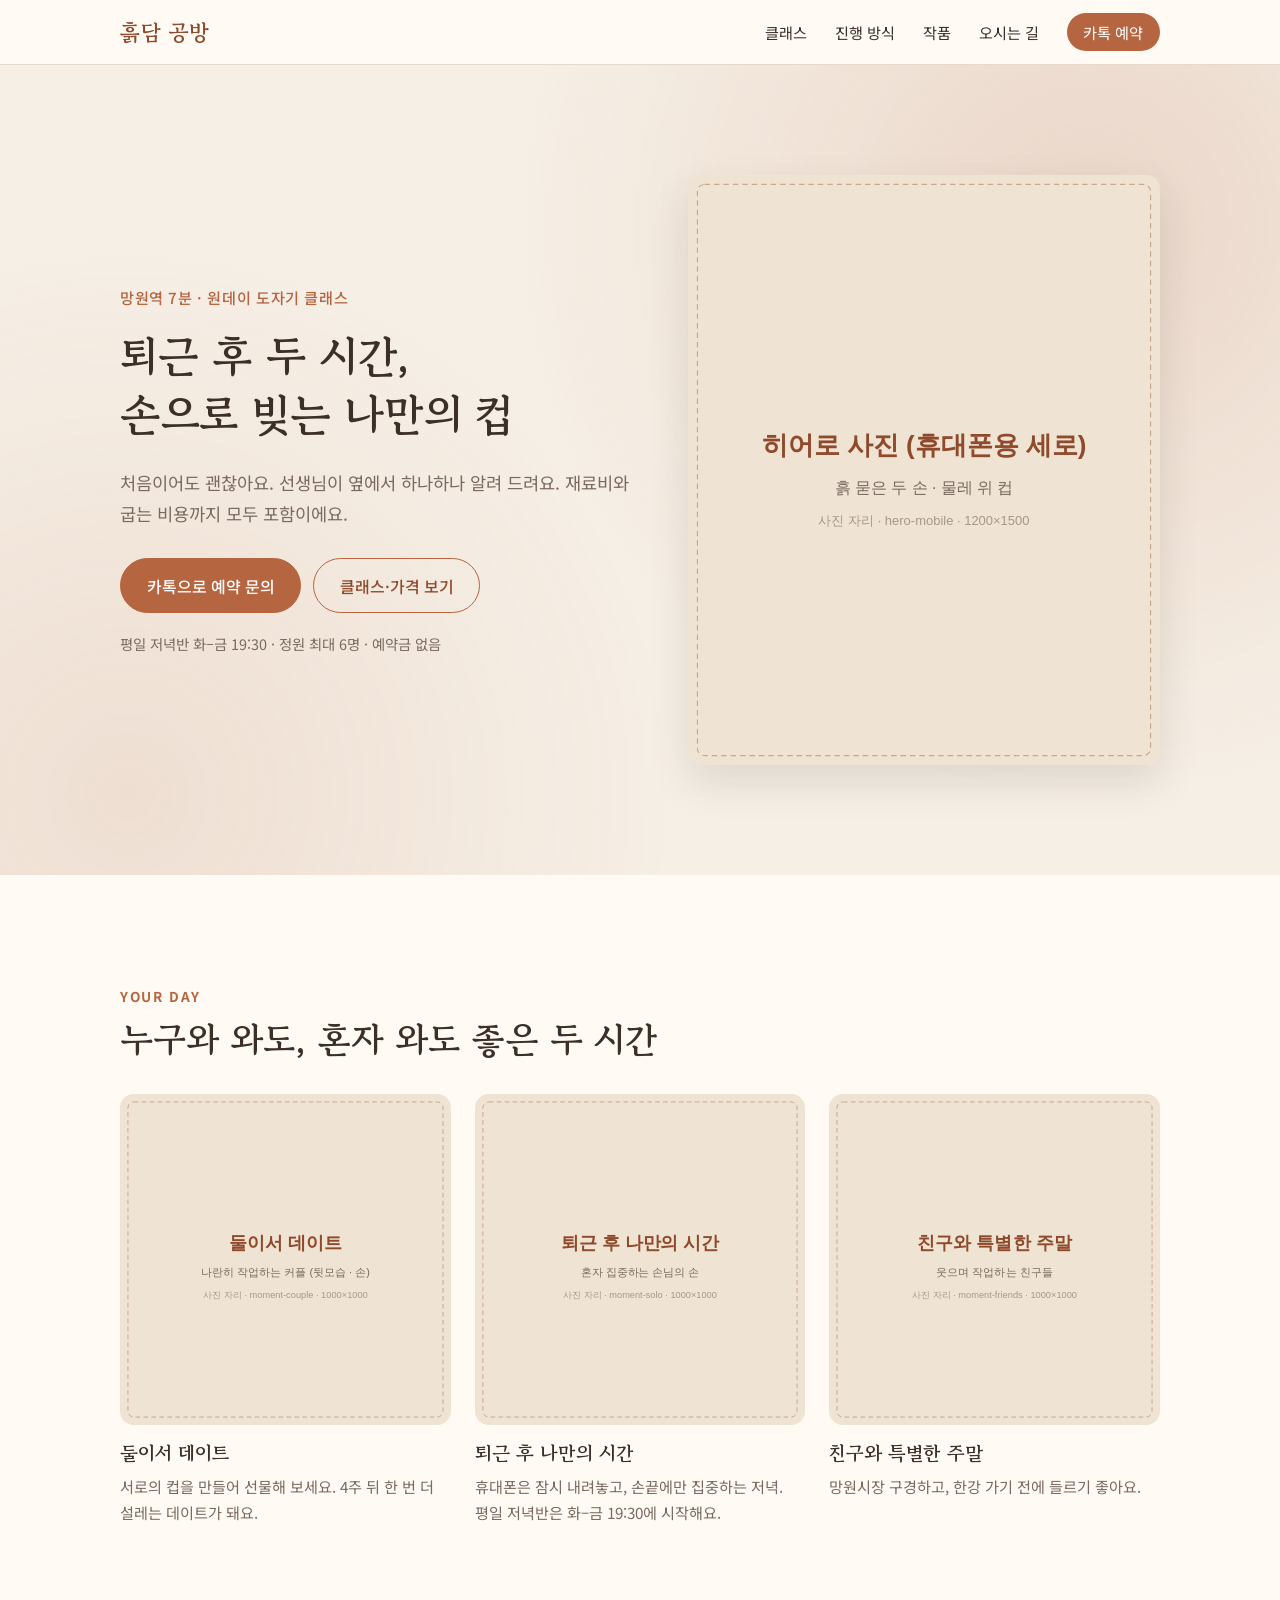
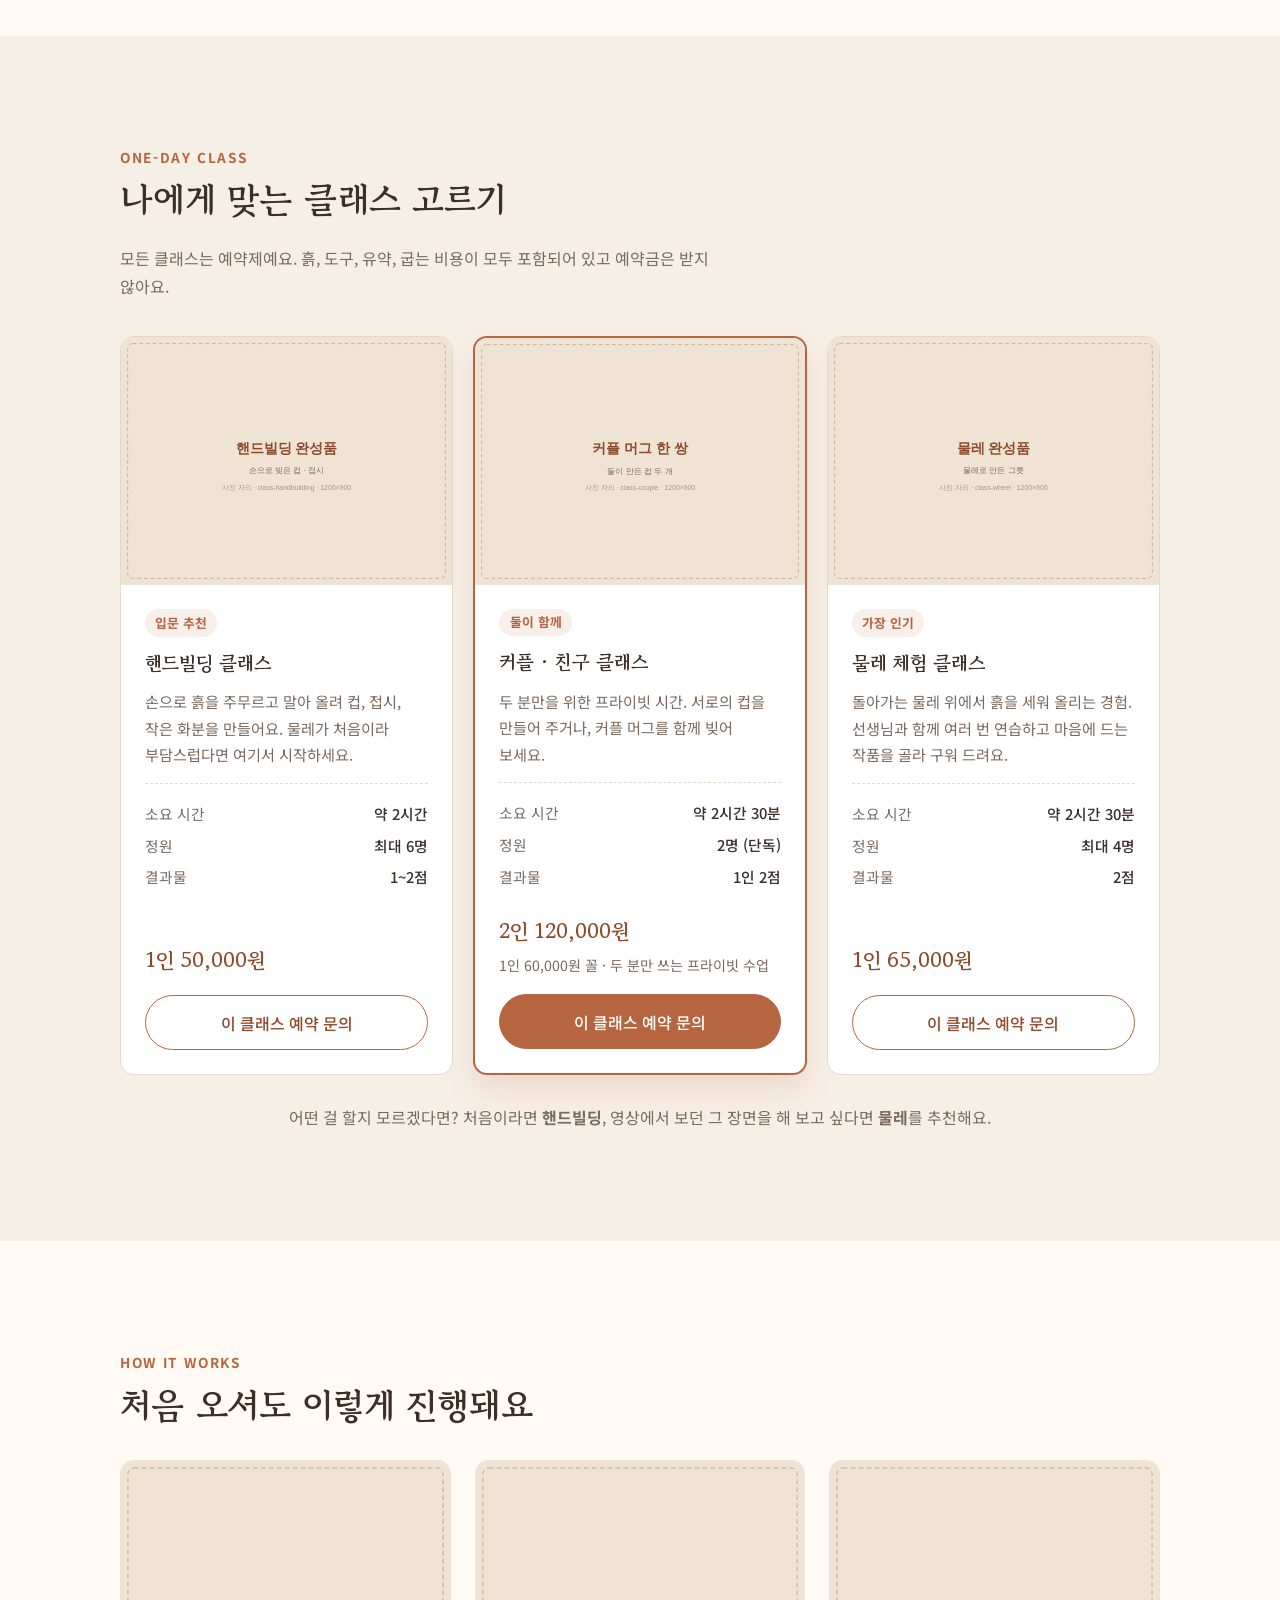
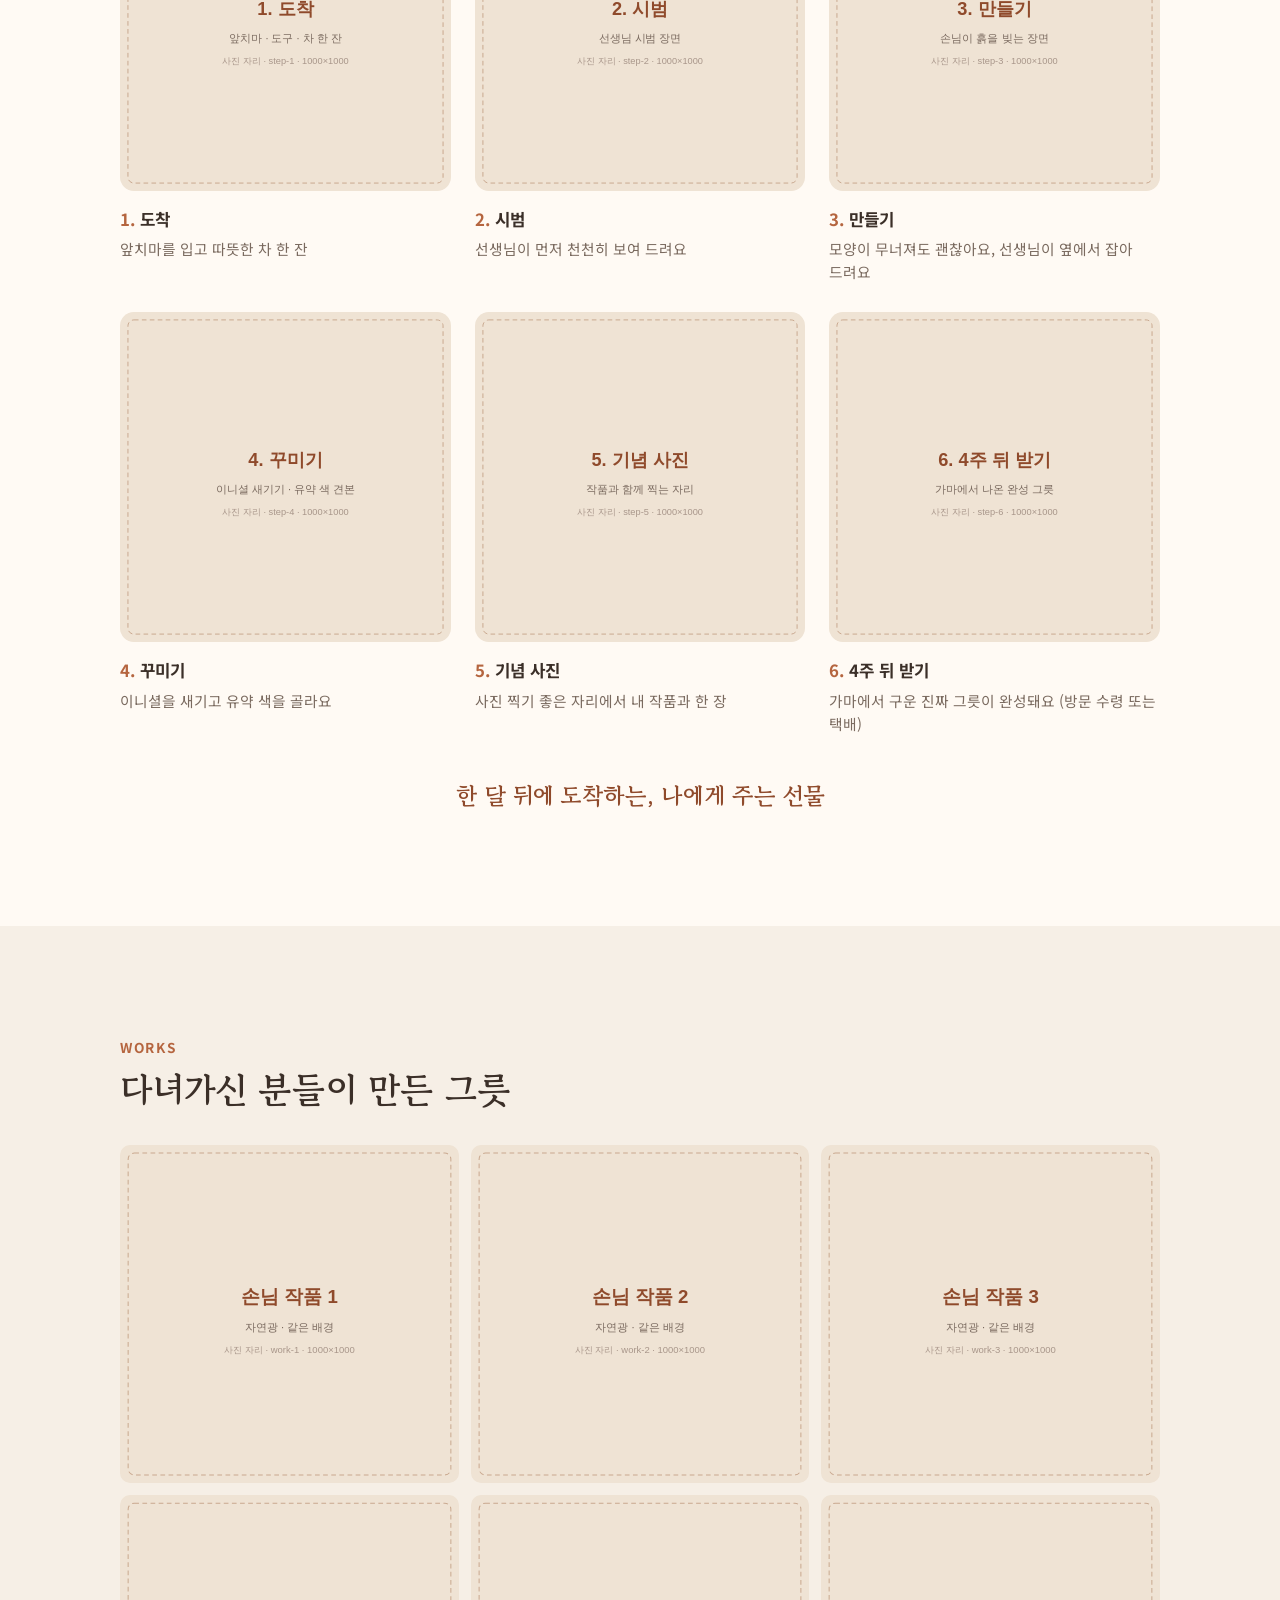
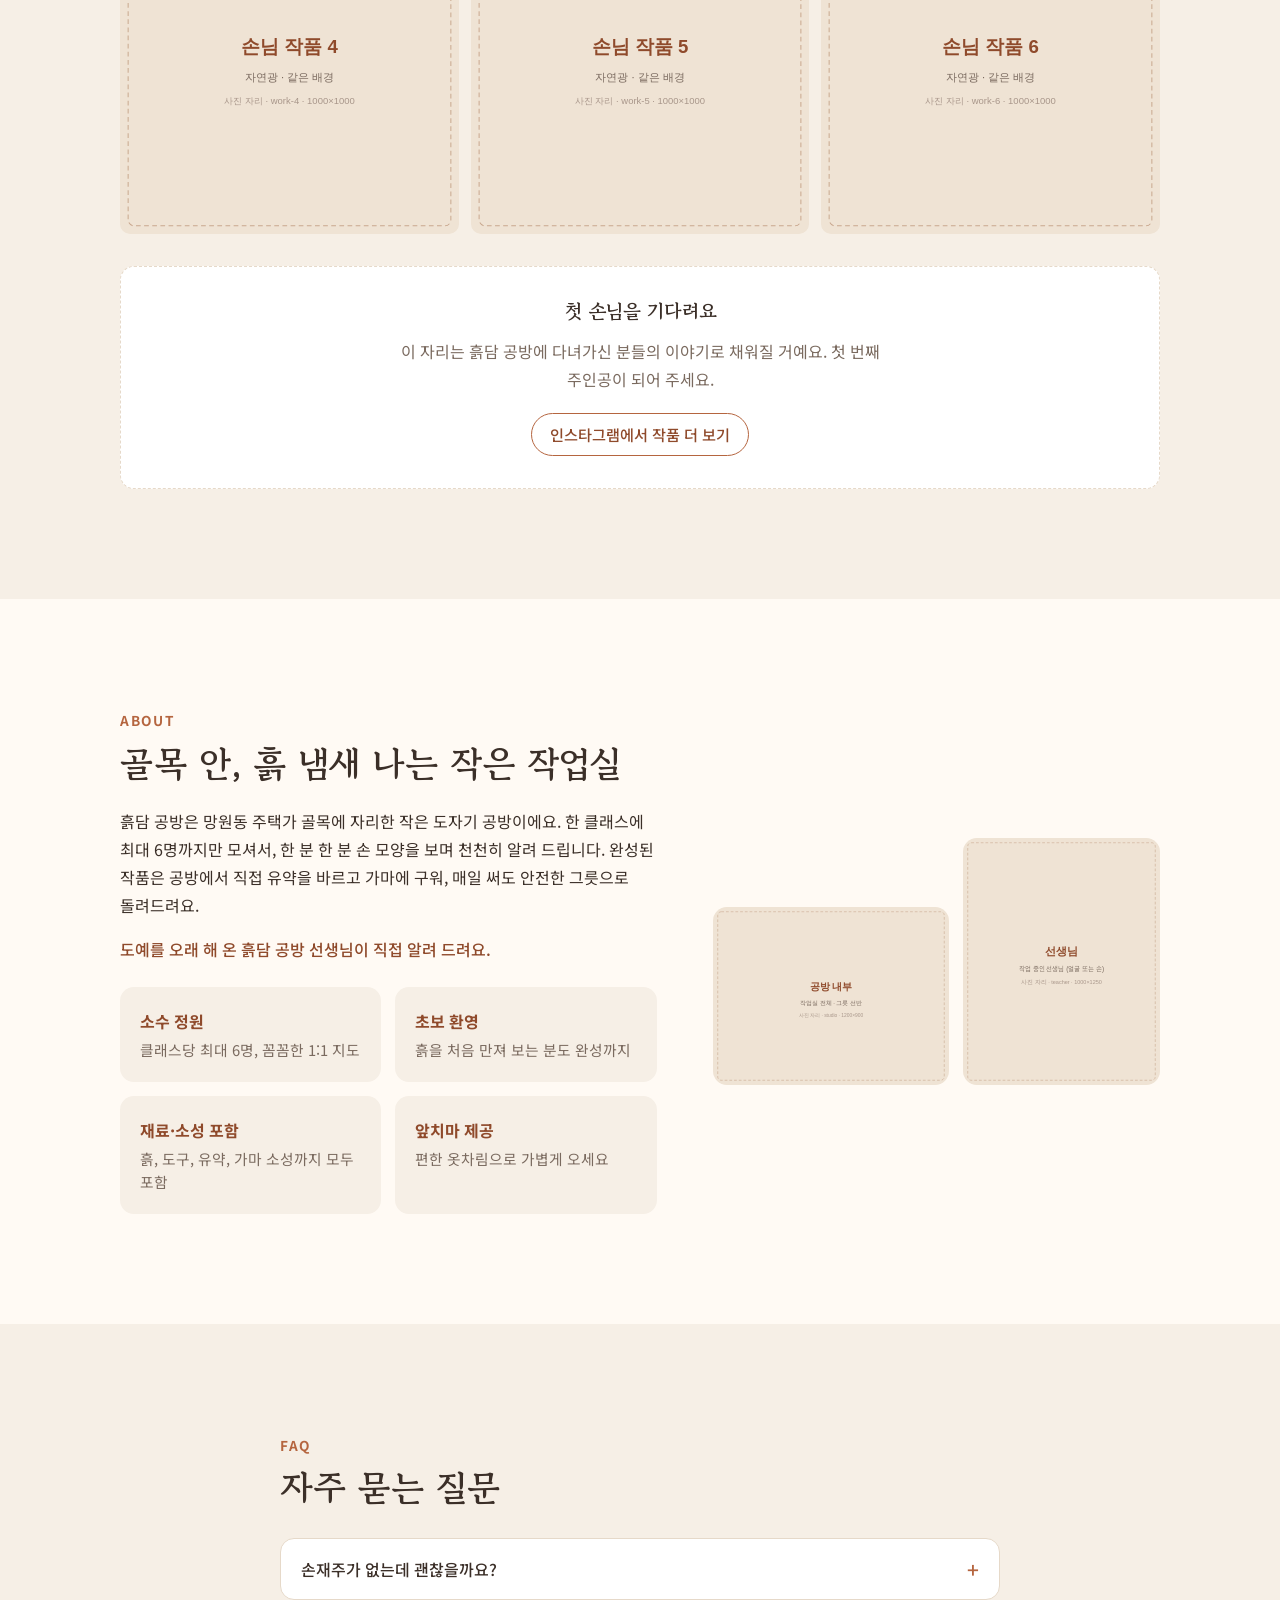
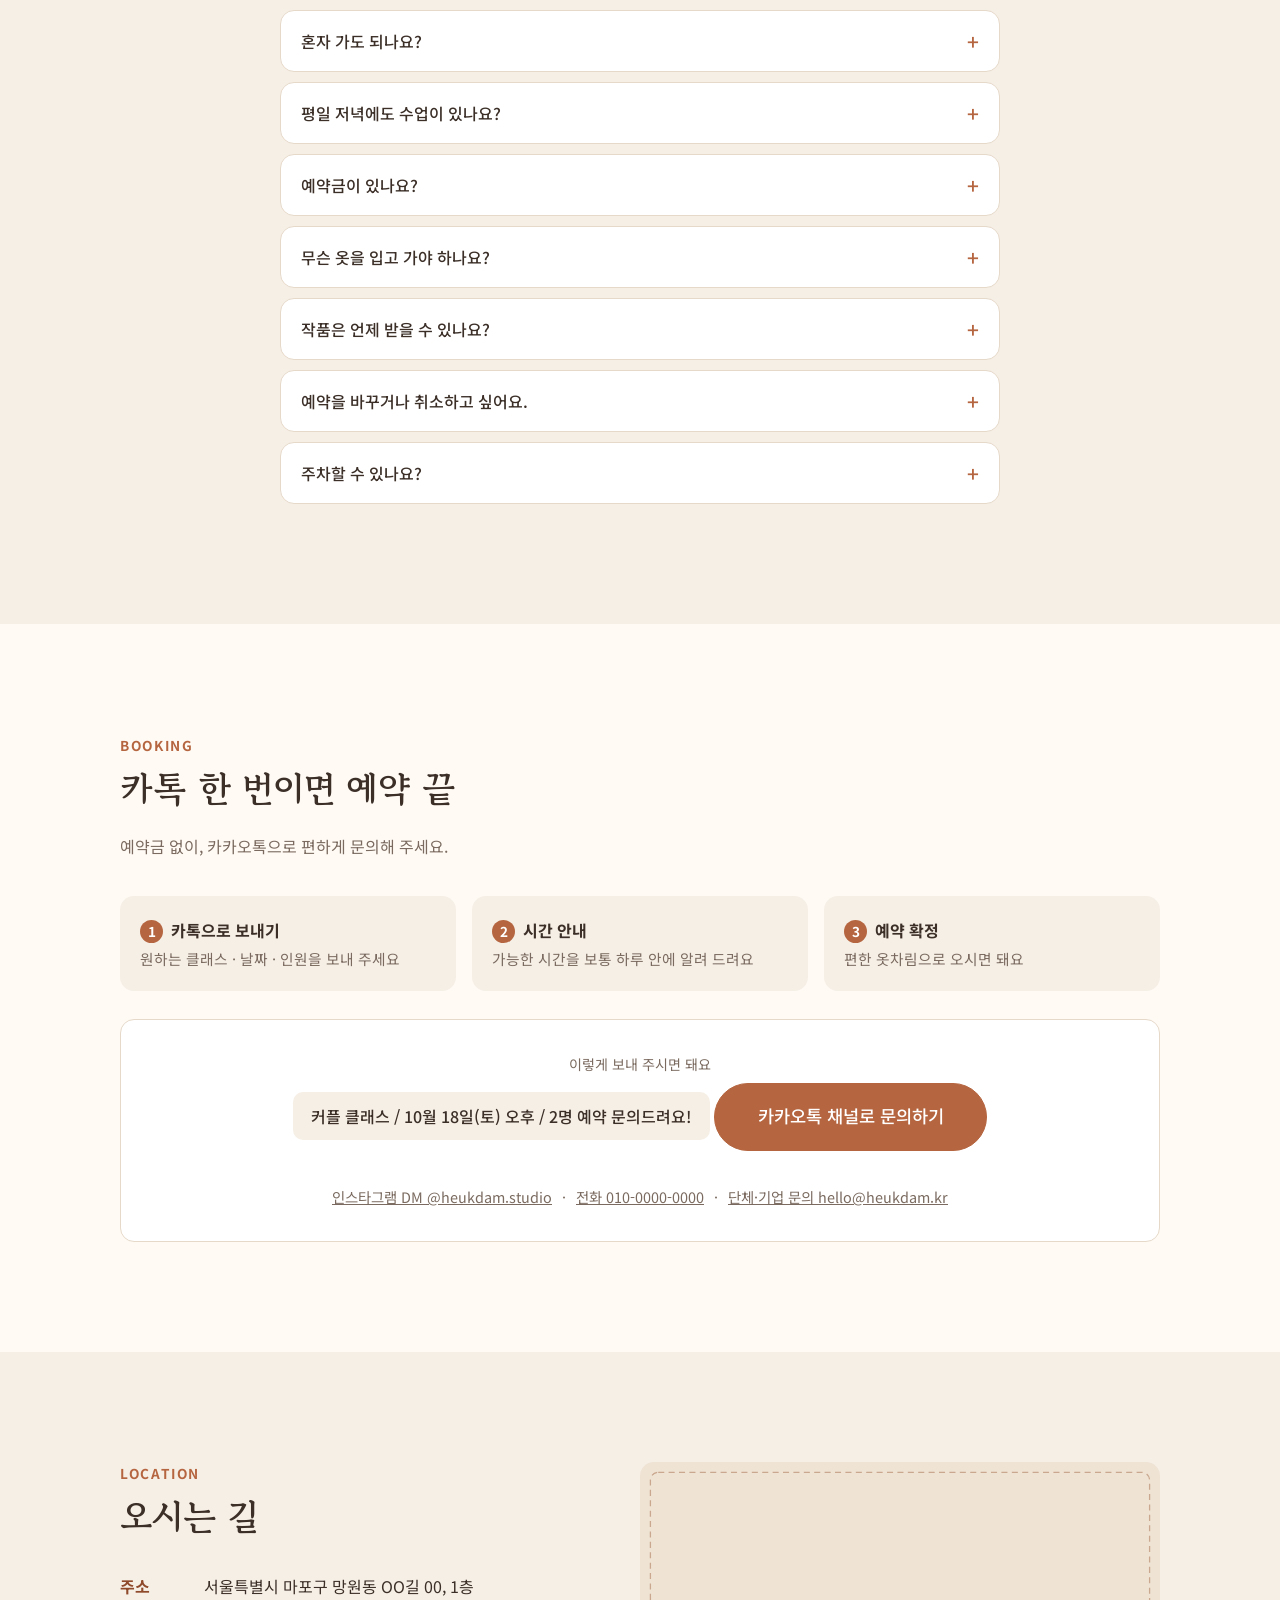
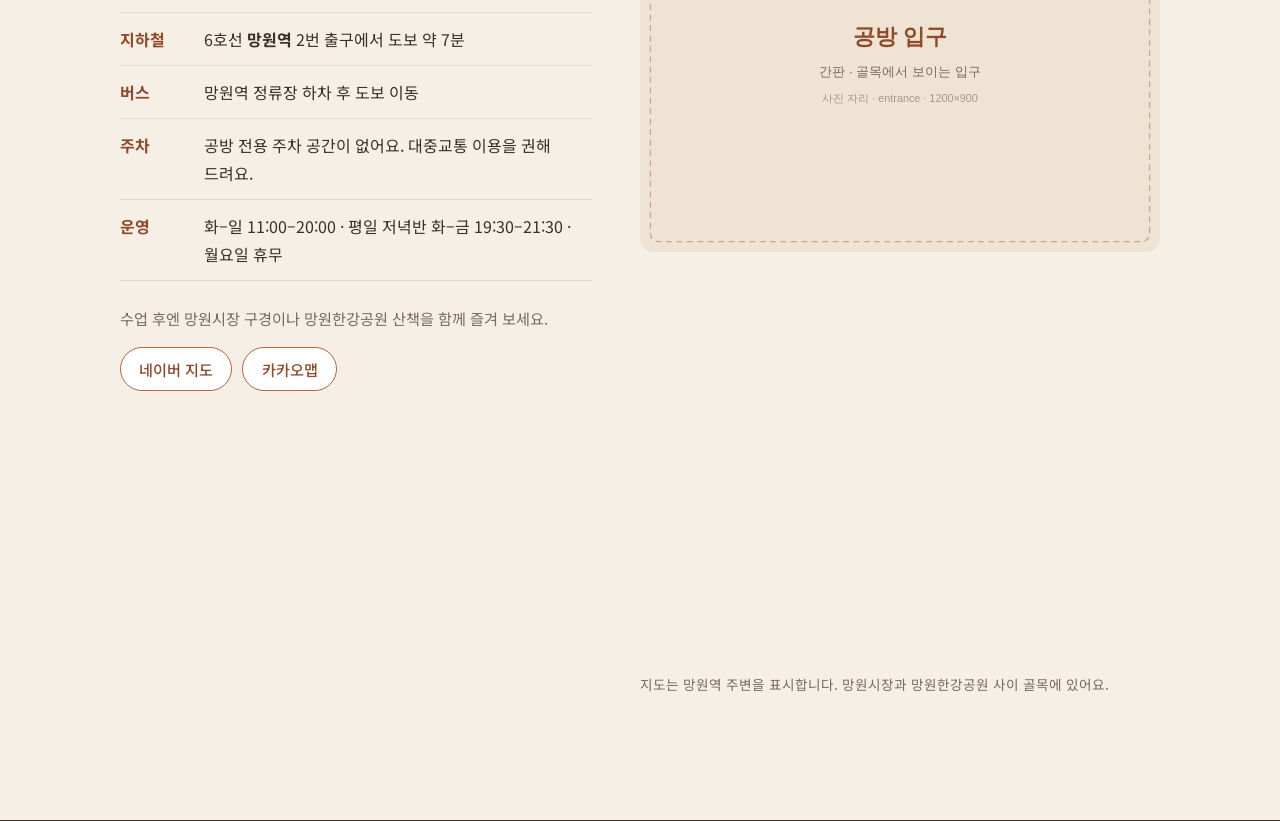
==== index.html @ a1f26f22 "홈페이지를 예약 문의 중심으로 다시 구성 - 히어로 주 버튼을 카카오톡 예약 문의로 바꾸고, 휴대폰 하단 고정 예약 버튼 추가 - 상황별 소개, 진행 방식, 작품·후기 자리, FA" ====
<!doctype html>
<html lang="ko">
<head>
  <meta charset="utf-8">
  <meta name="viewport" content="width=device-width, initial-scale=1">
  <title>흙담 공방 · 망원동 원데이 도자기 클래스</title>
  <meta name="description" content="망원역 7분, 흙담 공방의 원데이 도자기 클래스. 처음이어도 두 시간이면 나만의 컵이 완성돼요. 평일 저녁반(화–금 19:30)과 커플 클래스 운영, 예약금 없이 카카오톡으로 예약하세요.">
  <meta property="og:type" content="website">
  <meta property="og:title" content="흙담 공방 · 퇴근 후 두 시간, 손으로 빚는 나만의 컵">
  <meta property="og:description" content="망원역 7분 원데이 도자기 클래스. 평일 저녁반 · 커플 클래스 · 재료와 굽는 비용 포함.">
  <!-- TODO: 대표 사진(1200×630 JPG)을 images/og-image.jpg로 넣고 아래 주석을 풀어 주세요 -->
  <!-- <meta property="og:image" content="images/og-image.jpg"> -->
  <link rel="preconnect" href="https://fonts.googleapis.com">
  <link rel="preconnect" href="https://fonts.gstatic.com" crossorigin>
  <link href="https://fonts.googleapis.com/css2?family=Gowun+Batang:wght@400;700&family=Noto+Sans+KR:wght@400;500;700&display=swap" rel="stylesheet">
  <link rel="stylesheet" href="style.css">
</head>
<body>

  <header class="site-header">
    <div class="container header-inner">
      <a href="#top" class="logo">흙담 공방</a>
      <button class="nav-toggle" aria-expanded="false" aria-controls="site-nav" aria-label="메뉴 열기">
        <span></span><span></span><span></span>
      </button>
      <nav id="site-nav" class="site-nav">
        <a href="#classes">클래스</a>
        <a href="#steps">진행 방식</a>
        <a href="#works">작품</a>
        <a href="#location">오시는 길</a>
        <!-- TODO: 실제 카카오톡 채널 주소로 바꿔 주세요 (이 파일의 pf.kakao.com 링크 모두) -->
        <a href="https://pf.kakao.com/" class="nav-cta" target="_blank" rel="noopener">카톡 예약</a>
      </nav>
    </div>
  </header>

  <main id="top">

    <!-- 히어로 -->
    <section class="hero">
      <div class="container hero-inner">
        <div class="hero-text">
          <p class="eyebrow">망원역 7분 · 원데이 도자기 클래스</p>
          <h1>퇴근 후 두 시간,<br>손으로 빚는 나만의 컵</h1>
          <p class="hero-lead">처음이어도 괜찮아요. 선생님이 옆에서 하나하나 알려 드려요. 재료비와 굽는 비용까지 모두 포함이에요.</p>
          <div class="hero-actions">
            <a href="https://pf.kakao.com/" class="btn btn-primary" target="_blank" rel="noopener">카톡으로 예약 문의</a>
            <a href="#classes" class="btn btn-ghost">클래스·가격 보기</a>
          </div>
          <p class="hero-facts">평일 저녁반 화–금 19:30 · 정원 최대 6명 · 예약금 없음</p>
        </div>
        <picture class="hero-photo">
          <source media="(max-width: 720px)" srcset="images/hero-mobile.svg">
          <img src="images/hero-wide.svg" alt="흙 묻은 두 손이 물레 위에서 컵을 세우는 모습" width="1600" height="900">
        </picture>
      </div>
    </section>

    <!-- 이런 하루를 보내요 -->
    <section class="section">
      <div class="container">
        <p class="section-label">Your Day</p>
        <h2>누구와 와도, 혼자 와도 좋은 두 시간</h2>
        <div class="moment-grid">
          <article class="moment-card">
            <img src="images/moment-couple.svg" alt="나란히 앉아 흙을 빚는 커플" width="1000" height="1000" loading="lazy">
            <h3>둘이서 데이트</h3>
            <p>서로의 컵을 만들어 선물해 보세요. 4주 뒤 한 번 더 설레는 데이트가 돼요.</p>
          </article>
          <article class="moment-card">
            <img src="images/moment-solo.svg" alt="혼자 흙을 빚는 데 집중하는 손님의 손" width="1000" height="1000" loading="lazy">
            <h3>퇴근 후 나만의 시간</h3>
            <p>휴대폰은 잠시 내려놓고, 손끝에만 집중하는 저녁. 평일 저녁반은 화–금 19:30에 시작해요.</p>
          </article>
          <article class="moment-card">
            <img src="images/moment-friends.svg" alt="웃으며 함께 작업하는 친구들" width="1000" height="1000" loading="lazy">
            <h3>친구와 특별한 주말</h3>
            <p>망원시장 구경하고, 한강 가기 전에 들르기 좋아요.</p>
          </article>
        </div>
      </div>
    </section>

    <!-- 원데이 클래스 -->
    <section id="classes" class="section section-tinted">
      <div class="container">
        <p class="section-label">One-day Class</p>
        <h2>나에게 맞는 클래스 고르기</h2>
        <p class="section-intro">모든 클래스는 예약제예요. 흙, 도구, 유약, 굽는 비용이 모두 포함되어 있고 예약금은 받지 않아요.</p>

        <div class="class-grid">
          <article class="class-card">
            <img class="class-photo" src="images/class-handbuilding.svg" alt="손으로 빚은 컵과 접시" width="1200" height="900" loading="lazy">
            <div class="class-body">
              <p class="class-tag">입문 추천</p>
              <h3>핸드빌딩 클래스</h3>
              <p class="class-desc">손으로 흙을 주무르고 말아 올려 컵, 접시, 작은 화분을 만들어요. 물레가 처음이라 부담스럽다면 여기서 시작하세요.</p>
              <dl class="class-meta">
                <div><dt>소요 시간</dt><dd>약 2시간</dd></div>
                <div><dt>정원</dt><dd>최대 6명</dd></div>
                <div><dt>결과물</dt><dd>1~2점</dd></div>
              </dl>
              <p class="class-price">1인 50,000원</p>
              <a class="btn btn-ghost btn-block" href="https://pf.kakao.com/" target="_blank" rel="noopener">이 클래스 예약 문의</a>
            </div>
          </article>

          <article class="class-card class-card-featured">
            <img class="class-photo" src="images/class-couple.svg" alt="둘이 함께 만든 커플 머그 한 쌍" width="1200" height="900" loading="lazy">
            <div class="class-body">
              <p class="class-tag">둘이 함께</p>
              <h3>커플 · 친구 클래스</h3>
              <p class="class-desc">두 분만을 위한 프라이빗 시간. 서로의 컵을 만들어 주거나, 커플 머그를 함께 빚어 보세요.</p>
              <dl class="class-meta">
                <div><dt>소요 시간</dt><dd>약 2시간 30분</dd></div>
                <div><dt>정원</dt><dd>2명 (단독)</dd></div>
                <div><dt>결과물</dt><dd>1인 2점</dd></div>
              </dl>
              <p class="class-price">2인 120,000원</p>
              <p class="class-price-note">1인 60,000원 꼴 · 두 분만 쓰는 프라이빗 수업</p>
              <a class="btn btn-primary btn-block" href="https://pf.kakao.com/" target="_blank" rel="noopener">이 클래스 예약 문의</a>
            </div>
          </article>

          <article class="class-card">
            <img class="class-photo" src="images/class-wheel.svg" alt="물레로 만든 그릇" width="1200" height="900" loading="lazy">
            <div class="class-body">
              <p class="class-tag">가장 인기</p>
              <h3>물레 체험 클래스</h3>
              <p class="class-desc">돌아가는 물레 위에서 흙을 세워 올리는 경험. 선생님과 함께 여러 번 연습하고 마음에 드는 작품을 골라 구워 드려요.</p>
              <dl class="class-meta">
                <div><dt>소요 시간</dt><dd>약 2시간 30분</dd></div>
                <div><dt>정원</dt><dd>최대 4명</dd></div>
                <div><dt>결과물</dt><dd>2점</dd></div>
              </dl>
              <p class="class-price">1인 65,000원</p>
              <a class="btn btn-ghost btn-block" href="https://pf.kakao.com/" target="_blank" rel="noopener">이 클래스 예약 문의</a>
            </div>
          </article>
        </div>

        <p class="class-guide">어떤 걸 할지 모르겠다면? 처음이라면 <strong>핸드빌딩</strong>, 영상에서 보던 그 장면을 해 보고 싶다면 <strong>물레</strong>를 추천해요.</p>
      </div>
    </section>

    <!-- 진행 방식 -->
    <section id="steps" class="section">
      <div class="container">
        <p class="section-label">How it works</p>
        <h2>처음 오셔도 이렇게 진행돼요</h2>
        <ol class="step-list">
          <li>
            <img src="images/step-1.svg" alt="앞치마와 도구, 따뜻한 차" width="1000" height="1000" loading="lazy">
            <strong>도착</strong>
            <span>앞치마를 입고 따뜻한 차 한 잔</span>
          </li>
          <li>
            <img src="images/step-2.svg" alt="선생님이 시범을 보이는 모습" width="1000" height="1000" loading="lazy">
            <strong>시범</strong>
            <span>선생님이 먼저 천천히 보여 드려요</span>
          </li>
          <li>
            <img src="images/step-3.svg" alt="손님이 흙을 빚는 모습" width="1000" height="1000" loading="lazy">
            <strong>만들기</strong>
            <span>모양이 무너져도 괜찮아요, 선생님이 옆에서 잡아 드려요</span>
          </li>
          <li>
            <img src="images/step-4.svg" alt="이니셜을 새기고 유약 색을 고르는 모습" width="1000" height="1000" loading="lazy">
            <strong>꾸미기</strong>
            <span>이니셜을 새기고 유약 색을 골라요</span>
          </li>
          <li>
            <img src="images/step-5.svg" alt="작품과 함께 기념 사진을 찍는 자리" width="1000" height="1000" loading="lazy">
            <strong>기념 사진</strong>
            <span>사진 찍기 좋은 자리에서 내 작품과 한 장</span>
          </li>
          <li>
            <img src="images/step-6.svg" alt="가마에서 구워져 나온 완성 그릇" width="1000" height="1000" loading="lazy">
            <strong>4주 뒤 받기</strong>
            <span>가마에서 구운 진짜 그릇이 완성돼요 (방문 수령 또는 택배)</span>
          </li>
        </ol>
        <p class="step-note">한 달 뒤에 도착하는, 나에게 주는 선물</p>
      </div>
    </section>

    <!-- 작품 · 후기 -->
    <section id="works" class="section section-tinted">
      <div class="container">
        <p class="section-label">Works</p>
        <h2>다녀가신 분들이 만든 그릇</h2>
        <div class="works-grid">
          <img src="images/work-1.svg" alt="손님 작품 사진 자리" width="1000" height="1000" loading="lazy">
          <img src="images/work-2.svg" alt="손님 작품 사진 자리" width="1000" height="1000" loading="lazy">
          <img src="images/work-3.svg" alt="손님 작품 사진 자리" width="1000" height="1000" loading="lazy">
          <img src="images/work-4.svg" alt="손님 작품 사진 자리" width="1000" height="1000" loading="lazy">
          <img src="images/work-5.svg" alt="손님 작품 사진 자리" width="1000" height="1000" loading="lazy">
          <img src="images/work-6.svg" alt="손님 작품 사진 자리" width="1000" height="1000" loading="lazy">
        </div>
        <!-- TODO: 손님 동의를 받은 실제 후기가 생기면 이 상자를 후기 카드로 바꿔 주세요 -->
        <div class="review-empty">
          <h3>첫 손님을 기다려요</h3>
          <p>이 자리는 흙담 공방에 다녀가신 분들의 이야기로 채워질 거예요. 첫 번째 주인공이 되어 주세요.</p>
          <a class="btn btn-small" href="https://www.instagram.com/" target="_blank" rel="noopener">인스타그램에서 작품 더 보기</a>
        </div>
      </div>
    </section>

    <!-- 공방 소개 -->
    <section id="about" class="section">
      <div class="container about-grid">
        <div>
          <p class="section-label">About</p>
          <h2>골목 안, 흙 냄새 나는 작은 작업실</h2>
          <p>흙담 공방은 망원동 주택가 골목에 자리한 작은 도자기 공방이에요. 한 클래스에 최대 6명까지만 모셔서, 한 분 한 분 손 모양을 보며 천천히 알려 드립니다. 완성된 작품은 공방에서 직접 유약을 바르고 가마에 구워, 매일 써도 안전한 그릇으로 돌려드려요.</p>
          <!-- TODO: 실제 선생님 소개로 바꿔 주세요 (이름, 도예 경력 등) -->
          <p class="teacher-line">도예를 오래 해 온 흙담 공방 선생님이 직접 알려 드려요.</p>
          <ul class="feature-list">
            <li>
              <strong>소수 정원</strong>
              <span>클래스당 최대 6명, 꼼꼼한 1:1 지도</span>
            </li>
            <li>
              <strong>초보 환영</strong>
              <span>흙을 처음 만져 보는 분도 완성까지</span>
            </li>
            <li>
              <strong>재료·소성 포함</strong>
              <span>흙, 도구, 유약, 가마 소성까지 모두 포함</span>
            </li>
            <li>
              <strong>앞치마 제공</strong>
              <span>편한 옷차림으로 가볍게 오세요</span>
            </li>
          </ul>
        </div>
        <div class="about-photos">
          <img src="images/studio.svg" alt="그릇이 놓인 선반과 작업대가 있는 공방 내부" width="1200" height="900" loading="lazy">
          <img src="images/teacher.svg" alt="작업 중인 선생님" width="1000" height="1250" loading="lazy">
        </div>
      </div>
    </section>

    <!-- 자주 묻는 질문 -->
    <section id="faq" class="section section-tinted">
      <div class="container container-narrow">
        <p class="section-label">FAQ</p>
        <h2>자주 묻는 질문</h2>
        <div class="faq-list">
          <details>
            <summary>손재주가 없는데 괜찮을까요?</summary>
            <p>대부분 처음 오세요. 선생님이 끝까지 옆에서 도와 드려서 누구나 완성할 수 있어요.</p>
          </details>
          <details>
            <summary>혼자 가도 되나요?</summary>
            <p>물론이에요. 혼자 오셔서 조용히 집중하다 가시는 분도 많아요.</p>
          </details>
          <details>
            <summary>평일 저녁에도 수업이 있나요?</summary>
            <p>네, 평일 저녁반은 <strong>화–금 19:30–21:30</strong>이에요. 퇴근 후에 편하게 오세요.</p>
          </details>
          <details>
            <summary>예약금이 있나요?</summary>
            <p>예약금은 받지 않아요. 카카오톡으로 클래스·날짜·인원만 알려 주시면 예약이 끝나요.</p>
          </details>
          <details>
            <summary>무슨 옷을 입고 가야 하나요?</summary>
            <p>앞치마를 드려요. 흙이 묻어도 괜찮은 편한 옷이면 좋아요. 손톱이 길면 작업이 어려울 수 있어요.</p>
          </details>
          <details>
            <summary>작품은 언제 받을 수 있나요?</summary>
            <p>말리고 두 번 굽는 데 <strong>약 4주</strong>가 걸려요. 공방에서 찾아가시거나 택배(착불)로 받으실 수 있어요.</p>
          </details>
          <details>
            <summary>예약을 바꾸거나 취소하고 싶어요.</summary>
            <p>수업 <strong>2일 전까지</strong> 연락 주세요. 그 뒤에는 변경과 환불이 어려워요.</p>
          </details>
          <details>
            <summary>주차할 수 있나요?</summary>
            <p>공방 전용 주차 공간이 없어요. 6호선 망원역 2번 출구에서 걸어서 7분 정도예요.</p>
          </details>
        </div>
      </div>
    </section>

    <!-- 예약 · 문의 -->
    <section id="contact" class="section">
      <div class="container">
        <p class="section-label">Booking</p>
        <h2>카톡 한 번이면 예약 끝</h2>
        <p class="section-intro">예약금 없이, 카카오톡으로 편하게 문의해 주세요.</p>

        <ol class="booking-steps">
          <li><strong>카톡으로 보내기</strong><span>원하는 클래스 · 날짜 · 인원을 보내 주세요</span></li>
          <li><strong>시간 안내</strong><span>가능한 시간을 보통 하루 안에 알려 드려요</span></li>
          <li><strong>예약 확정</strong><span>편한 옷차림으로 오시면 돼요</span></li>
        </ol>

        <div class="booking-box">
          <p class="booking-example-label">이렇게 보내 주시면 돼요</p>
          <p class="booking-example">커플 클래스 / 10월 18일(토) 오후 / 2명 예약 문의드려요!</p>
          <a class="btn btn-primary btn-large" href="https://pf.kakao.com/" target="_blank" rel="noopener">카카오톡 채널로 문의하기</a>
          <!-- TODO: 실제 연락처와 링크로 바꿔 주세요 -->
          <p class="contact-alt">
            <a href="https://www.instagram.com/" target="_blank" rel="noopener">인스타그램 DM @heukdam.studio</a>
            <span aria-hidden="true">·</span>
            <a href="tel:010-0000-0000">전화 010-0000-0000</a>
            <span aria-hidden="true">·</span>
            <a href="mailto:hello@heukdam.kr">단체·기업 문의 hello@heukdam.kr</a>
          </p>
        </div>
      </div>
    </section>

    <!-- 오시는 길 -->
    <section id="location" class="section section-tinted">
      <div class="container location-grid">
        <div>
          <p class="section-label">Location</p>
          <h2>오시는 길</h2>
          <dl class="location-list">
            <div>
              <dt>주소</dt>
              <!-- TODO: 실제 상세 주소로 바꿔 주세요 -->
              <dd>서울특별시 마포구 망원동 OO길 00, 1층</dd>
            </div>
            <div>
              <dt>지하철</dt>
              <dd>6호선 <strong>망원역</strong> 2번 출구에서 도보 약 7분</dd>
            </div>
            <div>
              <dt>버스</dt>
              <dd>망원역 정류장 하차 후 도보 이동</dd>
            </div>
            <div>
              <dt>주차</dt>
              <dd>공방 전용 주차 공간이 없어요. 대중교통 이용을 권해 드려요.</dd>
            </div>
            <div>
              <dt>운영</dt>
              <dd>화–일 11:00–20:00 · 평일 저녁반 화–금 19:30–21:30 · 월요일 휴무</dd>
            </div>
          </dl>
          <p class="location-tip">수업 후엔 망원시장 구경이나 망원한강공원 산책을 함께 즐겨 보세요.</p>
          <div class="map-links">
            <a class="btn btn-small" href="https://map.naver.com/p/search/%EB%A7%9D%EC%9B%90%EC%97%AD" target="_blank" rel="noopener">네이버 지도</a>
            <a class="btn btn-small" href="https://map.kakao.com/?q=%EB%A7%9D%EC%9B%90%EC%97%AD" target="_blank" rel="noopener">카카오맵</a>
          </div>
        </div>
        <div class="location-media">
          <img class="entrance-photo" src="images/entrance.svg" alt="골목에서 보이는 흙담 공방 입구와 간판" width="1200" height="900" loading="lazy">
          <div class="map-frame">
            <iframe
              title="흙담 공방 위치 (망원역 주변 지도)"
              src="https://www.openstreetmap.org/export/embed.html?bbox=126.8986%2C37.5528%2C126.9146%2C37.5608&amp;layer=mapnik&amp;marker=37.5568%2C126.9066"
              loading="lazy"></iframe>
            <p class="map-note">지도는 망원역 주변을 표시합니다. 망원시장과 망원한강공원 사이 골목에 있어요.</p>
          </div>
        </div>
      </div>
    </section>

  </main>

  <footer class="site-footer">
    <div class="container">
      <p class="logo">흙담 공방</p>
      <p>서울 마포구 망원동 · 화–일 11:00–20:00 · 평일 저녁반 화–금 19:30–21:30 · 월요일 휴무</p>
      <p class="footer-links">
        <a href="https://pf.kakao.com/" target="_blank" rel="noopener">카카오톡 채널</a>
        <a href="https://www.instagram.com/" target="_blank" rel="noopener">인스타그램</a>
      </p>
      <p class="copyright">© 2026 흙담 공방</p>
    </div>
  </footer>

  <!-- 휴대폰 하단 고정 예약 버튼 -->
  <div class="mobile-cta">
    <a href="https://pf.kakao.com/" class="btn btn-primary" target="_blank" rel="noopener">카톡으로 예약 문의</a>
    <span>보통 하루 안에 답장 드려요</span>
  </div>

  <script>
    // 모바일 메뉴 열고 닫기
    const toggle = document.querySelector('.nav-toggle');
    const nav = document.getElementById('site-nav');
    toggle.addEventListener('click', () => {
      const open = nav.classList.toggle('is-open');
      toggle.setAttribute('aria-expanded', open);
      toggle.setAttribute('aria-label', open ? '메뉴 닫기' : '메뉴 열기');
    });
    nav.querySelectorAll('a').forEach(link => {
      link.addEventListener('click', () => {
        nav.classList.remove('is-open');
        toggle.setAttribute('aria-expanded', false);
        toggle.setAttribute('aria-label', '메뉴 열기');
      });
    });
  </script>
</body>
</html>
---- style.css ----
/* ---------- 기본 설정 ---------- */
:root {
  --clay: #b5653f;        /* 테라코타 */
  --clay-dark: #8f4a2b;
  --sand: #f6efe6;        /* 밝은 흙색 배경 */
  --cream: #fffaf4;
  --ink: #3b2f28;         /* 본문 글자 */
  --muted: #7a6a5f;
  --line: #e6d9c9;
  --radius: 14px;
  --header-h: 64px;
}

*, *::before, *::after { box-sizing: border-box; }

html { scroll-behavior: smooth; scroll-padding-top: var(--header-h); }

body {
  margin: 0;
  font-family: "Noto Sans KR", system-ui, -apple-system, sans-serif;
  font-size: 16px;
  line-height: 1.75;
  color: var(--ink);
  background: var(--cream);
  word-break: keep-all;
  -webkit-text-size-adjust: 100%;
}

h1, h2, h3, .logo {
  font-family: "Gowun Batang", serif;
  font-weight: 700;
  line-height: 1.35;
  margin: 0 0 0.6em;
}

h1 { font-size: clamp(1.9rem, 6vw, 3.2rem); }
h2 { font-size: clamp(1.5rem, 4.5vw, 2.2rem); }
h3 { font-size: 1.2rem; }

p { margin: 0 0 1em; }

a { color: var(--clay-dark); }

img { display: block; max-width: 100%; height: auto; }

.container {
  width: 100%;
  max-width: 1080px;
  margin: 0 auto;
  padding: 0 20px;
}
.container-narrow { max-width: 760px; }

/* ---------- 버튼 ---------- */
.btn {
  display: inline-block;
  padding: 0.8em 1.6em;
  border-radius: 999px;
  border: 1.5px solid var(--clay);
  font-weight: 500;
  text-decoration: none;
  transition: background 0.2s, color 0.2s;
}
.btn-primary { background: var(--clay); color: #fff; }
.btn-primary:hover { background: var(--clay-dark); border-color: var(--clay-dark); }
.btn-ghost { background: transparent; color: var(--clay-dark); }
.btn-ghost:hover { background: var(--clay); color: #fff; }
.btn-small {
  padding: 0.5em 1.2em;
  font-size: 0.95rem;
  color: var(--clay-dark);
  background: #fff;
}
.btn-small:hover { background: var(--clay); color: #fff; }
.btn-block { display: block; text-align: center; }
.btn-large { padding: 1em 2.4em; font-size: 1.1rem; }

/* ---------- 헤더 ---------- */
.site-header {
  position: sticky;
  top: 0;
  z-index: 10;
  background: rgba(255, 250, 244, 0.95);
  backdrop-filter: blur(6px);
  border-bottom: 1px solid var(--line);
}
.header-inner {
  height: var(--header-h);
  display: flex;
  align-items: center;
  justify-content: space-between;
}
.logo {
  margin: 0;
  font-size: 1.35rem;
  color: var(--clay-dark);
  text-decoration: none;
}
.site-nav { display: flex; gap: 28px; align-items: center; }
.site-nav a { color: var(--ink); text-decoration: none; font-size: 0.95rem; }
.site-nav a:hover { color: var(--clay); }
.site-nav .nav-cta {
  padding: 0.4em 1.1em;
  border-radius: 999px;
  background: var(--clay);
  color: #fff;
}
.site-nav .nav-cta:hover { background: var(--clay-dark); color: #fff; }

.nav-toggle {
  display: none;
  width: 44px;
  height: 44px;
  padding: 10px;
  border: 0;
  background: none;
  cursor: pointer;
}
.nav-toggle span {
  display: block;
  height: 2px;
  margin: 5px 0;
  background: var(--ink);
  border-radius: 2px;
}

/* ---------- 히어로 ---------- */
.hero {
  background:
    radial-gradient(circle at 85% 20%, rgba(181, 101, 63, 0.18), transparent 45%),
    radial-gradient(circle at 10% 90%, rgba(181, 101, 63, 0.12), transparent 40%),
    var(--sand);
  padding: clamp(48px, 9vw, 110px) 0;
}
.hero-inner {
  display: grid;
  grid-template-columns: 1.1fr 1fr;
  gap: 48px;
  align-items: center;
}
.hero h1 { font-size: clamp(1.9rem, 5vw, 2.7rem); }
.hero-photo img {
  width: 100%;
  border-radius: var(--radius);
  box-shadow: 0 18px 40px rgba(59, 47, 40, 0.12);
}
.eyebrow {
  color: var(--clay);
  font-weight: 500;
  letter-spacing: 0.04em;
  font-size: 0.95rem;
}
.hero-lead { font-size: 1.1rem; color: var(--muted); max-width: 32em; }
.hero-actions { display: flex; flex-wrap: wrap; gap: 12px; margin-top: 28px; }
.hero-facts { margin: 18px 0 0; font-size: 0.9rem; color: var(--muted); }

/* ---------- 이런 하루를 보내요 ---------- */
.moment-grid {
  display: grid;
  grid-template-columns: repeat(3, 1fr);
  gap: 24px;
  margin-top: 32px;
}
.moment-card img { width: 100%; border-radius: var(--radius); margin-bottom: 16px; }
.moment-card h3 { margin-bottom: 0.3em; }
.moment-card p { color: var(--muted); font-size: 0.95rem; margin: 0; }

/* ---------- 공통 섹션 ---------- */
.section { padding: clamp(64px, 10vw, 110px) 0; }
.section-tinted { background: var(--sand); }
.section-label {
  color: var(--clay);
  font-size: 0.85rem;
  font-weight: 700;
  letter-spacing: 0.12em;
  text-transform: uppercase;
  margin-bottom: 0.4em;
}
.section-intro { color: var(--muted); max-width: 40em; margin-bottom: 36px; }

/* ---------- 공방 소개 ---------- */
.about-grid {
  display: grid;
  grid-template-columns: 1.2fr 1fr;
  gap: 56px;
  align-items: center;
}
.teacher-line { font-weight: 500; color: var(--clay-dark); }
.about-photos {
  display: grid;
  grid-template-columns: 1.2fr 1fr;
  gap: 14px;
  align-items: end;
}
.about-photos img { width: 100%; border-radius: var(--radius); }
.feature-list {
  list-style: none;
  margin: 0;
  padding: 0;
  display: grid;
  grid-template-columns: 1fr 1fr;
  gap: 14px;
  margin-top: 24px;
}
.feature-list li {
  background: var(--sand);
  border-radius: var(--radius);
  padding: 20px;
  display: flex;
  flex-direction: column;
  gap: 4px;
}
.feature-list strong { color: var(--clay-dark); }
.feature-list span { font-size: 0.92rem; color: var(--muted); line-height: 1.55; }

/* ---------- 클래스 ---------- */
.class-grid {
  display: grid;
  grid-template-columns: repeat(3, 1fr);
  gap: 20px;
}
.class-card {
  background: #fff;
  border: 1px solid var(--line);
  border-radius: var(--radius);
  overflow: hidden;
  display: flex;
  flex-direction: column;
}
.class-card-featured {
  border: 2px solid var(--clay);
  box-shadow: 0 14px 32px rgba(181, 101, 63, 0.15);
}
.class-photo { width: 100%; aspect-ratio: 4 / 3; object-fit: cover; }
.class-body {
  padding: 24px;
  display: flex;
  flex-direction: column;
  flex: 1;
}
.class-tag {
  align-self: flex-start;
  font-size: 0.8rem;
  font-weight: 700;
  color: var(--clay);
  background: rgba(181, 101, 63, 0.1);
  padding: 0.2em 0.8em;
  border-radius: 999px;
  margin-bottom: 14px;
}
.class-desc { color: var(--muted); font-size: 0.95rem; }
.class-meta { margin: 0 0 20px; border-top: 1px dashed var(--line); padding-top: 14px; }
.class-meta div { display: flex; justify-content: space-between; font-size: 0.92rem; padding: 3px 0; }
.class-meta dt { color: var(--muted); }
.class-meta dd { margin: 0; font-weight: 500; }
.class-price {
  margin: auto 0 16px;
  font-family: "Gowun Batang", serif;
  font-size: 1.3rem;
  font-weight: 700;
  color: var(--clay-dark);
}

.class-price-note { margin: -12px 0 16px; font-size: 0.88rem; color: var(--muted); }
.class-guide { margin: 28px 0 0; text-align: center; color: var(--muted); }

/* ---------- 진행 방식 ---------- */
.step-list {
  list-style: none;
  margin: 32px 0 0;
  padding: 0;
  display: grid;
  grid-template-columns: repeat(3, 1fr);
  gap: 28px 24px;
  counter-reset: step;
}
.step-list li { display: flex; flex-direction: column; gap: 4px; counter-increment: step; }
.step-list img { width: 100%; border-radius: var(--radius); margin-bottom: 10px; }
.step-list strong::before {
  content: counter(step) ". ";
  color: var(--clay);
}
.step-list strong { font-size: 1.05rem; }
.step-list span { font-size: 0.92rem; color: var(--muted); line-height: 1.55; }
.step-note {
  margin: 40px 0 0;
  text-align: center;
  font-family: "Gowun Batang", serif;
  font-size: clamp(1.15rem, 3.5vw, 1.45rem);
  font-weight: 700;
  color: var(--clay-dark);
}

/* ---------- 작품 · 후기 ---------- */
.works-grid {
  display: grid;
  grid-template-columns: repeat(3, 1fr);
  gap: 12px;
  margin-top: 32px;
}
.works-grid img { width: 100%; border-radius: 10px; }
.review-empty {
  margin-top: 32px;
  padding: 32px 24px;
  background: #fff;
  border: 1.5px dashed var(--line);
  border-radius: var(--radius);
  text-align: center;
}
.review-empty p { color: var(--muted); max-width: 32em; margin: 0 auto 20px; }

/* ---------- 자주 묻는 질문 ---------- */
.faq-list { margin-top: 28px; }
.faq-list details {
  background: #fff;
  border: 1px solid var(--line);
  border-radius: var(--radius);
  margin-bottom: 10px;
}
.faq-list summary {
  cursor: pointer;
  padding: 16px 48px 16px 20px;
  font-weight: 500;
  list-style: none;
  position: relative;
}
.faq-list summary::-webkit-details-marker { display: none; }
.faq-list summary::after {
  content: "+";
  position: absolute;
  right: 20px;
  top: 50%;
  transform: translateY(-50%);
  font-size: 1.3rem;
  color: var(--clay);
}
.faq-list details[open] summary::after { content: "−"; }
.faq-list details p { margin: 0; padding: 0 20px 18px; color: var(--muted); font-size: 0.95rem; }

/* ---------- 오시는 길 ---------- */
.location-grid {
  display: grid;
  grid-template-columns: 1fr 1.1fr;
  gap: 48px;
  align-items: start;
}
.location-list { margin: 0 0 24px; }
.location-list div {
  display: grid;
  grid-template-columns: 72px 1fr;
  gap: 12px;
  padding: 12px 0;
  border-bottom: 1px solid var(--line);
}
.location-list dt { font-weight: 700; color: var(--clay-dark); }
.location-list dd { margin: 0; }
.location-tip { color: var(--muted); font-size: 0.95rem; }
.map-links { display: flex; flex-wrap: wrap; gap: 10px; }
.location-media { display: grid; gap: 16px; }
.entrance-photo { width: 100%; border-radius: var(--radius); }
.map-frame iframe {
  width: 100%;
  aspect-ratio: 4 / 3;
  border: 0;
  border-radius: var(--radius);
  background: var(--sand);
}
.map-note { font-size: 0.85rem; color: var(--muted); margin-top: 8px; }

/* ---------- 예약 · 문의 ---------- */
.booking-steps {
  list-style: none;
  margin: 0 0 28px;
  padding: 0;
  display: grid;
  grid-template-columns: repeat(3, 1fr);
  gap: 16px;
  counter-reset: booking;
}
.booking-steps li {
  counter-increment: booking;
  background: var(--sand);
  border-radius: var(--radius);
  padding: 20px;
  display: flex;
  flex-direction: column;
  gap: 4px;
}
.booking-steps strong::before {
  content: counter(booking);
  display: inline-grid;
  place-items: center;
  width: 1.7em;
  height: 1.7em;
  margin-right: 8px;
  border-radius: 50%;
  background: var(--clay);
  color: #fff;
  font-size: 0.85rem;
}
.booking-steps span { font-size: 0.92rem; color: var(--muted); line-height: 1.55; }
.booking-box {
  background: #fff;
  border: 1px solid var(--line);
  border-radius: var(--radius);
  padding: 32px 24px;
  text-align: center;
}
.booking-example-label { margin: 0 0 6px; font-size: 0.88rem; color: var(--muted); }
.booking-example {
  display: inline-block;
  margin: 0 0 24px;
  padding: 10px 18px;
  background: var(--sand);
  border-radius: 10px;
  font-weight: 500;
}
.contact-alt {
  margin: 20px 0 0;
  font-size: 0.9rem;
  color: var(--muted);
  display: flex;
  flex-wrap: wrap;
  justify-content: center;
  gap: 4px 10px;
}
.contact-alt a { color: var(--muted); }
.contact-alt a:hover { color: var(--clay-dark); }

/* ---------- 푸터 ---------- */
.site-footer {
  background: var(--ink);
  color: #d9cbbd;
  padding: 40px 0;
  font-size: 0.9rem;
}
.site-footer .logo { color: #fff; margin-bottom: 8px; }
.site-footer p { margin: 0 0 4px; }
.footer-links { display: flex; gap: 16px; margin-top: 10px !important; }
.footer-links a { color: #fff; }

/* ---------- 휴대폰 하단 고정 예약 버튼 ---------- */
.mobile-cta { display: none; }
.copyright { opacity: 0.6; margin-top: 12px !important; }

/* ---------- 태블릿 ---------- */
@media (max-width: 900px) {
  .hero-inner, .about-grid, .location-grid { grid-template-columns: 1fr; gap: 32px; }
  .class-grid { grid-template-columns: 1fr 1fr; }
  .class-card-featured { grid-column: 1 / -1; grid-row: 1; }
}

/* ---------- 휴대폰 ---------- */
@media (max-width: 720px) {
  .nav-toggle { display: block; }
  .site-nav {
    position: absolute;
    top: var(--header-h);
    left: 0;
    right: 0;
    flex-direction: column;
    align-items: stretch;
    gap: 0;
    background: var(--cream);
    border-bottom: 1px solid var(--line);
    padding: 8px 20px 16px;
    display: none;
  }
  .site-nav.is-open { display: flex; }
  .site-nav a { padding: 14px 4px; border-bottom: 1px solid var(--line); font-size: 1rem; }
  .site-nav .nav-cta { margin-top: 12px; text-align: center; border-bottom: 0; }

  .class-grid { grid-template-columns: 1fr; }
  .class-card-featured { grid-column: auto; }
  .hero-actions .btn { flex: 1; text-align: center; white-space: nowrap; }
  .moment-grid { grid-template-columns: 1fr; }
  .step-list { grid-template-columns: 1fr 1fr; gap: 20px 14px; }
  .works-grid { grid-template-columns: 1fr 1fr; gap: 8px; }
  .booking-steps { grid-template-columns: 1fr; }
  .btn-large { display: block; padding: 0.9em 1em; font-size: 1.05rem; }

  body { padding-bottom: 84px; }
  .mobile-cta {
    position: fixed;
    left: 0;
    right: 0;
    bottom: 0;
    z-index: 20;
    display: flex;
    flex-direction: column;
    align-items: stretch;
    gap: 4px;
    padding: 10px 16px calc(8px + env(safe-area-inset-bottom));
    background: rgba(255, 250, 244, 0.97);
    border-top: 1px solid var(--line);
    text-align: center;
  }
  .mobile-cta span { font-size: 0.78rem; color: var(--muted); line-height: 1.4; }
}

@media (max-width: 420px) {
  .feature-list { grid-template-columns: 1fr; }
}
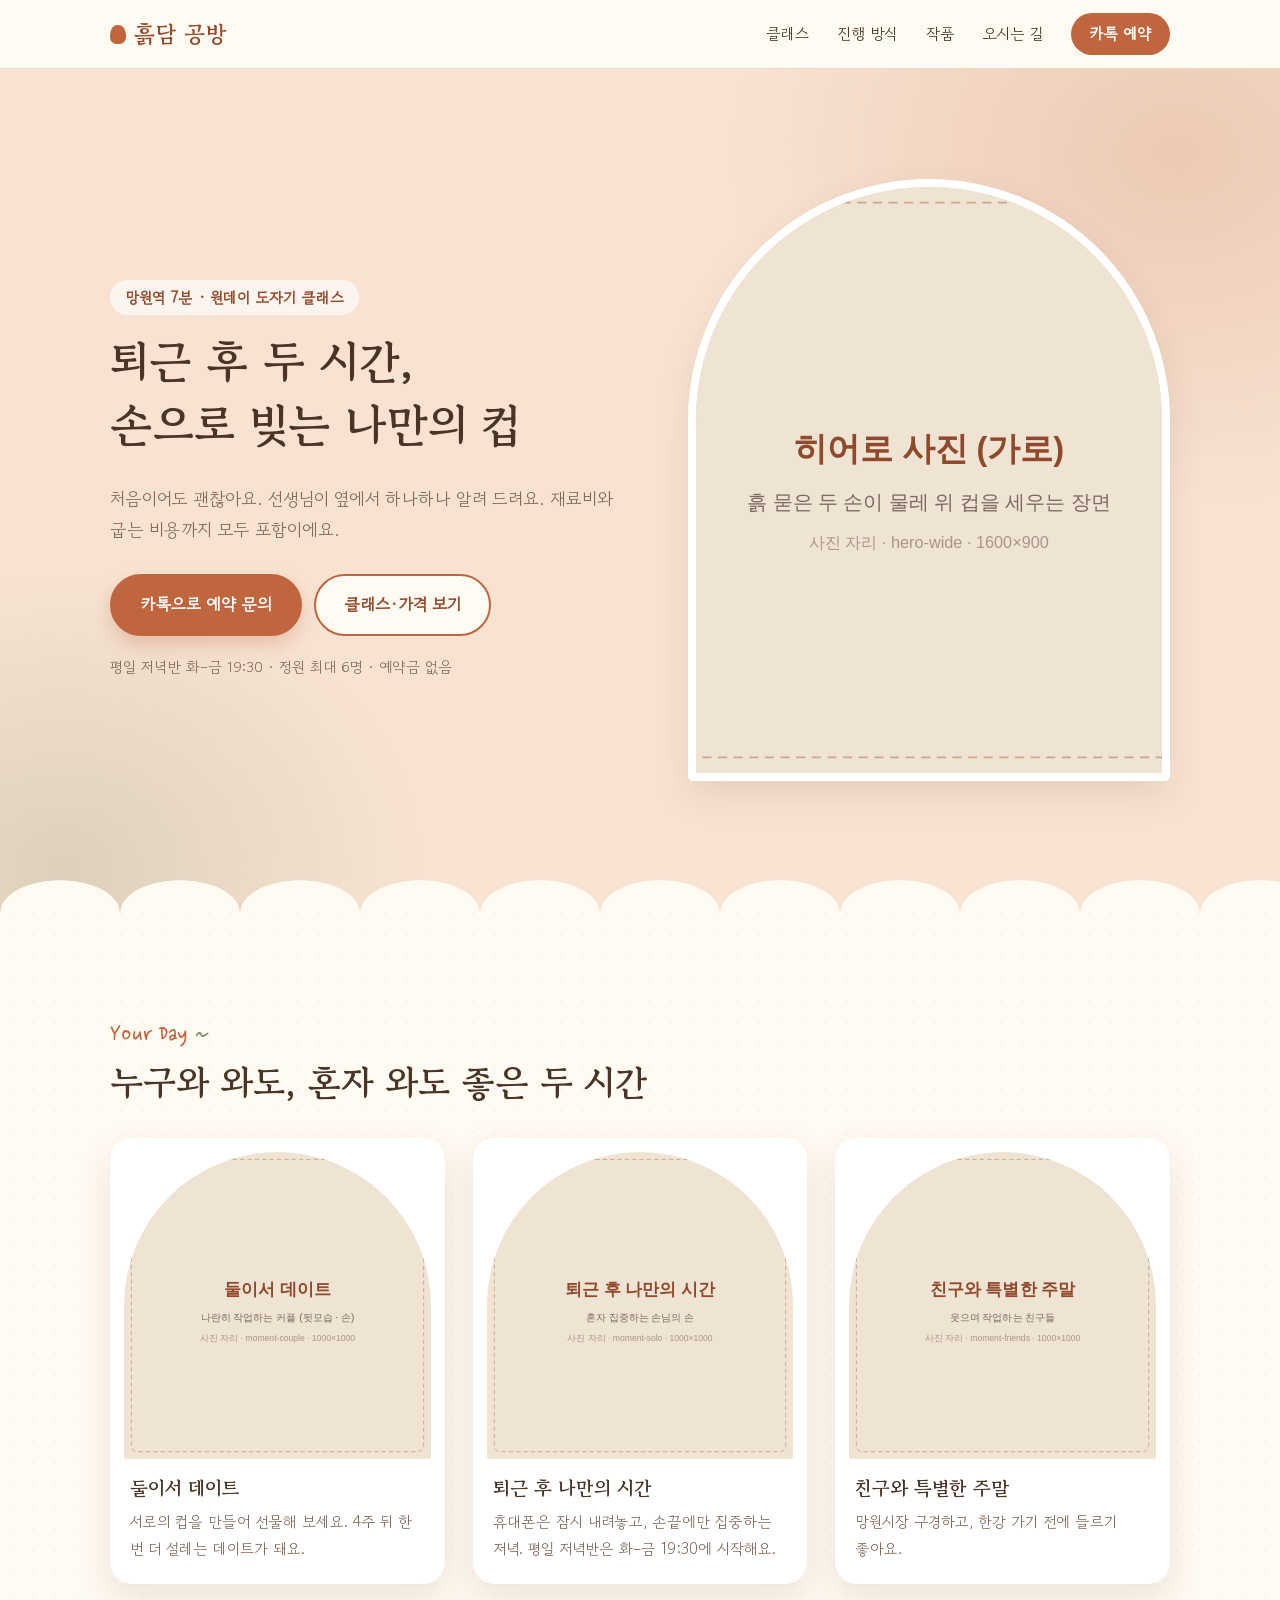
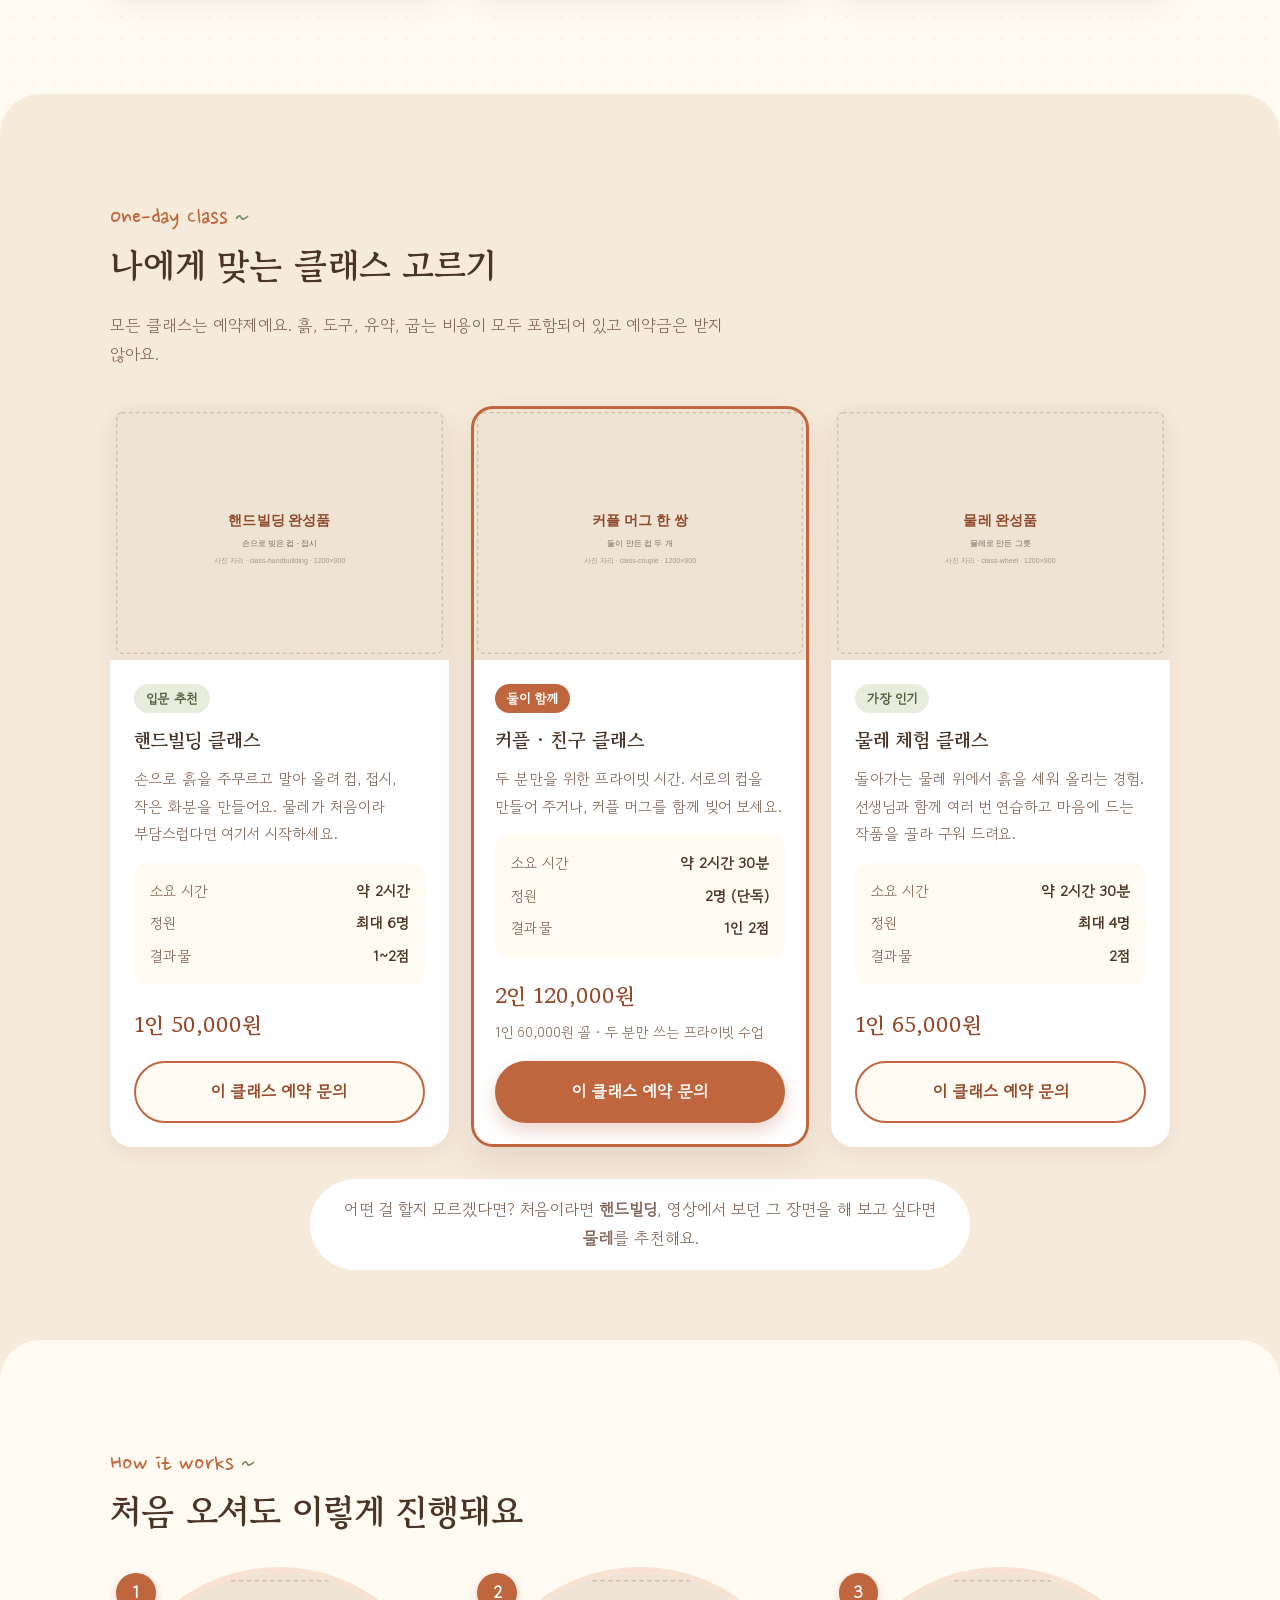
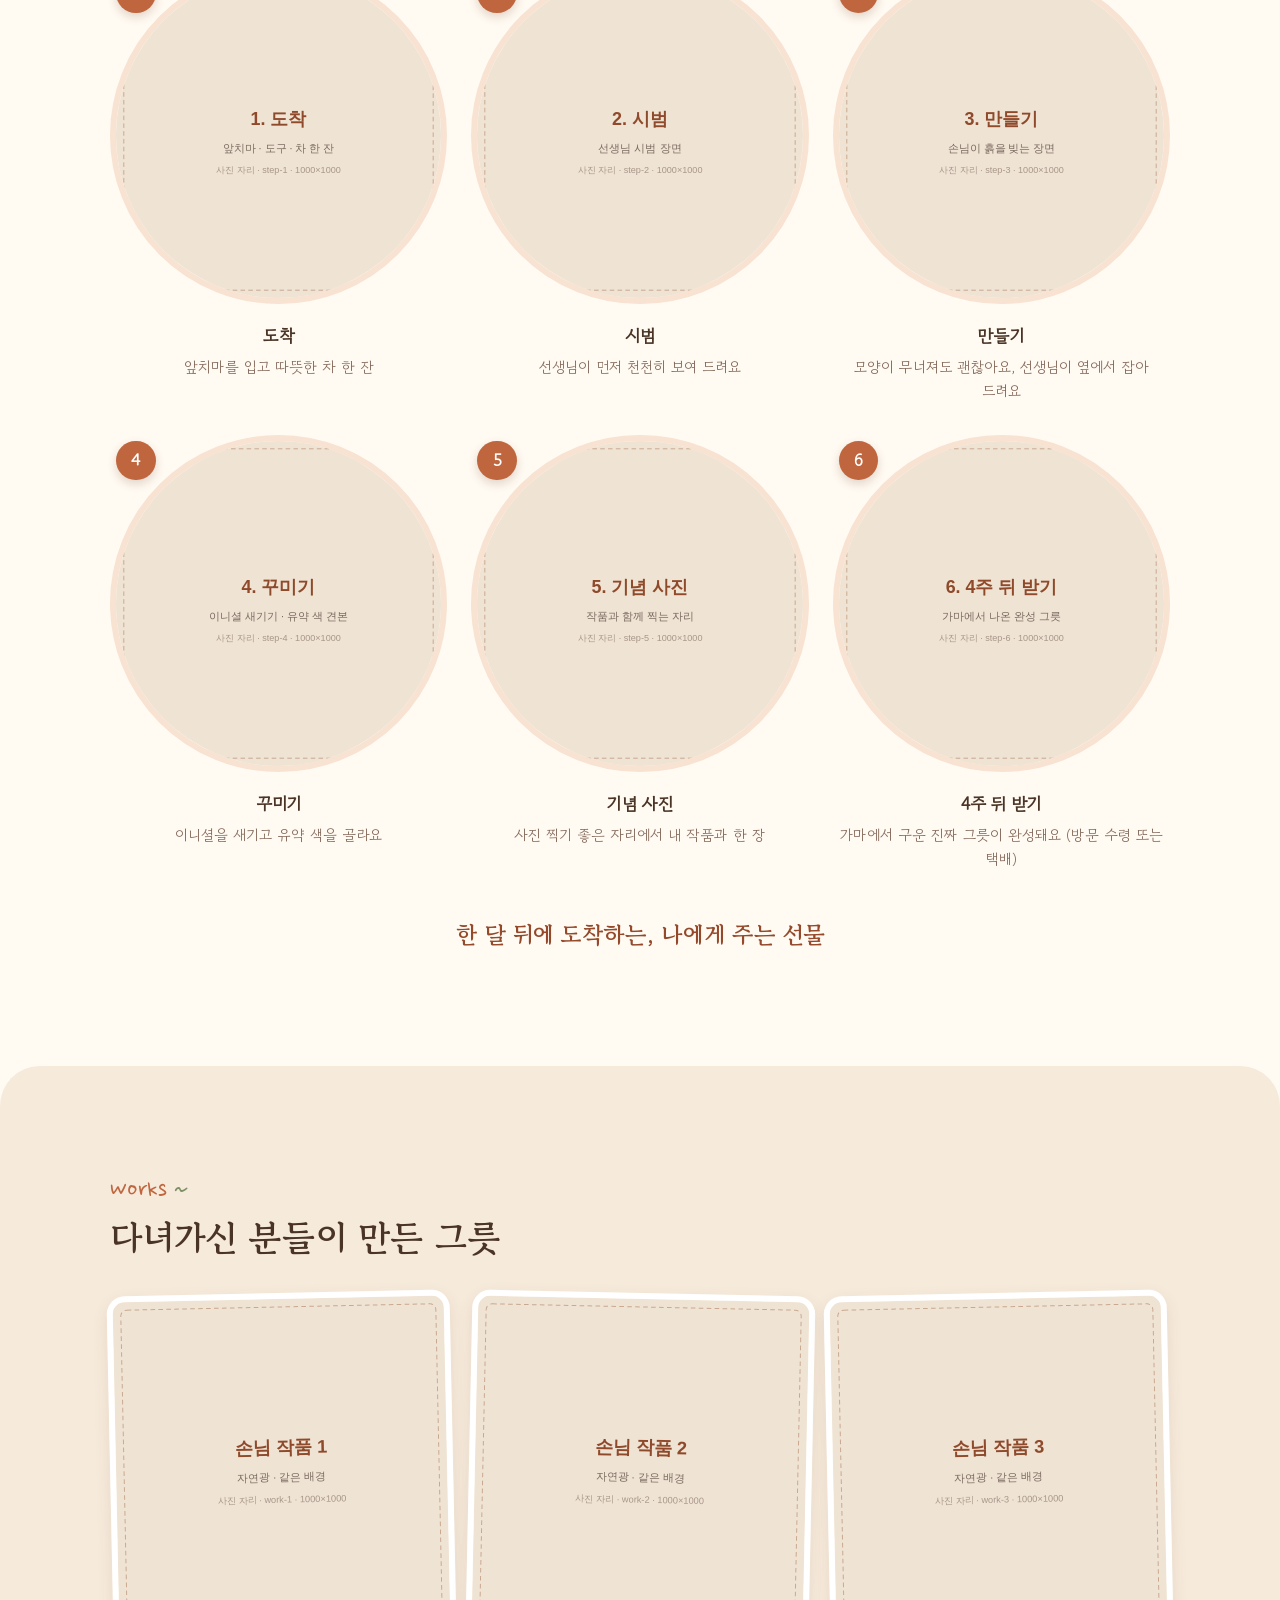
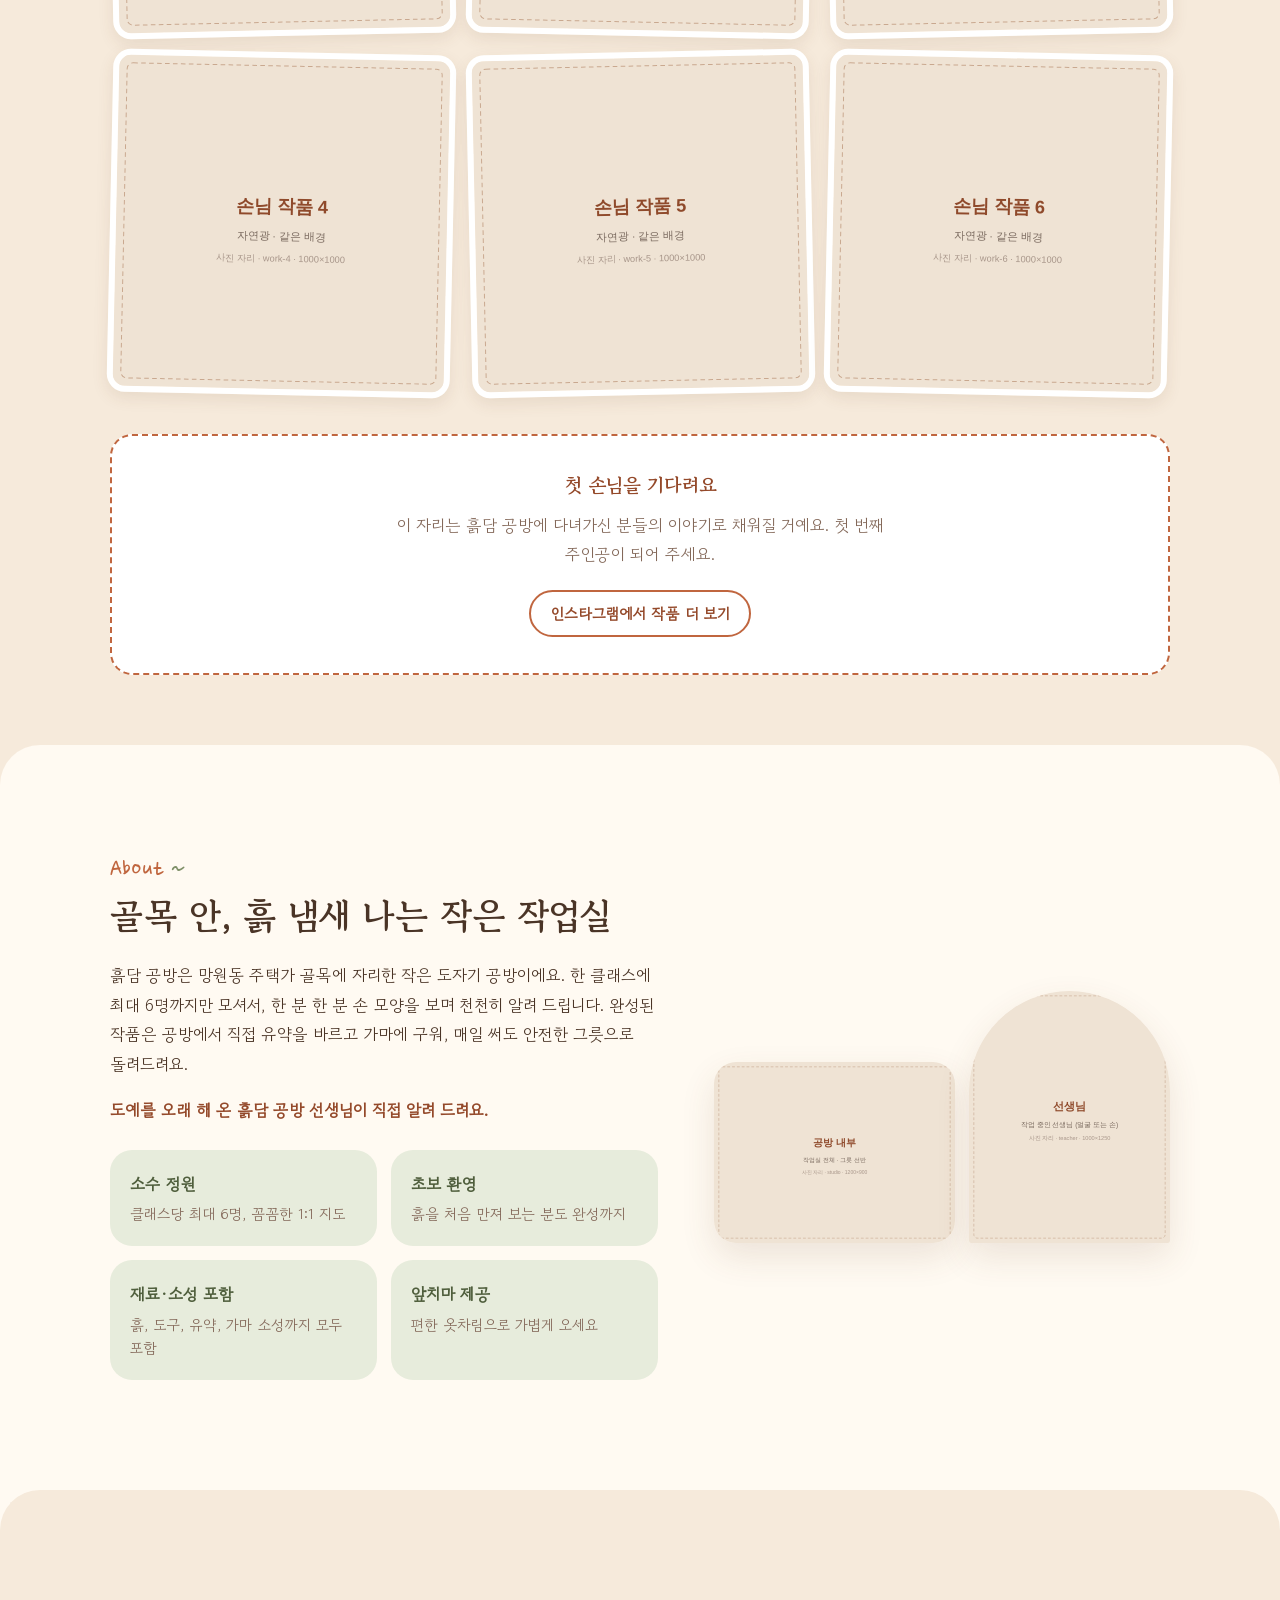
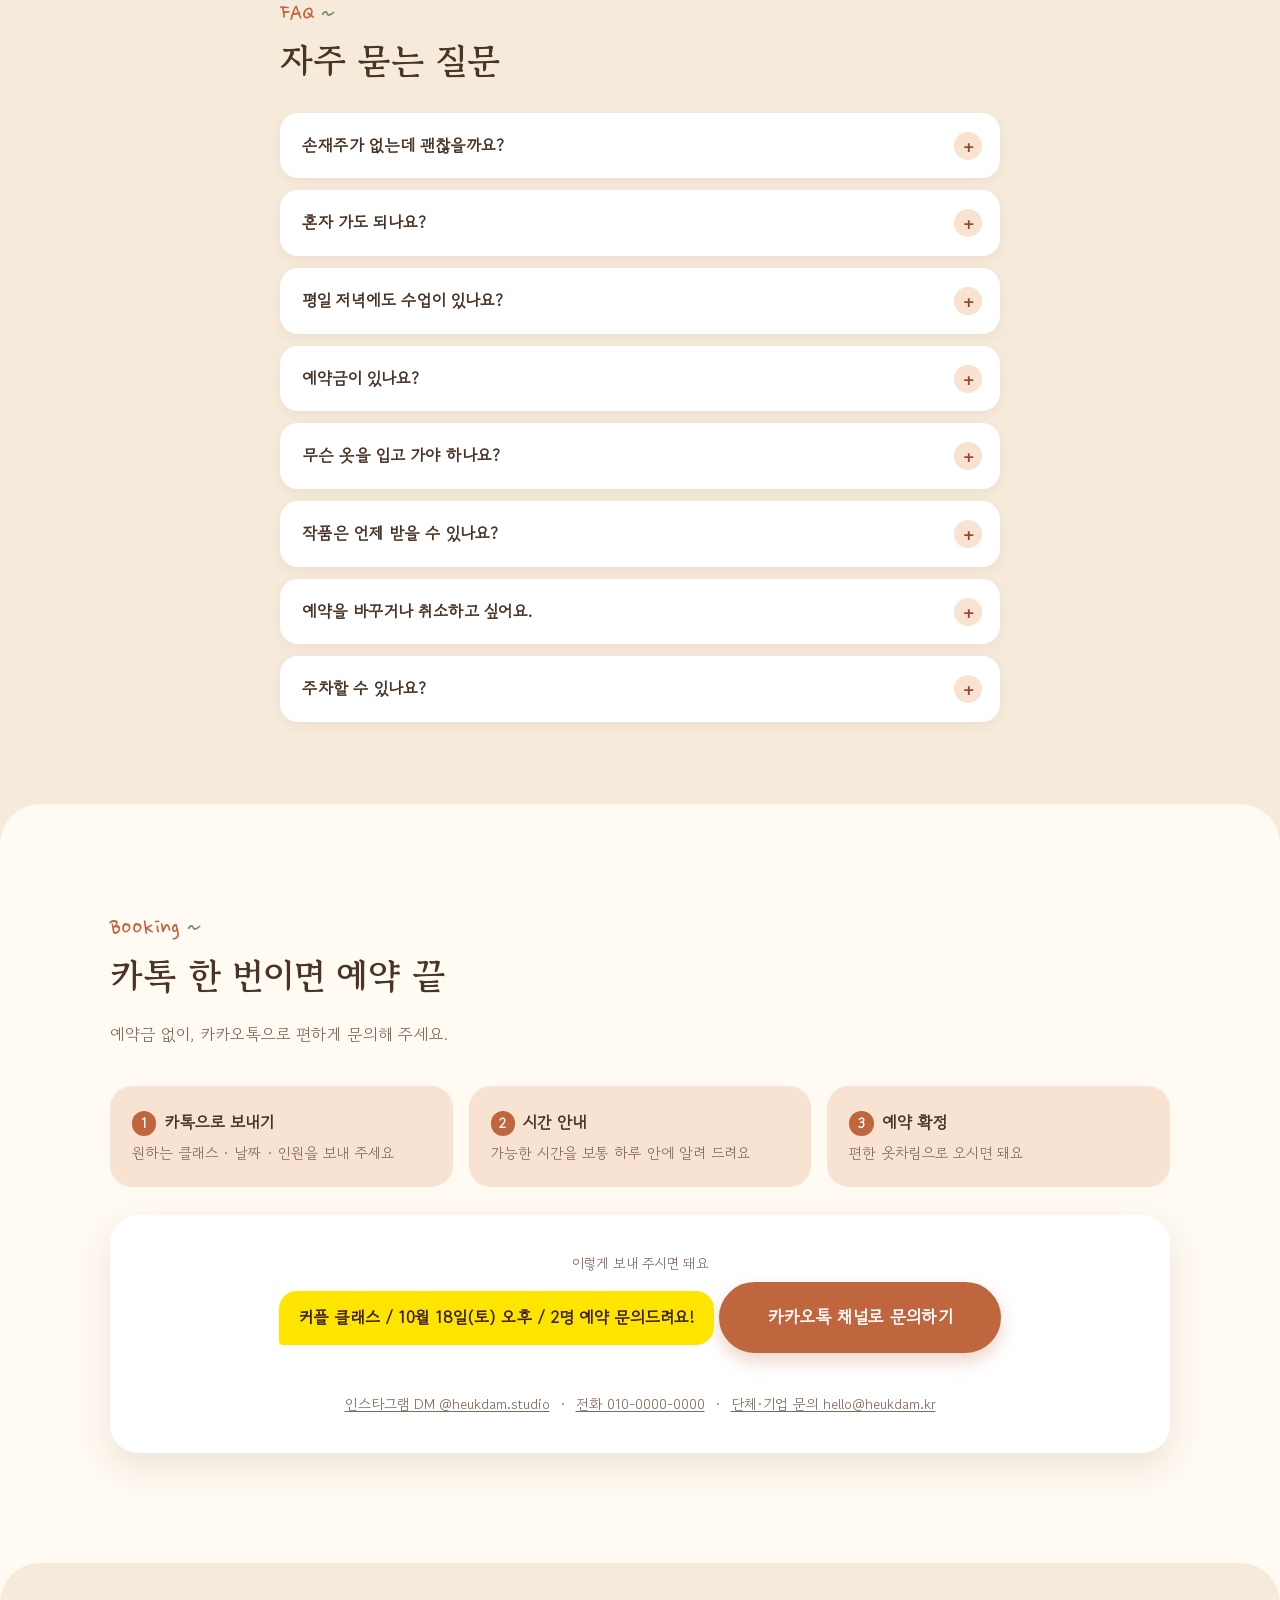
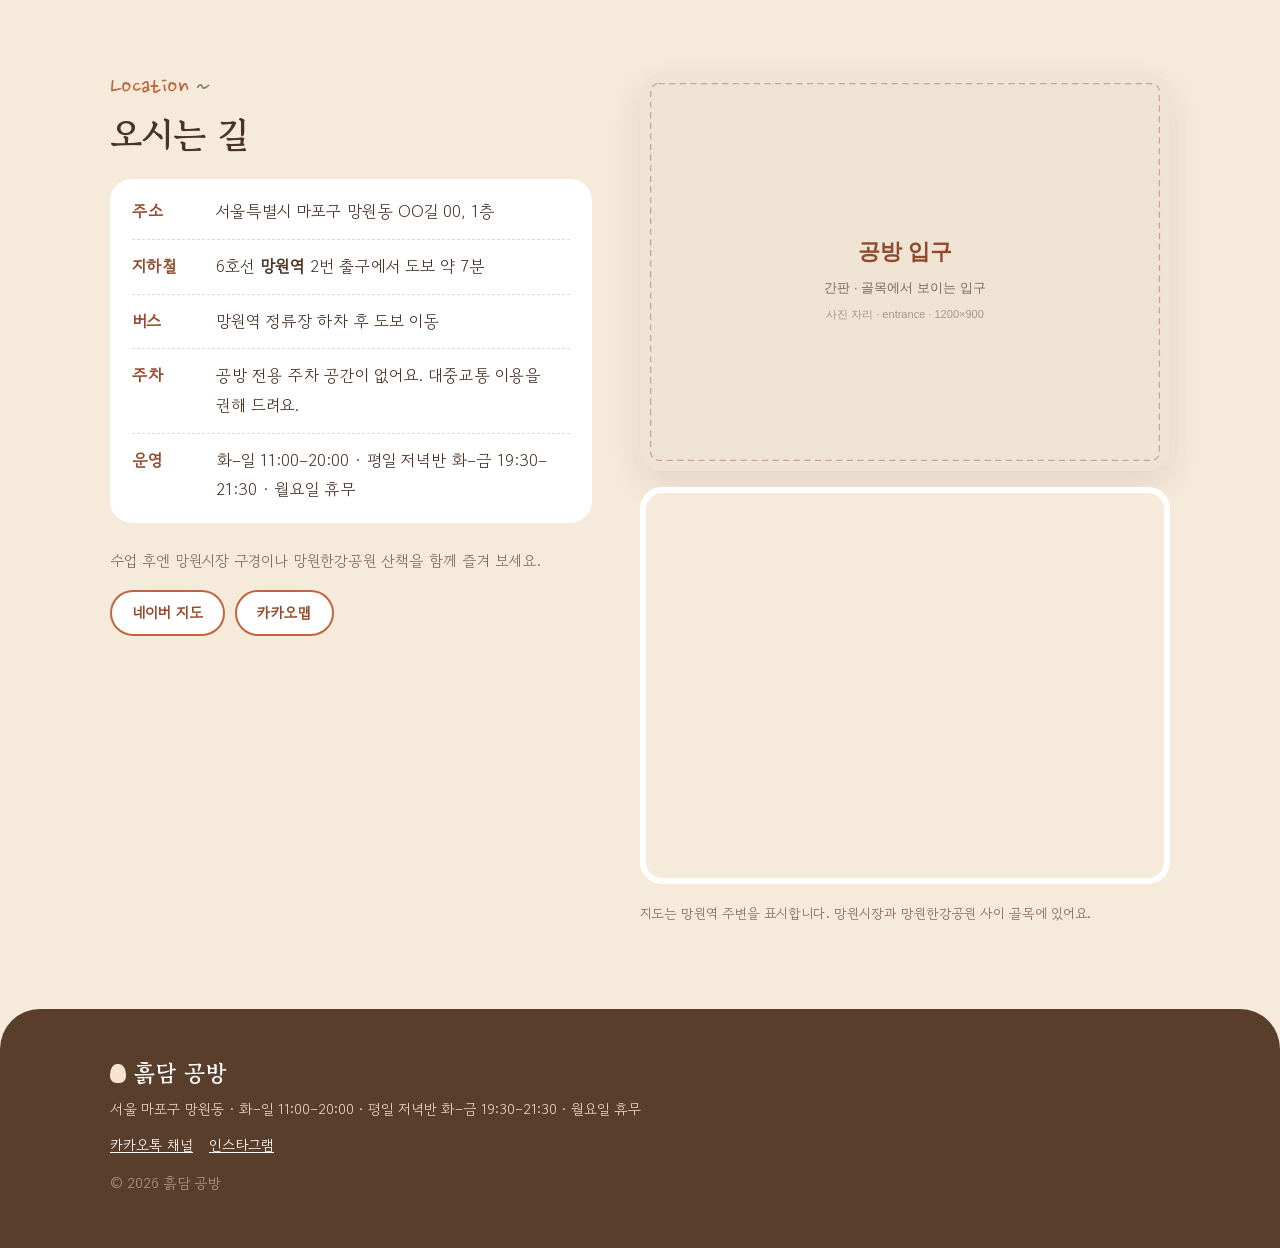
==== commit dc6bcc1f: "시안 A(따뜻하고 포근한) 디자인을 홈페이지에 적용 - style.css를 시안 A 스타일로 교체하고 index.html의 글꼴을 고운바탕·고운돋움·나눔손글씨 펜으로 변경 - 손글" ====
--- a/index.html
+++ b/index.html
@@ -12,7 +12,7 @@
   <!-- <meta property="og:image" content="images/og-image.jpg"> -->
   <link rel="preconnect" href="https://fonts.googleapis.com">
   <link rel="preconnect" href="https://fonts.gstatic.com" crossorigin>
-  <link href="https://fonts.googleapis.com/css2?family=Gowun+Batang:wght@400;700&family=Noto+Sans+KR:wght@400;500;700&display=swap" rel="stylesheet">
+  <link href="https://fonts.googleapis.com/css2?family=Gowun+Batang:wght@400;700&family=Gowun+Dodum&family=Nanum+Pen+Script&display=swap" rel="stylesheet">
   <link rel="stylesheet" href="style.css">
 </head>
 <body>
--- a/style.css
+++ b/style.css
@@ -1,27 +1,34 @@
 /* ---------- 기본 설정 ---------- */
+/* 따뜻하고 포근한 분위기: 크림·테라코타·세이지, 둥근 아치 사진.
+   손글씨 글꼴(Nanum Pen Script)은 섹션 위 작은 라벨에만 써요. */
 :root {
-  --clay: #b5653f;        /* 테라코타 */
-  --clay-dark: #8f4a2b;
-  --sand: #f6efe6;        /* 밝은 흙색 배경 */
-  --cream: #fffaf4;
-  --ink: #3b2f28;         /* 본문 글자 */
-  --muted: #7a6a5f;
-  --line: #e6d9c9;
-  --radius: 14px;
-  --header-h: 64px;
+  --clay: #c0663f;        /* 테라코타 */
+  --clay-dark: #94492a;
+  --sage: #7f9068;        /* 세이지 그린 포인트 */
+  --sage-soft: #e7ecdc;
+  --peach: #f8e3d2;
+  --sand: #f6eadb;        /* 밝은 흙색 배경 */
+  --cream: #fffaf2;
+  --ink: #4a3426;         /* 본문 글자 (짙은 갈색) */
+  --muted: #84695a;
+  --line: #ead8c4;
+  --radius: 22px;
+  --header-h: 68px;
+  --shadow: 0 14px 34px rgba(110, 66, 38, 0.12);
 }
 
 *, *::before, *::after { box-sizing: border-box; }
-
 html { scroll-behavior: smooth; scroll-padding-top: var(--header-h); }
 
 body {
   margin: 0;
-  font-family: "Noto Sans KR", system-ui, -apple-system, sans-serif;
-  font-size: 16px;
-  line-height: 1.75;
+  font-family: "Gowun Dodum", system-ui, -apple-system, sans-serif;
+  font-size: 16.5px;
+  line-height: 1.8;
   color: var(--ink);
-  background: var(--cream);
+  background:
+    radial-gradient(rgba(148, 73, 42, 0.05) 1px, transparent 1px) 0 0 / 22px 22px,
+    var(--cream);
   word-break: keep-all;
   -webkit-text-size-adjust: 100%;
 }
@@ -29,240 +36,170 @@
 h1, h2, h3, .logo {
   font-family: "Gowun Batang", serif;
   font-weight: 700;
-  line-height: 1.35;
+  line-height: 1.4;
   margin: 0 0 0.6em;
 }
-
 h1 { font-size: clamp(1.9rem, 6vw, 3.2rem); }
 h2 { font-size: clamp(1.5rem, 4.5vw, 2.2rem); }
 h3 { font-size: 1.2rem; }
-
 p { margin: 0 0 1em; }
-
 a { color: var(--clay-dark); }
-
+strong { font-weight: 700; }
 img { display: block; max-width: 100%; height: auto; }
 
-.container {
-  width: 100%;
-  max-width: 1080px;
-  margin: 0 auto;
-  padding: 0 20px;
-}
+.container { width: 100%; max-width: 1100px; margin: 0 auto; padding: 0 20px; }
 .container-narrow { max-width: 760px; }
 
 /* ---------- 버튼 ---------- */
 .btn {
   display: inline-block;
-  padding: 0.8em 1.6em;
+  padding: 0.85em 1.7em;
   border-radius: 999px;
-  border: 1.5px solid var(--clay);
-  font-weight: 500;
+  border: 2px solid var(--clay);
+  font-weight: 700;
   text-decoration: none;
-  transition: background 0.2s, color 0.2s;
-}
-.btn-primary { background: var(--clay); color: #fff; }
+  transition: background 0.2s, color 0.2s, transform 0.2s;
+}
+.btn:hover { transform: translateY(-2px); }
+.btn-primary { background: var(--clay); color: #fff; box-shadow: 0 8px 18px rgba(192, 102, 63, 0.28); }
 .btn-primary:hover { background: var(--clay-dark); border-color: var(--clay-dark); }
-.btn-ghost { background: transparent; color: var(--clay-dark); }
+.btn-ghost { background: var(--cream); color: var(--clay-dark); }
 .btn-ghost:hover { background: var(--clay); color: #fff; }
-.btn-small {
-  padding: 0.5em 1.2em;
-  font-size: 0.95rem;
-  color: var(--clay-dark);
-  background: #fff;
-}
+.btn-small { padding: 0.5em 1.3em; font-size: 0.95rem; color: var(--clay-dark); background: #fff; }
 .btn-small:hover { background: var(--clay); color: #fff; }
 .btn-block { display: block; text-align: center; }
-.btn-large { padding: 1em 2.4em; font-size: 1.1rem; }
+.btn-large { padding: 1em 2.6em; font-size: 1.1rem; }
 
 /* ---------- 헤더 ---------- */
 .site-header {
   position: sticky;
   top: 0;
   z-index: 10;
-  background: rgba(255, 250, 244, 0.95);
-  backdrop-filter: blur(6px);
+  background: rgba(255, 250, 242, 0.94);
+  backdrop-filter: blur(8px);
   border-bottom: 1px solid var(--line);
 }
-.header-inner {
-  height: var(--header-h);
-  display: flex;
-  align-items: center;
-  justify-content: space-between;
-}
-.logo {
-  margin: 0;
-  font-size: 1.35rem;
-  color: var(--clay-dark);
-  text-decoration: none;
+.header-inner { height: var(--header-h); display: flex; align-items: center; justify-content: space-between; }
+.logo { margin: 0; font-size: 1.4rem; color: var(--clay-dark); text-decoration: none; }
+.logo::before {
+  content: "";
+  display: inline-block;
+  width: 0.7em;
+  height: 0.85em;
+  margin-right: 0.35em;
+  vertical-align: -0.05em;
+  background: var(--clay);
+  border-radius: 45% 45% 40% 40% / 55% 55% 35% 35%;
 }
 .site-nav { display: flex; gap: 28px; align-items: center; }
-.site-nav a { color: var(--ink); text-decoration: none; font-size: 0.95rem; }
+.site-nav a { color: var(--ink); text-decoration: none; font-size: 0.97rem; }
 .site-nav a:hover { color: var(--clay); }
-.site-nav .nav-cta {
-  padding: 0.4em 1.1em;
-  border-radius: 999px;
-  background: var(--clay);
-  color: #fff;
-}
+.site-nav .nav-cta { padding: 0.45em 1.2em; border-radius: 999px; background: var(--clay); color: #fff; font-weight: 700; }
 .site-nav .nav-cta:hover { background: var(--clay-dark); color: #fff; }
 
-.nav-toggle {
-  display: none;
-  width: 44px;
-  height: 44px;
-  padding: 10px;
-  border: 0;
-  background: none;
-  cursor: pointer;
-}
-.nav-toggle span {
-  display: block;
-  height: 2px;
-  margin: 5px 0;
-  background: var(--ink);
-  border-radius: 2px;
-}
+.nav-toggle { display: none; width: 44px; height: 44px; padding: 10px; border: 0; background: none; cursor: pointer; }
+.nav-toggle span { display: block; height: 2px; margin: 5px 0; background: var(--ink); border-radius: 2px; }
 
 /* ---------- 히어로 ---------- */
 .hero {
+  position: relative;
+  overflow: hidden;
   background:
-    radial-gradient(circle at 85% 20%, rgba(181, 101, 63, 0.18), transparent 45%),
-    radial-gradient(circle at 10% 90%, rgba(181, 101, 63, 0.12), transparent 40%),
-    var(--sand);
-  padding: clamp(48px, 9vw, 110px) 0;
-}
-.hero-inner {
-  display: grid;
-  grid-template-columns: 1.1fr 1fr;
-  gap: 48px;
-  align-items: center;
-}
-.hero h1 { font-size: clamp(1.9rem, 5vw, 2.7rem); }
+    radial-gradient(ellipse 50% 60% at 92% 10%, rgba(192, 102, 63, 0.20), transparent 70%),
+    radial-gradient(ellipse 40% 50% at 5% 95%, rgba(127, 144, 104, 0.22), transparent 70%),
+    var(--peach);
+  padding: clamp(48px, 9vw, 110px) 0 clamp(64px, 11vw, 130px);
+}
+.hero::after {   /* 아래쪽 물결 */
+  content: "";
+  position: absolute;
+  left: 0; right: 0; bottom: -1px;
+  height: 48px;
+  background: var(--cream);
+  -webkit-mask: radial-gradient(60px 32px at 50% 100%, #000 98%, transparent) 0 0 / 120px 48px repeat-x;
+          mask: radial-gradient(60px 32px at 50% 100%, #000 98%, transparent) 0 0 / 120px 48px repeat-x;
+}
+.hero-inner { display: grid; grid-template-columns: 1.1fr 1fr; gap: 48px; align-items: center; }
+.hero h1 { font-size: clamp(1.9rem, 5vw, 2.8rem); }
 .hero-photo img {
   width: 100%;
-  border-radius: var(--radius);
-  box-shadow: 0 18px 40px rgba(59, 47, 40, 0.12);
+  aspect-ratio: 4 / 5;
+  object-fit: cover;
+  border-radius: 999px 999px var(--radius) var(--radius);   /* 아치 */
+  border: 8px solid #fff;
+  box-shadow: var(--shadow);
 }
 .eyebrow {
-  color: var(--clay);
-  font-weight: 500;
-  letter-spacing: 0.04em;
+  display: inline-block;
   font-size: 0.95rem;
+  font-weight: 700;
+  color: var(--clay-dark);
+  background: rgba(255, 255, 255, 0.65);
+  padding: 0.25em 1em;
+  border-radius: 999px;
 }
 .hero-lead { font-size: 1.1rem; color: var(--muted); max-width: 32em; }
 .hero-actions { display: flex; flex-wrap: wrap; gap: 12px; margin-top: 28px; }
-.hero-facts { margin: 18px 0 0; font-size: 0.9rem; color: var(--muted); }
-
-/* ---------- 이런 하루를 보내요 ---------- */
-.moment-grid {
-  display: grid;
-  grid-template-columns: repeat(3, 1fr);
-  gap: 24px;
-  margin-top: 32px;
-}
-.moment-card img { width: 100%; border-radius: var(--radius); margin-bottom: 16px; }
-.moment-card h3 { margin-bottom: 0.3em; }
-.moment-card p { color: var(--muted); font-size: 0.95rem; margin: 0; }
+.hero-facts { margin: 18px 0 0; font-size: 0.92rem; color: var(--muted); }
 
 /* ---------- 공통 섹션 ---------- */
 .section { padding: clamp(64px, 10vw, 110px) 0; }
-.section-tinted { background: var(--sand); }
+.section-tinted { background: var(--sand); border-radius: 40px 40px 0 0; }
+.section-tinted + .section { border-radius: 40px 40px 0 0; margin-top: -40px; position: relative; background: var(--cream); }
 .section-label {
+  font-family: "Nanum Pen Script", cursive;
   color: var(--clay);
-  font-size: 0.85rem;
-  font-weight: 700;
-  letter-spacing: 0.12em;
-  text-transform: uppercase;
-  margin-bottom: 0.4em;
-}
+  font-size: 1.6rem;
+  line-height: 1.2;
+  margin-bottom: 0.2em;
+}
+.section-label::after { content: " ~"; color: var(--sage); }
 .section-intro { color: var(--muted); max-width: 40em; margin-bottom: 36px; }
 
-/* ---------- 공방 소개 ---------- */
-.about-grid {
-  display: grid;
-  grid-template-columns: 1.2fr 1fr;
-  gap: 56px;
-  align-items: center;
-}
-.teacher-line { font-weight: 500; color: var(--clay-dark); }
-.about-photos {
-  display: grid;
-  grid-template-columns: 1.2fr 1fr;
-  gap: 14px;
-  align-items: end;
-}
-.about-photos img { width: 100%; border-radius: var(--radius); }
-.feature-list {
-  list-style: none;
-  margin: 0;
-  padding: 0;
-  display: grid;
-  grid-template-columns: 1fr 1fr;
-  gap: 14px;
-  margin-top: 24px;
-}
-.feature-list li {
-  background: var(--sand);
+/* ---------- 이런 하루를 보내요 ---------- */
+.moment-grid { display: grid; grid-template-columns: repeat(3, 1fr); gap: 28px; margin-top: 32px; }
+.moment-card {
+  background: #fff;
   border-radius: var(--radius);
-  padding: 20px;
-  display: flex;
-  flex-direction: column;
-  gap: 4px;
-}
-.feature-list strong { color: var(--clay-dark); }
-.feature-list span { font-size: 0.92rem; color: var(--muted); line-height: 1.55; }
+  padding: 14px 14px 22px;
+  box-shadow: var(--shadow);
+}
+.moment-card img { width: 100%; border-radius: 999px 999px 14px 14px; margin-bottom: 16px; }
+.moment-card h3 { margin: 0 6px 0.3em; }
+.moment-card p { color: var(--muted); font-size: 0.95rem; margin: 0 6px; }
 
 /* ---------- 클래스 ---------- */
-.class-grid {
-  display: grid;
-  grid-template-columns: repeat(3, 1fr);
-  gap: 20px;
-}
+.class-grid { display: grid; grid-template-columns: repeat(3, 1fr); gap: 22px; }
 .class-card {
   background: #fff;
-  border: 1px solid var(--line);
   border-radius: var(--radius);
   overflow: hidden;
   display: flex;
   flex-direction: column;
-}
-.class-card-featured {
-  border: 2px solid var(--clay);
-  box-shadow: 0 14px 32px rgba(181, 101, 63, 0.15);
-}
+  box-shadow: 0 6px 18px rgba(110, 66, 38, 0.08);
+}
+.class-card-featured { outline: 3px solid var(--clay); outline-offset: -3px; box-shadow: var(--shadow); }
 .class-photo { width: 100%; aspect-ratio: 4 / 3; object-fit: cover; }
-.class-body {
-  padding: 24px;
-  display: flex;
-  flex-direction: column;
-  flex: 1;
-}
+.class-body { padding: 24px; display: flex; flex-direction: column; flex: 1; }
 .class-tag {
   align-self: flex-start;
-  font-size: 0.8rem;
-  font-weight: 700;
-  color: var(--clay);
-  background: rgba(181, 101, 63, 0.1);
-  padding: 0.2em 0.8em;
+  font-size: 0.82rem;
+  font-weight: 700;
+  color: #4f5e3c;
+  background: var(--sage-soft);
+  padding: 0.2em 0.9em;
   border-radius: 999px;
   margin-bottom: 14px;
 }
+.class-card-featured .class-tag { color: #fff; background: var(--clay); }
 .class-desc { color: var(--muted); font-size: 0.95rem; }
-.class-meta { margin: 0 0 20px; border-top: 1px dashed var(--line); padding-top: 14px; }
+.class-meta { margin: 0 0 20px; background: var(--cream); border-radius: 14px; padding: 12px 16px; }
 .class-meta div { display: flex; justify-content: space-between; font-size: 0.92rem; padding: 3px 0; }
 .class-meta dt { color: var(--muted); }
-.class-meta dd { margin: 0; font-weight: 500; }
-.class-price {
-  margin: auto 0 16px;
-  font-family: "Gowun Batang", serif;
-  font-size: 1.3rem;
-  font-weight: 700;
-  color: var(--clay-dark);
-}
-
+.class-meta dd { margin: 0; font-weight: 700; }
+.class-price { margin: auto 0 16px; font-family: "Gowun Batang", serif; font-size: 1.35rem; font-weight: 700; color: var(--clay-dark); }
 .class-price-note { margin: -12px 0 16px; font-size: 0.88rem; color: var(--muted); }
-.class-guide { margin: 28px 0 0; text-align: center; color: var(--muted); }
+.class-guide { margin: 32px auto 0; max-width: 40em; text-align: center; color: var(--muted); background: #fff; padding: 16px 20px; border-radius: 999px; }
 
 /* ---------- 진행 방식 ---------- */
 .step-list {
@@ -271,19 +208,28 @@
   padding: 0;
   display: grid;
   grid-template-columns: repeat(3, 1fr);
-  gap: 28px 24px;
+  gap: 32px 24px;
   counter-reset: step;
 }
-.step-list li { display: flex; flex-direction: column; gap: 4px; counter-increment: step; }
-.step-list img { width: 100%; border-radius: var(--radius); margin-bottom: 10px; }
-.step-list strong::before {
-  content: counter(step) ". ";
-  color: var(--clay);
-}
-.step-list strong { font-size: 1.05rem; }
-.step-list span { font-size: 0.92rem; color: var(--muted); line-height: 1.55; }
+.step-list li { position: relative; display: flex; flex-direction: column; gap: 4px; counter-increment: step; }
+.step-list img { width: 100%; border-radius: 50%; border: 6px solid var(--peach); margin-bottom: 12px; }
+.step-list li::before {
+  content: counter(step);
+  position: absolute;
+  top: 6px; left: 6px;
+  display: grid;
+  place-items: center;
+  width: 2.4em; height: 2.4em;
+  border-radius: 50%;
+  background: var(--clay);
+  color: #fff;
+  font-weight: 700;
+  box-shadow: 0 4px 10px rgba(110, 66, 38, 0.2);
+}
+.step-list strong { font-size: 1.08rem; text-align: center; }
+.step-list span { font-size: 0.92rem; color: var(--muted); line-height: 1.6; text-align: center; }
 .step-note {
-  margin: 40px 0 0;
+  margin: 44px 0 0;
   text-align: center;
   font-family: "Gowun Batang", serif;
   font-size: clamp(1.15rem, 3.5vw, 1.45rem);
@@ -292,160 +238,112 @@
 }
 
 /* ---------- 작품 · 후기 ---------- */
-.works-grid {
-  display: grid;
-  grid-template-columns: repeat(3, 1fr);
-  gap: 12px;
-  margin-top: 32px;
-}
-.works-grid img { width: 100%; border-radius: 10px; }
+.works-grid { display: grid; grid-template-columns: repeat(3, 1fr); gap: 16px; margin-top: 32px; }
+.works-grid img { width: 100%; border-radius: 18px; border: 6px solid #fff; box-shadow: 0 6px 16px rgba(110, 66, 38, 0.1); }
+.works-grid img:nth-child(odd) { transform: rotate(-1.2deg); }
+.works-grid img:nth-child(even) { transform: rotate(1.2deg); }
 .review-empty {
-  margin-top: 32px;
-  padding: 32px 24px;
+  margin-top: 40px;
+  padding: 36px 24px;
   background: #fff;
-  border: 1.5px dashed var(--line);
+  border: 2px dashed var(--clay);
   border-radius: var(--radius);
   text-align: center;
 }
+.review-empty h3 { color: var(--clay-dark); }
 .review-empty p { color: var(--muted); max-width: 32em; margin: 0 auto 20px; }
+
+/* ---------- 공방 소개 ---------- */
+.about-grid { display: grid; grid-template-columns: 1.2fr 1fr; gap: 56px; align-items: center; }
+.teacher-line { font-weight: 700; color: var(--clay-dark); }
+.about-photos { display: grid; grid-template-columns: 1.2fr 1fr; gap: 14px; align-items: end; }
+.about-photos img { width: 100%; border-radius: var(--radius); box-shadow: var(--shadow); }
+.about-photos img:last-child { border-radius: 999px 999px var(--radius) var(--radius); }
+.feature-list { list-style: none; padding: 0; display: grid; grid-template-columns: 1fr 1fr; gap: 14px; margin: 24px 0 0; }
+.feature-list li { background: var(--sage-soft); border-radius: var(--radius); padding: 20px; display: flex; flex-direction: column; gap: 4px; }
+.feature-list strong { color: #4f5e3c; }
+.feature-list span { font-size: 0.92rem; color: var(--muted); line-height: 1.55; }
 
 /* ---------- 자주 묻는 질문 ---------- */
 .faq-list { margin-top: 28px; }
-.faq-list details {
-  background: #fff;
-  border: 1px solid var(--line);
-  border-radius: var(--radius);
-  margin-bottom: 10px;
-}
-.faq-list summary {
-  cursor: pointer;
-  padding: 16px 48px 16px 20px;
-  font-weight: 500;
-  list-style: none;
-  position: relative;
-}
+.faq-list details { background: #fff; border-radius: 18px; margin-bottom: 12px; box-shadow: 0 4px 12px rgba(110, 66, 38, 0.06); }
+.faq-list summary { cursor: pointer; padding: 18px 56px 18px 22px; font-weight: 700; list-style: none; position: relative; }
 .faq-list summary::-webkit-details-marker { display: none; }
 .faq-list summary::after {
   content: "+";
   position: absolute;
-  right: 20px;
-  top: 50%;
+  right: 18px; top: 50%;
   transform: translateY(-50%);
-  font-size: 1.3rem;
-  color: var(--clay);
-}
-.faq-list details[open] summary::after { content: "−"; }
-.faq-list details p { margin: 0; padding: 0 20px 18px; color: var(--muted); font-size: 0.95rem; }
+  display: grid; place-items: center;
+  width: 28px; height: 28px;
+  border-radius: 50%;
+  background: var(--peach);
+  color: var(--clay-dark);
+  font-size: 1.1rem;
+}
+.faq-list details[open] summary::after { content: "−"; background: var(--clay); color: #fff; }
+.faq-list details p { margin: 0; padding: 0 22px 20px; color: var(--muted); font-size: 0.95rem; }
+
+/* ---------- 예약 · 문의 ---------- */
+.booking-steps { list-style: none; margin: 0 0 28px; padding: 0; display: grid; grid-template-columns: repeat(3, 1fr); gap: 16px; counter-reset: booking; }
+.booking-steps li { counter-increment: booking; background: var(--peach); border-radius: var(--radius); padding: 22px; display: flex; flex-direction: column; gap: 4px; }
+.booking-steps strong::before {
+  content: counter(booking);
+  display: inline-grid; place-items: center;
+  width: 1.8em; height: 1.8em;
+  margin-right: 8px;
+  border-radius: 50%;
+  background: var(--clay);
+  color: #fff;
+  font-size: 0.85rem;
+}
+.booking-steps span { font-size: 0.92rem; color: var(--muted); line-height: 1.55; }
+.booking-box { background: #fff; border-radius: 28px; padding: 36px 24px; text-align: center; box-shadow: var(--shadow); }
+.booking-example-label { margin: 0 0 6px; font-size: 0.88rem; color: var(--muted); }
+.booking-example {
+  display: inline-block;
+  position: relative;
+  margin: 0 0 26px;
+  padding: 12px 20px;
+  background: #fee500;            /* 카톡 말풍선 느낌 */
+  color: #3b1e1e;
+  border-radius: 18px 18px 18px 4px;
+  font-weight: 700;
+}
+.contact-alt { margin: 20px 0 0; font-size: 0.9rem; color: var(--muted); display: flex; flex-wrap: wrap; justify-content: center; gap: 4px 10px; }
+.contact-alt a { color: var(--muted); }
+.contact-alt a:hover { color: var(--clay-dark); }
 
 /* ---------- 오시는 길 ---------- */
-.location-grid {
-  display: grid;
-  grid-template-columns: 1fr 1.1fr;
-  gap: 48px;
-  align-items: start;
-}
-.location-list { margin: 0 0 24px; }
-.location-list div {
-  display: grid;
-  grid-template-columns: 72px 1fr;
-  gap: 12px;
-  padding: 12px 0;
-  border-bottom: 1px solid var(--line);
-}
+.location-grid { display: grid; grid-template-columns: 1fr 1.1fr; gap: 48px; align-items: start; }
+.location-list { margin: 0 0 24px; background: #fff; border-radius: var(--radius); padding: 6px 22px; }
+.location-list div { display: grid; grid-template-columns: 72px 1fr; gap: 12px; padding: 12px 0; border-bottom: 1px dashed var(--line); }
+.location-list div:last-child { border-bottom: 0; }
 .location-list dt { font-weight: 700; color: var(--clay-dark); }
 .location-list dd { margin: 0; }
 .location-tip { color: var(--muted); font-size: 0.95rem; }
 .map-links { display: flex; flex-wrap: wrap; gap: 10px; }
 .location-media { display: grid; gap: 16px; }
-.entrance-photo { width: 100%; border-radius: var(--radius); }
-.map-frame iframe {
-  width: 100%;
-  aspect-ratio: 4 / 3;
-  border: 0;
-  border-radius: var(--radius);
-  background: var(--sand);
-}
+.entrance-photo { width: 100%; border-radius: var(--radius); box-shadow: var(--shadow); }
+.map-frame iframe { width: 100%; aspect-ratio: 4 / 3; border: 6px solid #fff; border-radius: var(--radius); background: var(--sand); }
 .map-note { font-size: 0.85rem; color: var(--muted); margin-top: 8px; }
 
-/* ---------- 예약 · 문의 ---------- */
-.booking-steps {
-  list-style: none;
-  margin: 0 0 28px;
-  padding: 0;
-  display: grid;
-  grid-template-columns: repeat(3, 1fr);
-  gap: 16px;
-  counter-reset: booking;
-}
-.booking-steps li {
-  counter-increment: booking;
-  background: var(--sand);
-  border-radius: var(--radius);
-  padding: 20px;
-  display: flex;
-  flex-direction: column;
-  gap: 4px;
-}
-.booking-steps strong::before {
-  content: counter(booking);
-  display: inline-grid;
-  place-items: center;
-  width: 1.7em;
-  height: 1.7em;
-  margin-right: 8px;
-  border-radius: 50%;
-  background: var(--clay);
-  color: #fff;
-  font-size: 0.85rem;
-}
-.booking-steps span { font-size: 0.92rem; color: var(--muted); line-height: 1.55; }
-.booking-box {
-  background: #fff;
-  border: 1px solid var(--line);
-  border-radius: var(--radius);
-  padding: 32px 24px;
-  text-align: center;
-}
-.booking-example-label { margin: 0 0 6px; font-size: 0.88rem; color: var(--muted); }
-.booking-example {
-  display: inline-block;
-  margin: 0 0 24px;
-  padding: 10px 18px;
-  background: var(--sand);
-  border-radius: 10px;
-  font-weight: 500;
-}
-.contact-alt {
-  margin: 20px 0 0;
-  font-size: 0.9rem;
-  color: var(--muted);
-  display: flex;
-  flex-wrap: wrap;
-  justify-content: center;
-  gap: 4px 10px;
-}
-.contact-alt a { color: var(--muted); }
-.contact-alt a:hover { color: var(--clay-dark); }
-
 /* ---------- 푸터 ---------- */
-.site-footer {
-  background: var(--ink);
-  color: #d9cbbd;
-  padding: 40px 0;
-  font-size: 0.9rem;
-}
+.site-footer { position: relative; margin-top: -40px; background: #5a3e2c; color: #ead8c4; padding: 48px 0; font-size: 0.9rem; border-radius: 40px 40px 0 0; }
 .site-footer .logo { color: #fff; margin-bottom: 8px; }
+.site-footer .logo::before { background: var(--peach); }
 .site-footer p { margin: 0 0 4px; }
 .footer-links { display: flex; gap: 16px; margin-top: 10px !important; }
 .footer-links a { color: #fff; }
+.copyright { opacity: 0.6; margin-top: 12px !important; }
 
 /* ---------- 휴대폰 하단 고정 예약 버튼 ---------- */
 .mobile-cta { display: none; }
-.copyright { opacity: 0.6; margin-top: 12px !important; }
 
 /* ---------- 태블릿 ---------- */
 @media (max-width: 900px) {
   .hero-inner, .about-grid, .location-grid { grid-template-columns: 1fr; gap: 32px; }
+  .hero-photo { max-width: 440px; margin: 0 auto; }
   .class-grid { grid-template-columns: 1fr 1fr; }
   .class-card-featured { grid-column: 1 / -1; grid-row: 1; }
 }
@@ -454,15 +352,9 @@
 @media (max-width: 720px) {
   .nav-toggle { display: block; }
   .site-nav {
-    position: absolute;
-    top: var(--header-h);
-    left: 0;
-    right: 0;
-    flex-direction: column;
-    align-items: stretch;
-    gap: 0;
-    background: var(--cream);
-    border-bottom: 1px solid var(--line);
+    position: absolute; top: var(--header-h); left: 0; right: 0;
+    flex-direction: column; align-items: stretch; gap: 0;
+    background: var(--cream); border-bottom: 1px solid var(--line);
     padding: 8px 20px 16px;
     display: none;
   }
@@ -470,29 +362,26 @@
   .site-nav a { padding: 14px 4px; border-bottom: 1px solid var(--line); font-size: 1rem; }
   .site-nav .nav-cta { margin-top: 12px; text-align: center; border-bottom: 0; }
 
+  .section-tinted, .section-tinted + .section, .site-footer { border-radius: 28px 28px 0 0; }
   .class-grid { grid-template-columns: 1fr; }
   .class-card-featured { grid-column: auto; }
+  .class-guide { border-radius: var(--radius); }
   .hero-actions .btn { flex: 1; text-align: center; white-space: nowrap; }
   .moment-grid { grid-template-columns: 1fr; }
-  .step-list { grid-template-columns: 1fr 1fr; gap: 20px 14px; }
-  .works-grid { grid-template-columns: 1fr 1fr; gap: 8px; }
+  .step-list { grid-template-columns: 1fr 1fr; gap: 24px 14px; }
+  .works-grid { grid-template-columns: 1fr 1fr; gap: 10px; }
   .booking-steps { grid-template-columns: 1fr; }
   .btn-large { display: block; padding: 0.9em 1em; font-size: 1.05rem; }
 
   body { padding-bottom: 84px; }
   .mobile-cta {
-    position: fixed;
-    left: 0;
-    right: 0;
-    bottom: 0;
-    z-index: 20;
-    display: flex;
-    flex-direction: column;
-    align-items: stretch;
-    gap: 4px;
+    position: fixed; left: 0; right: 0; bottom: 0; z-index: 20;
+    display: flex; flex-direction: column; align-items: stretch; gap: 4px;
     padding: 10px 16px calc(8px + env(safe-area-inset-bottom));
-    background: rgba(255, 250, 244, 0.97);
+    background: rgba(255, 250, 242, 0.97);
     border-top: 1px solid var(--line);
+    border-radius: 20px 20px 0 0;
+    box-shadow: 0 -6px 18px rgba(110, 66, 38, 0.1);
     text-align: center;
   }
   .mobile-cta span { font-size: 0.78rem; color: var(--muted); line-height: 1.4; }
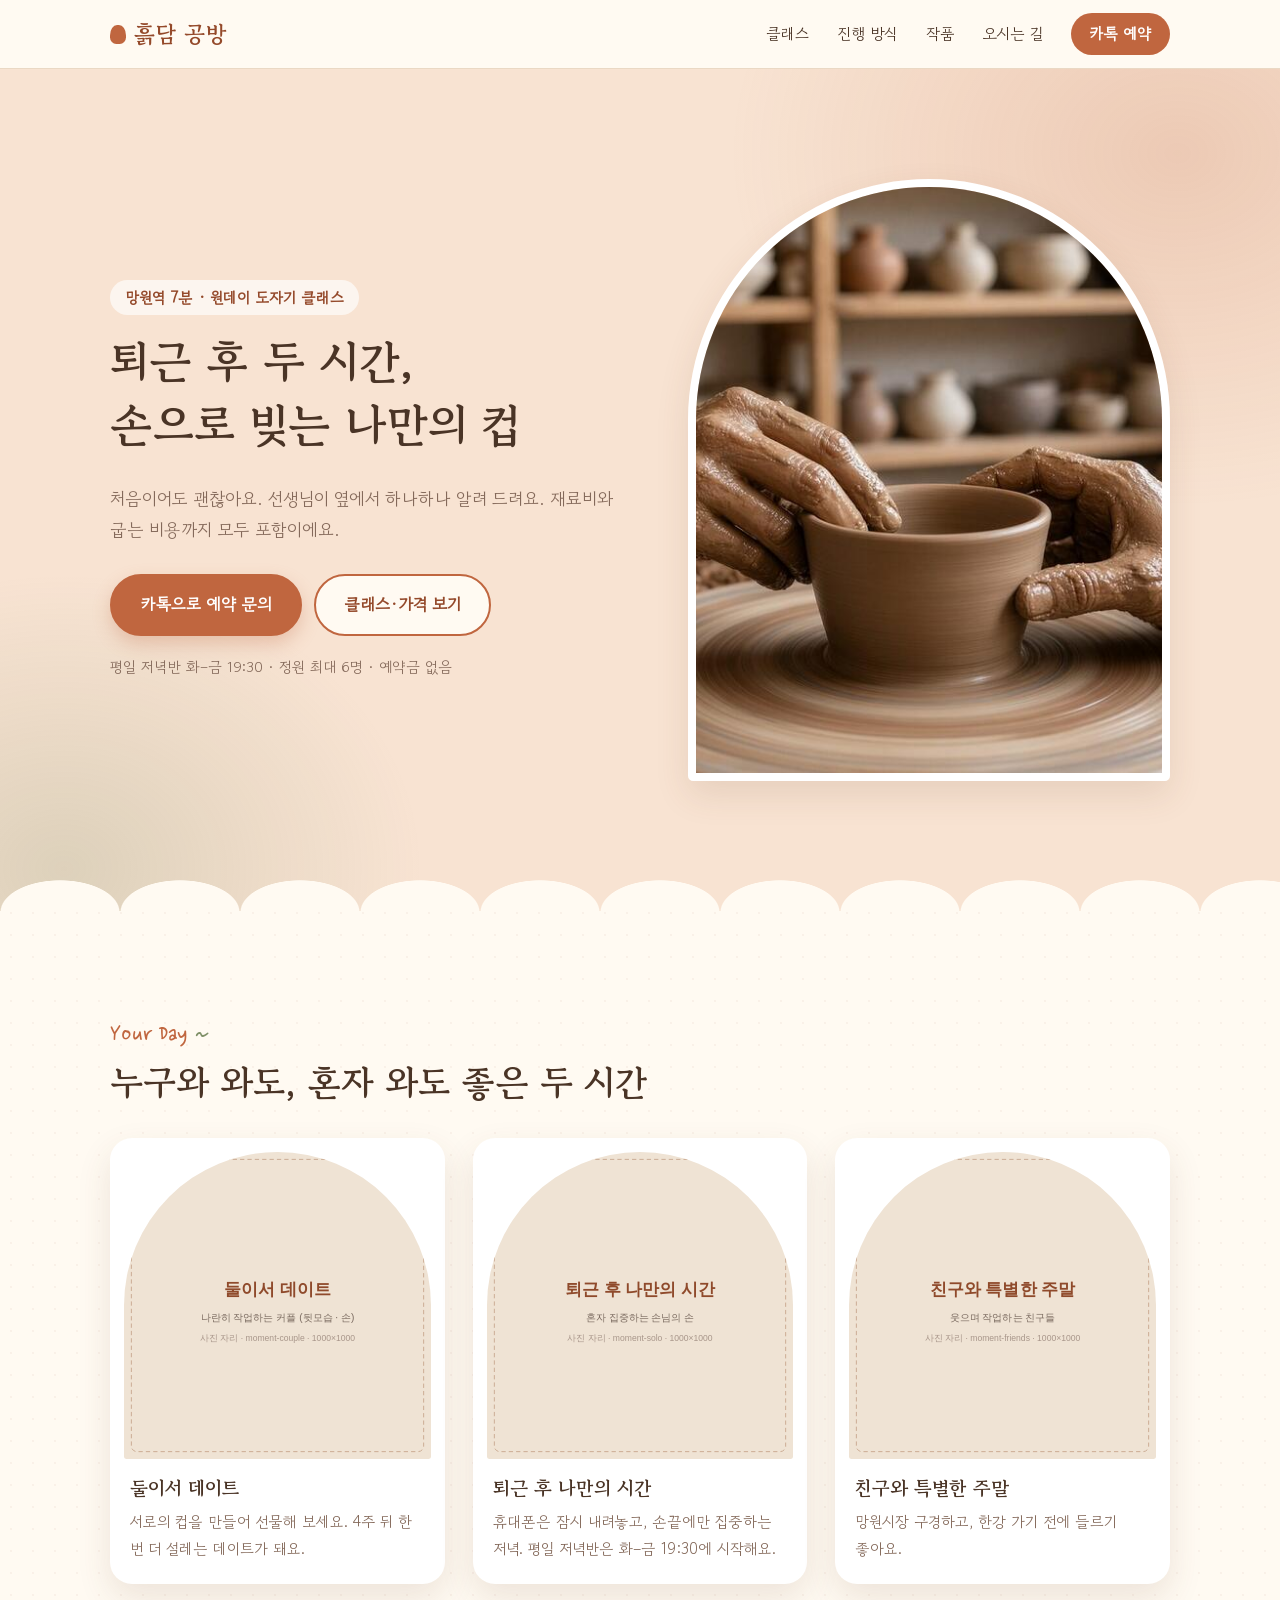
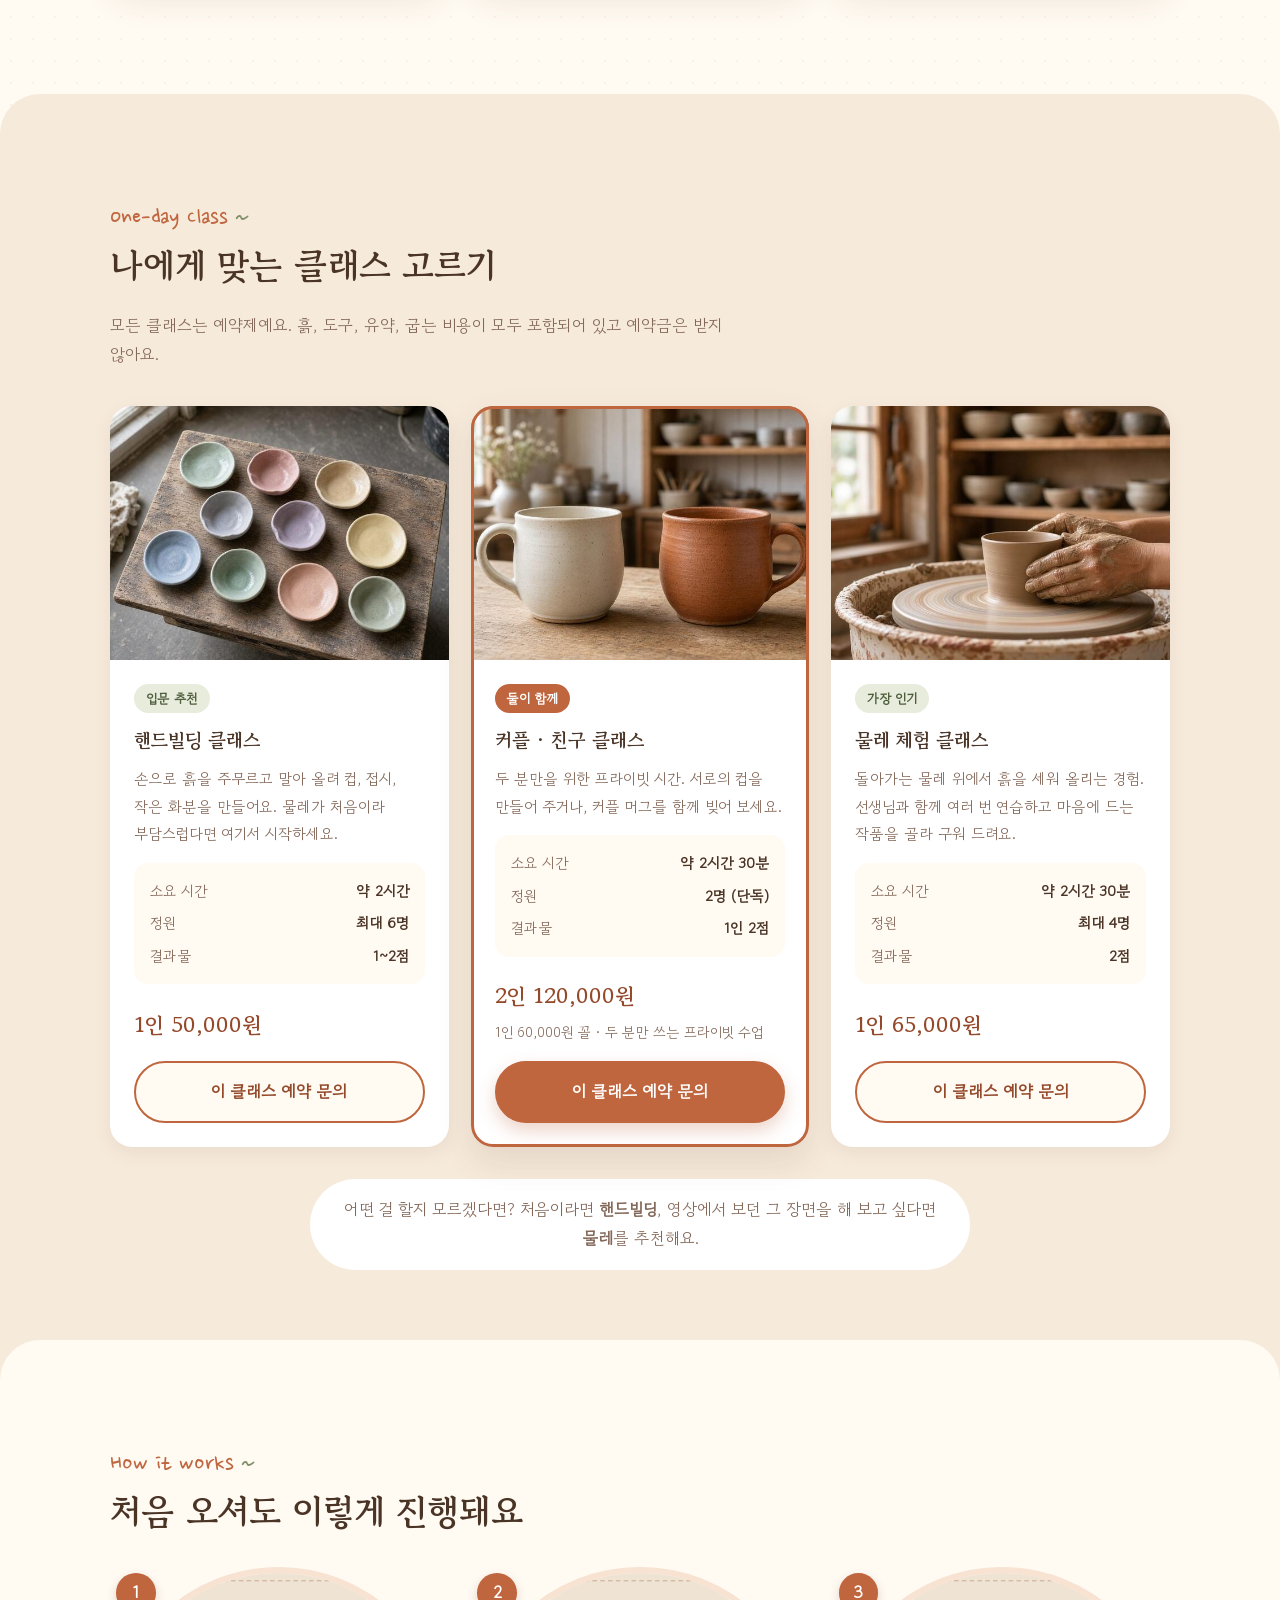
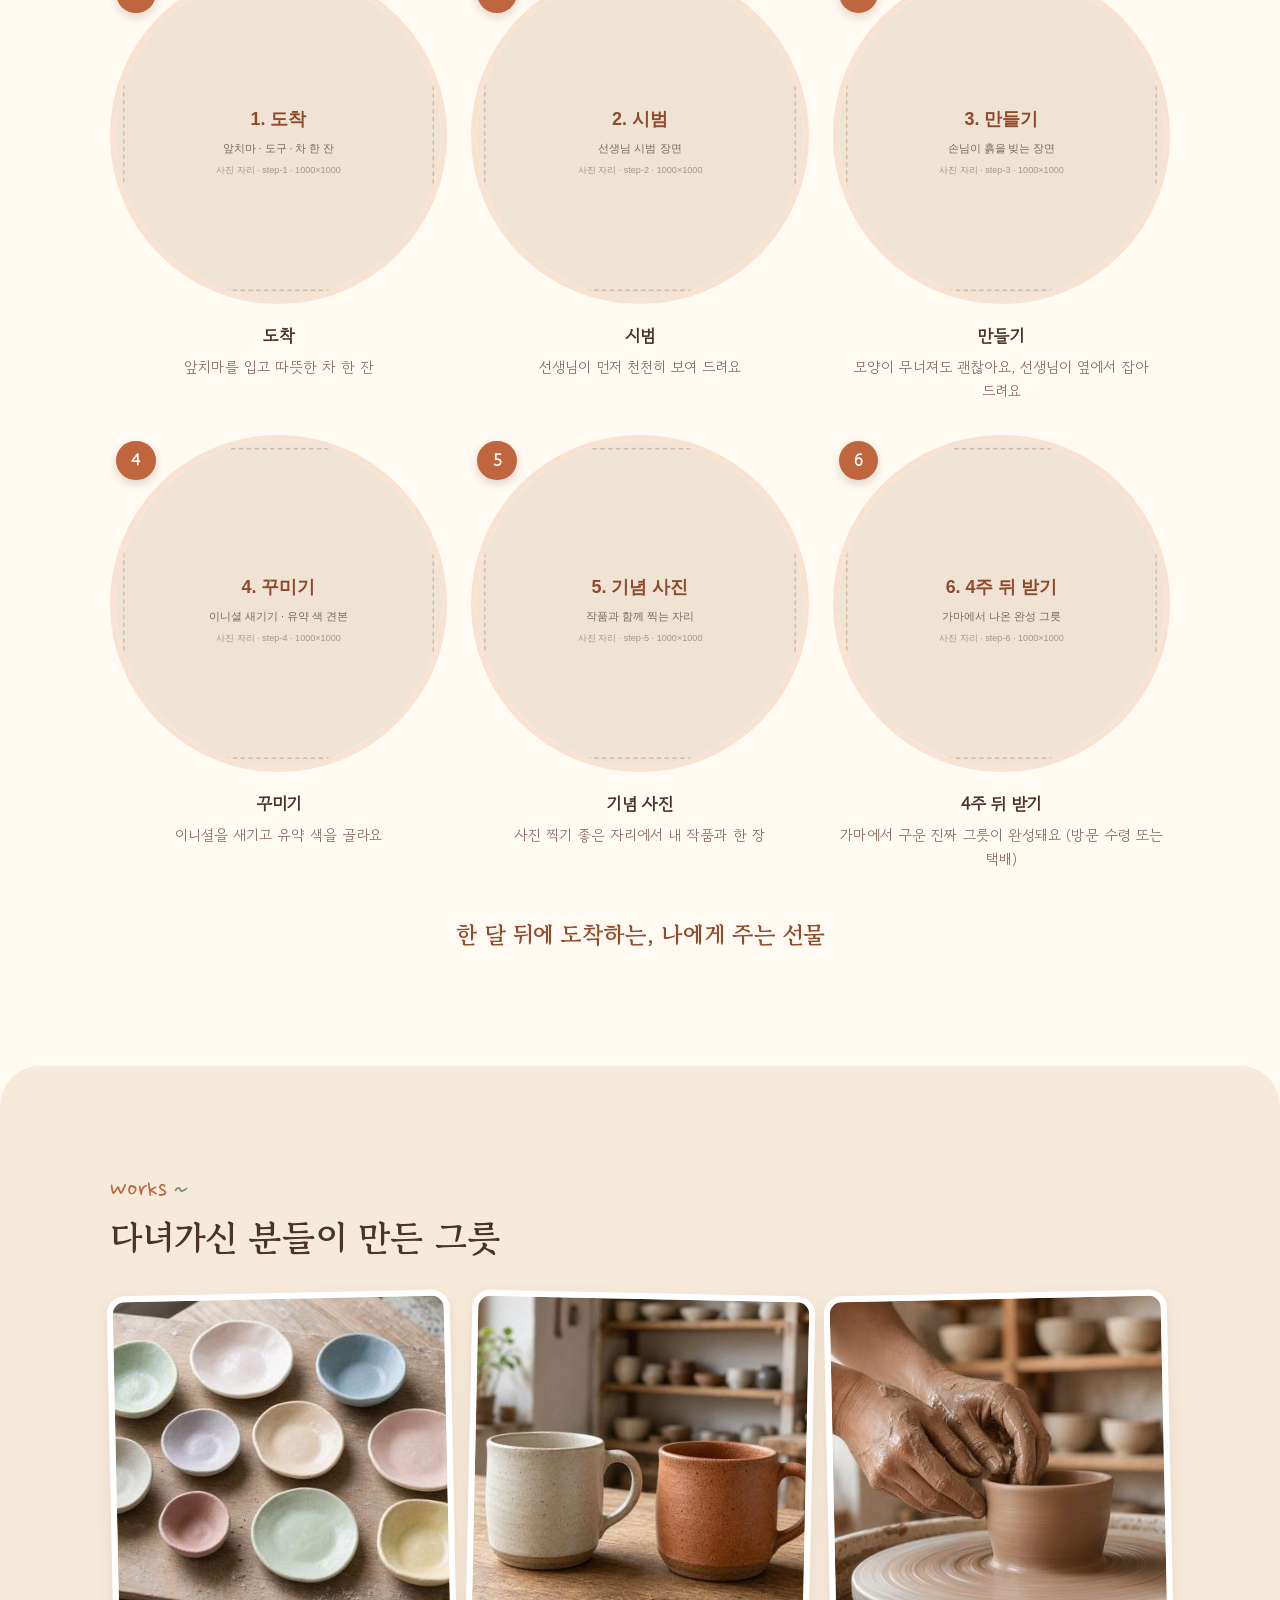
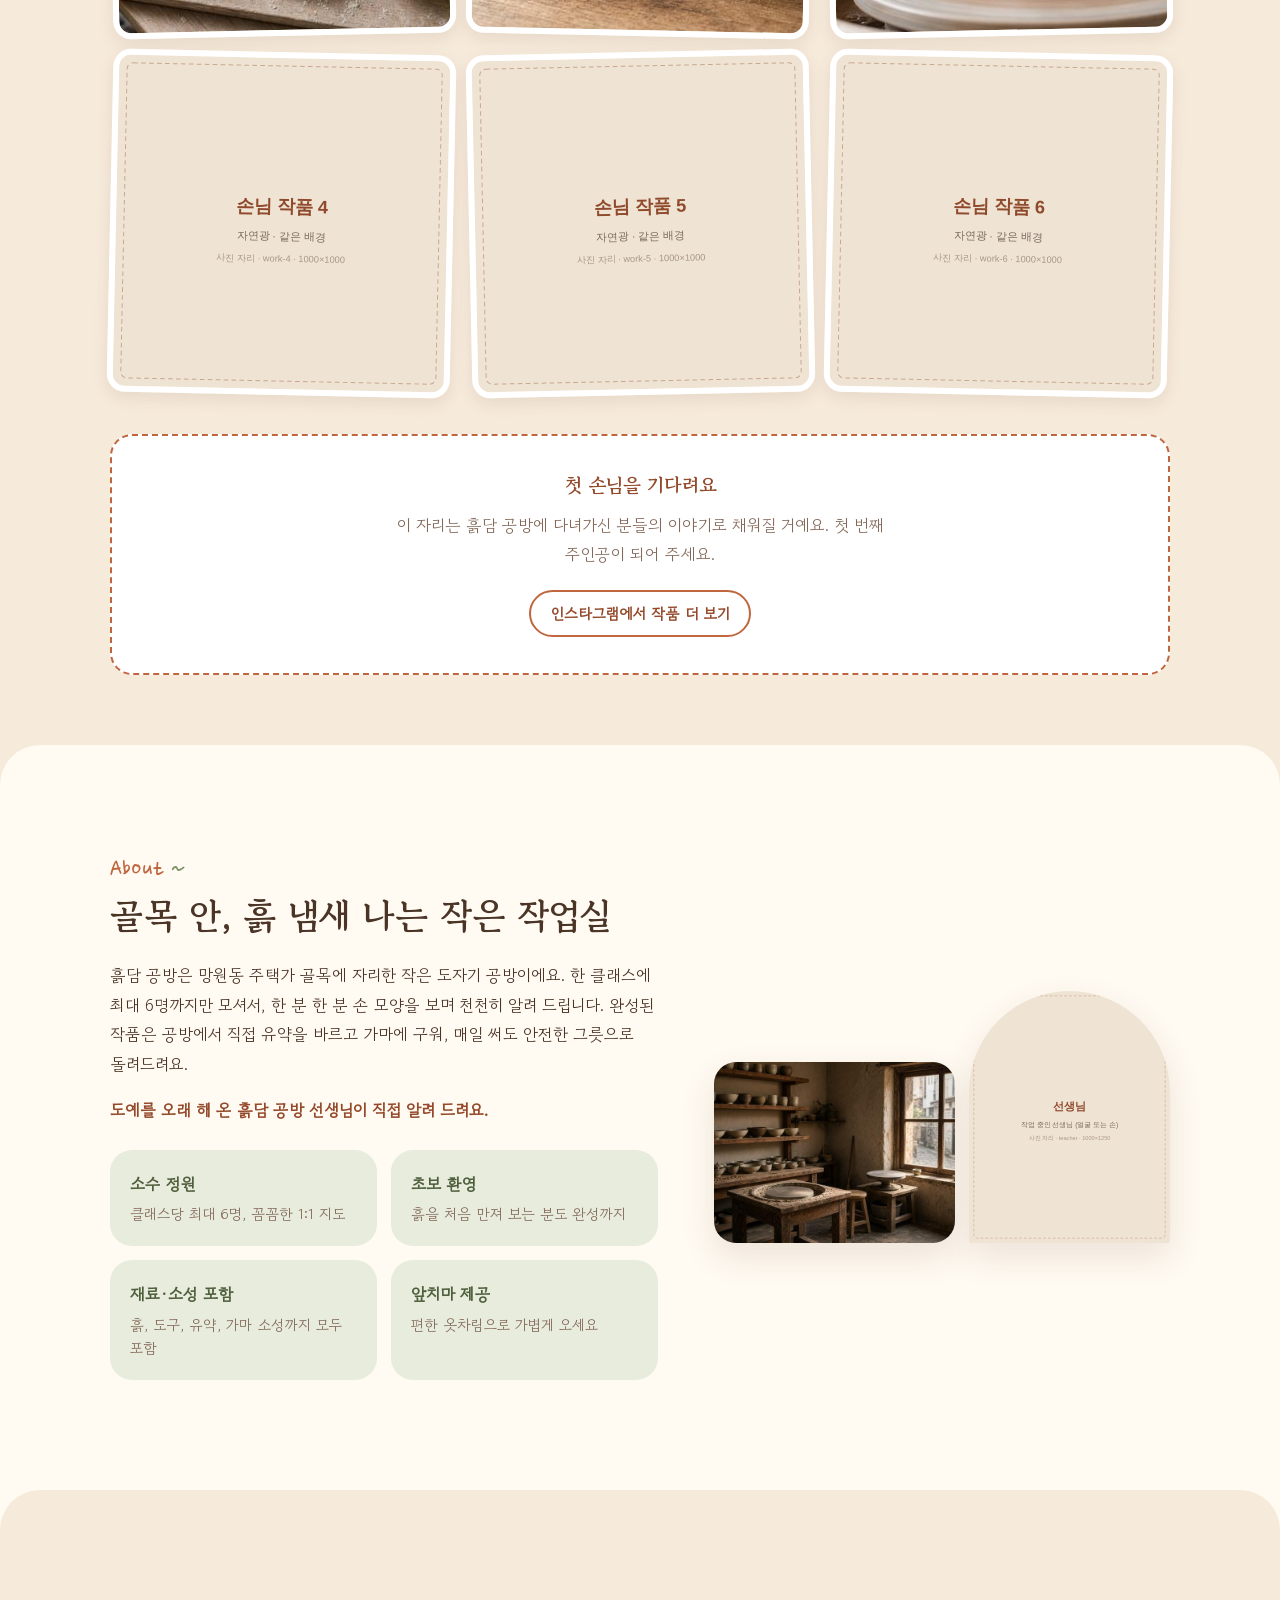
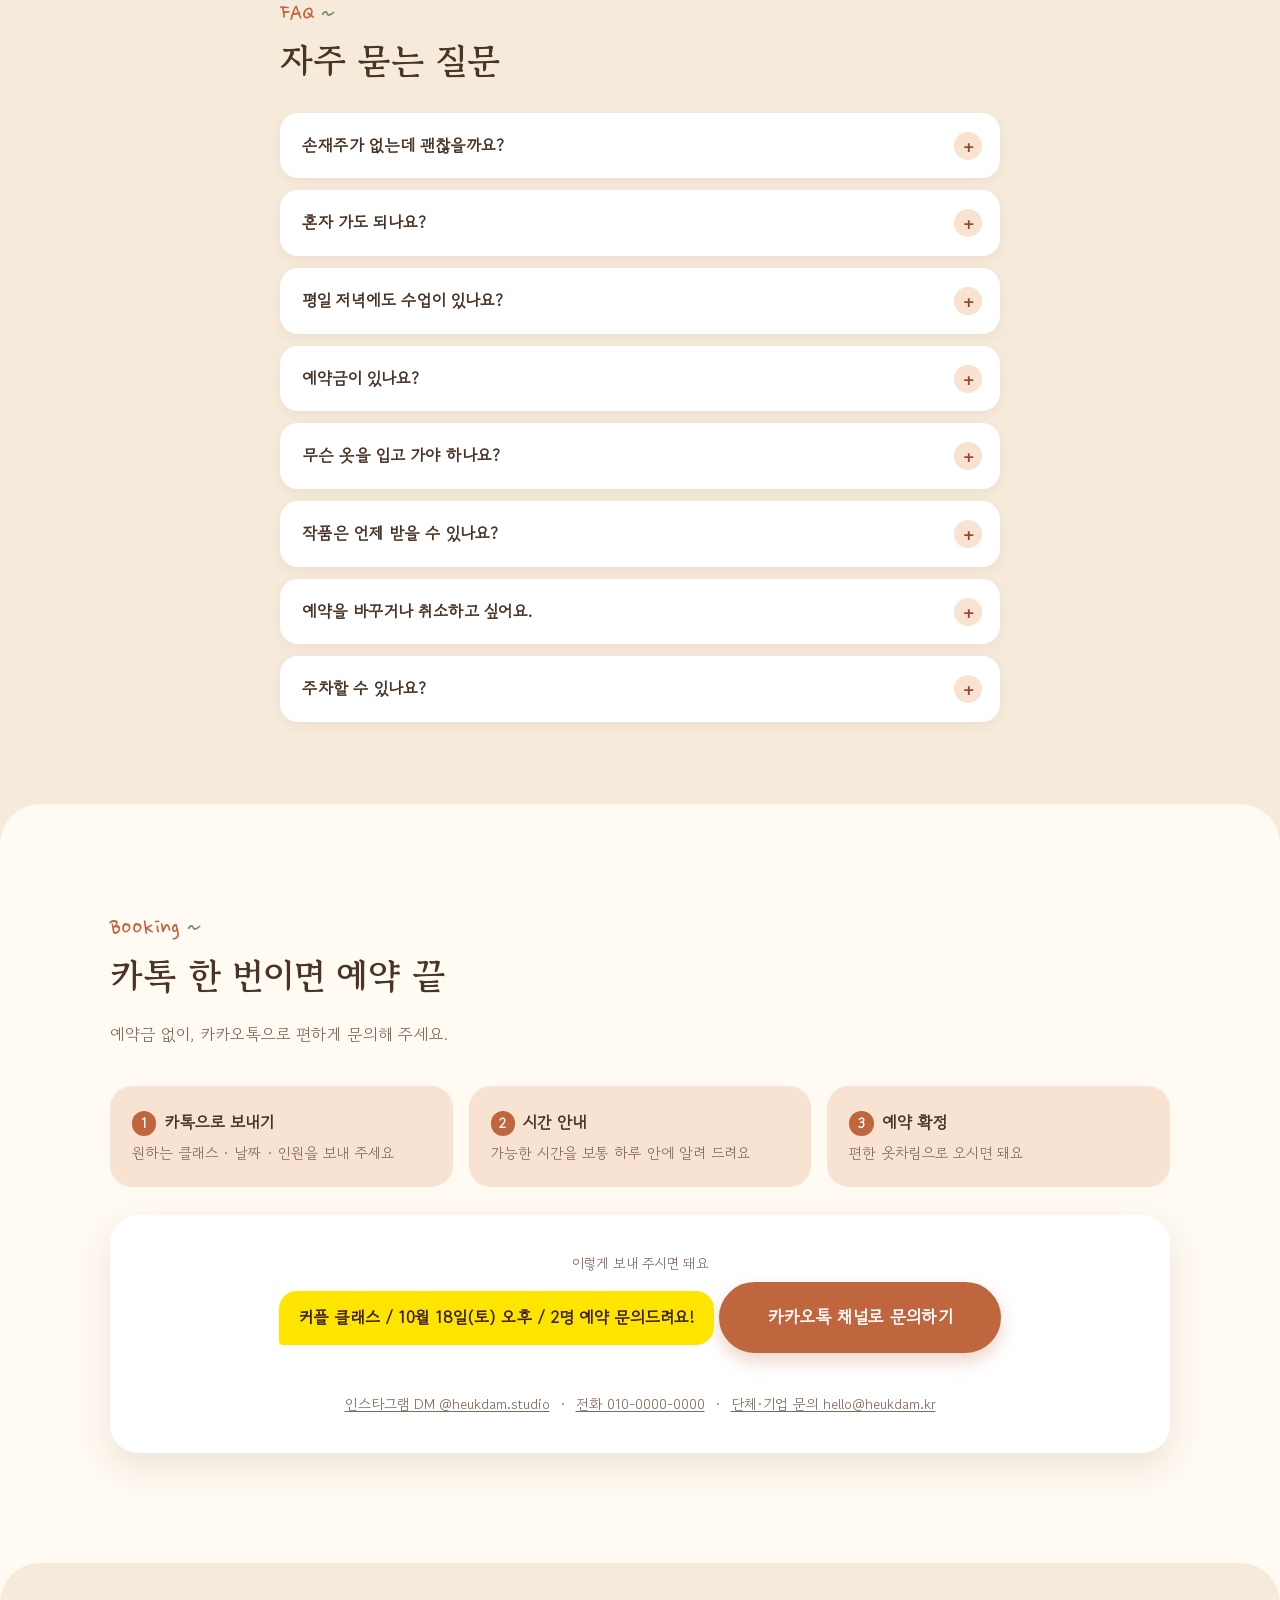
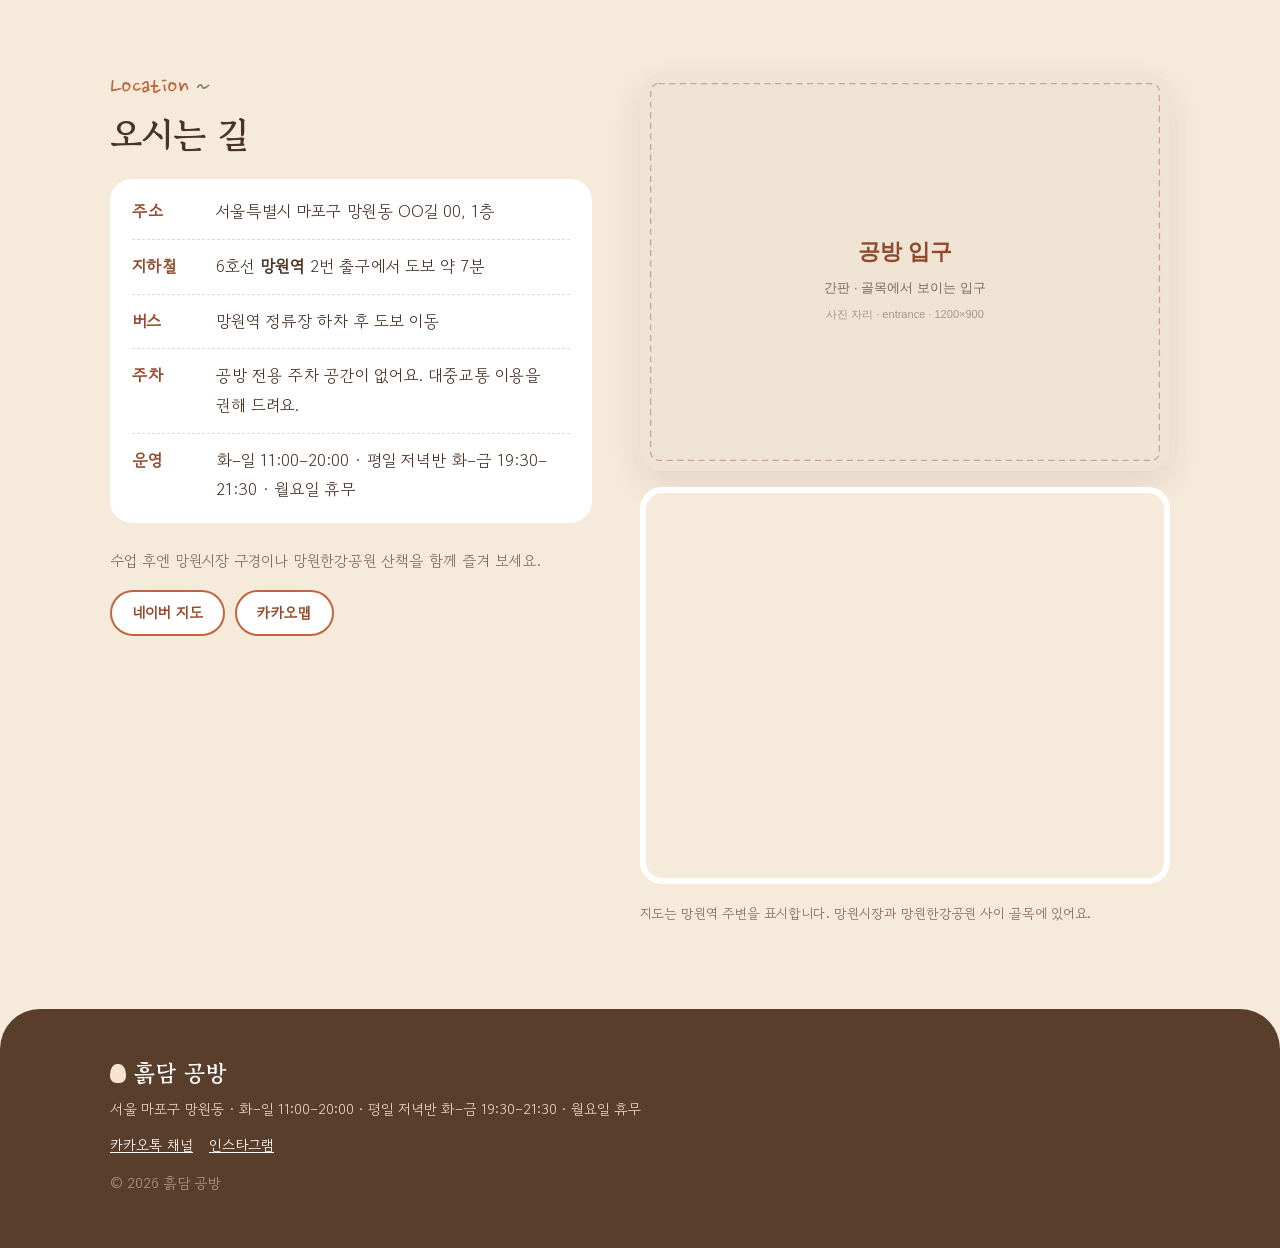
==== commit f0999980: "자리표시 이미지를 실제 사진 8장으로 교체 - 히어로, 클래스 3종, 공방 내부, 작품 1~3에 실제 사진 적용 - 자리 비율(4:5, 4:3, 1:1)에 맞게 자르고 휴대폰용/큰" ====
--- a/index.html
+++ b/index.html
@@ -50,8 +50,7 @@
           <p class="hero-facts">평일 저녁반 화–금 19:30 · 정원 최대 6명 · 예약금 없음</p>
         </div>
         <picture class="hero-photo">
-          <source media="(max-width: 720px)" srcset="images/hero-mobile.svg">
-          <img src="images/hero-wide.svg" alt="흙 묻은 두 손이 물레 위에서 컵을 세우는 모습" width="1600" height="900">
+          <img src="images/hero-wheel-720.jpg" srcset="images/hero-wheel-480.jpg 480w, images/hero-wheel-720.jpg 720w" sizes="(max-width: 900px) 440px, 480px" alt="흙 묻은 두 손이 물레 위에서 컵을 세우는 모습" width="720" height="900" fetchpriority="high">
         </picture>
       </div>
     </section>
@@ -90,7 +89,7 @@
 
         <div class="class-grid">
           <article class="class-card">
-            <img class="class-photo" src="images/class-handbuilding.svg" alt="손으로 빚은 컵과 접시" width="1200" height="900" loading="lazy">
+            <img class="class-photo" src="images/class-handbuild-600.jpg" srcset="images/class-handbuild-600.jpg 600w, images/class-handbuild-960.jpg 960w" sizes="(max-width: 720px) 92vw, (max-width: 900px) 46vw, 340px" alt="손으로 빚은 파스텔 색 작은 접시들" width="960" height="720" loading="lazy">
             <div class="class-body">
               <p class="class-tag">입문 추천</p>
               <h3>핸드빌딩 클래스</h3>
@@ -106,7 +105,7 @@
           </article>
 
           <article class="class-card class-card-featured">
-            <img class="class-photo" src="images/class-couple.svg" alt="둘이 함께 만든 커플 머그 한 쌍" width="1200" height="900" loading="lazy">
+            <img class="class-photo" src="images/class-couple-mugs-600.jpg" srcset="images/class-couple-mugs-600.jpg 600w, images/class-couple-mugs-960.jpg 960w" sizes="(max-width: 900px) 92vw, 340px" alt="둘이 함께 만든 커플 머그 한 쌍" width="960" height="720" loading="lazy">
             <div class="class-body">
               <p class="class-tag">둘이 함께</p>
               <h3>커플 · 친구 클래스</h3>
@@ -123,7 +122,7 @@
           </article>
 
           <article class="class-card">
-            <img class="class-photo" src="images/class-wheel.svg" alt="물레로 만든 그릇" width="1200" height="900" loading="lazy">
+            <img class="class-photo" src="images/class-wheel-600.jpg" srcset="images/class-wheel-600.jpg 600w, images/class-wheel-960.jpg 960w" sizes="(max-width: 720px) 92vw, (max-width: 900px) 46vw, 340px" alt="물레 위에서 흙 묻은 손으로 컵을 빚는 모습" width="960" height="720" loading="lazy">
             <div class="class-body">
               <p class="class-tag">가장 인기</p>
               <h3>물레 체험 클래스</h3>
@@ -190,9 +189,9 @@
         <p class="section-label">Works</p>
         <h2>다녀가신 분들이 만든 그릇</h2>
         <div class="works-grid">
-          <img src="images/work-1.svg" alt="손님 작품 사진 자리" width="1000" height="1000" loading="lazy">
-          <img src="images/work-2.svg" alt="손님 작품 사진 자리" width="1000" height="1000" loading="lazy">
-          <img src="images/work-3.svg" alt="손님 작품 사진 자리" width="1000" height="1000" loading="lazy">
+          <img src="images/work-1-600.jpg" srcset="images/work-1-360.jpg 360w, images/work-1-600.jpg 600w" sizes="(max-width: 720px) 46vw, 340px" alt="손님이 만든 파스텔 색 작은 접시들" width="600" height="600" loading="lazy">
+          <img src="images/work-2-600.jpg" srcset="images/work-2-360.jpg 360w, images/work-2-600.jpg 600w" sizes="(max-width: 720px) 46vw, 340px" alt="손님이 만든 머그 두 개" width="600" height="600" loading="lazy">
+          <img src="images/work-3-600.jpg" srcset="images/work-3-360.jpg 360w, images/work-3-600.jpg 600w" sizes="(max-width: 720px) 46vw, 340px" alt="물레 위에서 컵을 빚는 손님의 손" width="600" height="600" loading="lazy">
           <img src="images/work-4.svg" alt="손님 작품 사진 자리" width="1000" height="1000" loading="lazy">
           <img src="images/work-5.svg" alt="손님 작품 사진 자리" width="1000" height="1000" loading="lazy">
           <img src="images/work-6.svg" alt="손님 작품 사진 자리" width="1000" height="1000" loading="lazy">
@@ -235,7 +234,7 @@
           </ul>
         </div>
         <div class="about-photos">
-          <img src="images/studio.svg" alt="그릇이 놓인 선반과 작업대가 있는 공방 내부" width="1200" height="900" loading="lazy">
+          <img src="images/studio-600.jpg" srcset="images/studio-600.jpg 600w, images/studio-960.jpg 960w" sizes="(max-width: 900px) 52vw, 260px" alt="그릇이 놓인 선반과 작업대가 있는 공방 내부" width="960" height="720" loading="lazy">
           <img src="images/teacher.svg" alt="작업 중인 선생님" width="1000" height="1250" loading="lazy">
         </div>
       </div>
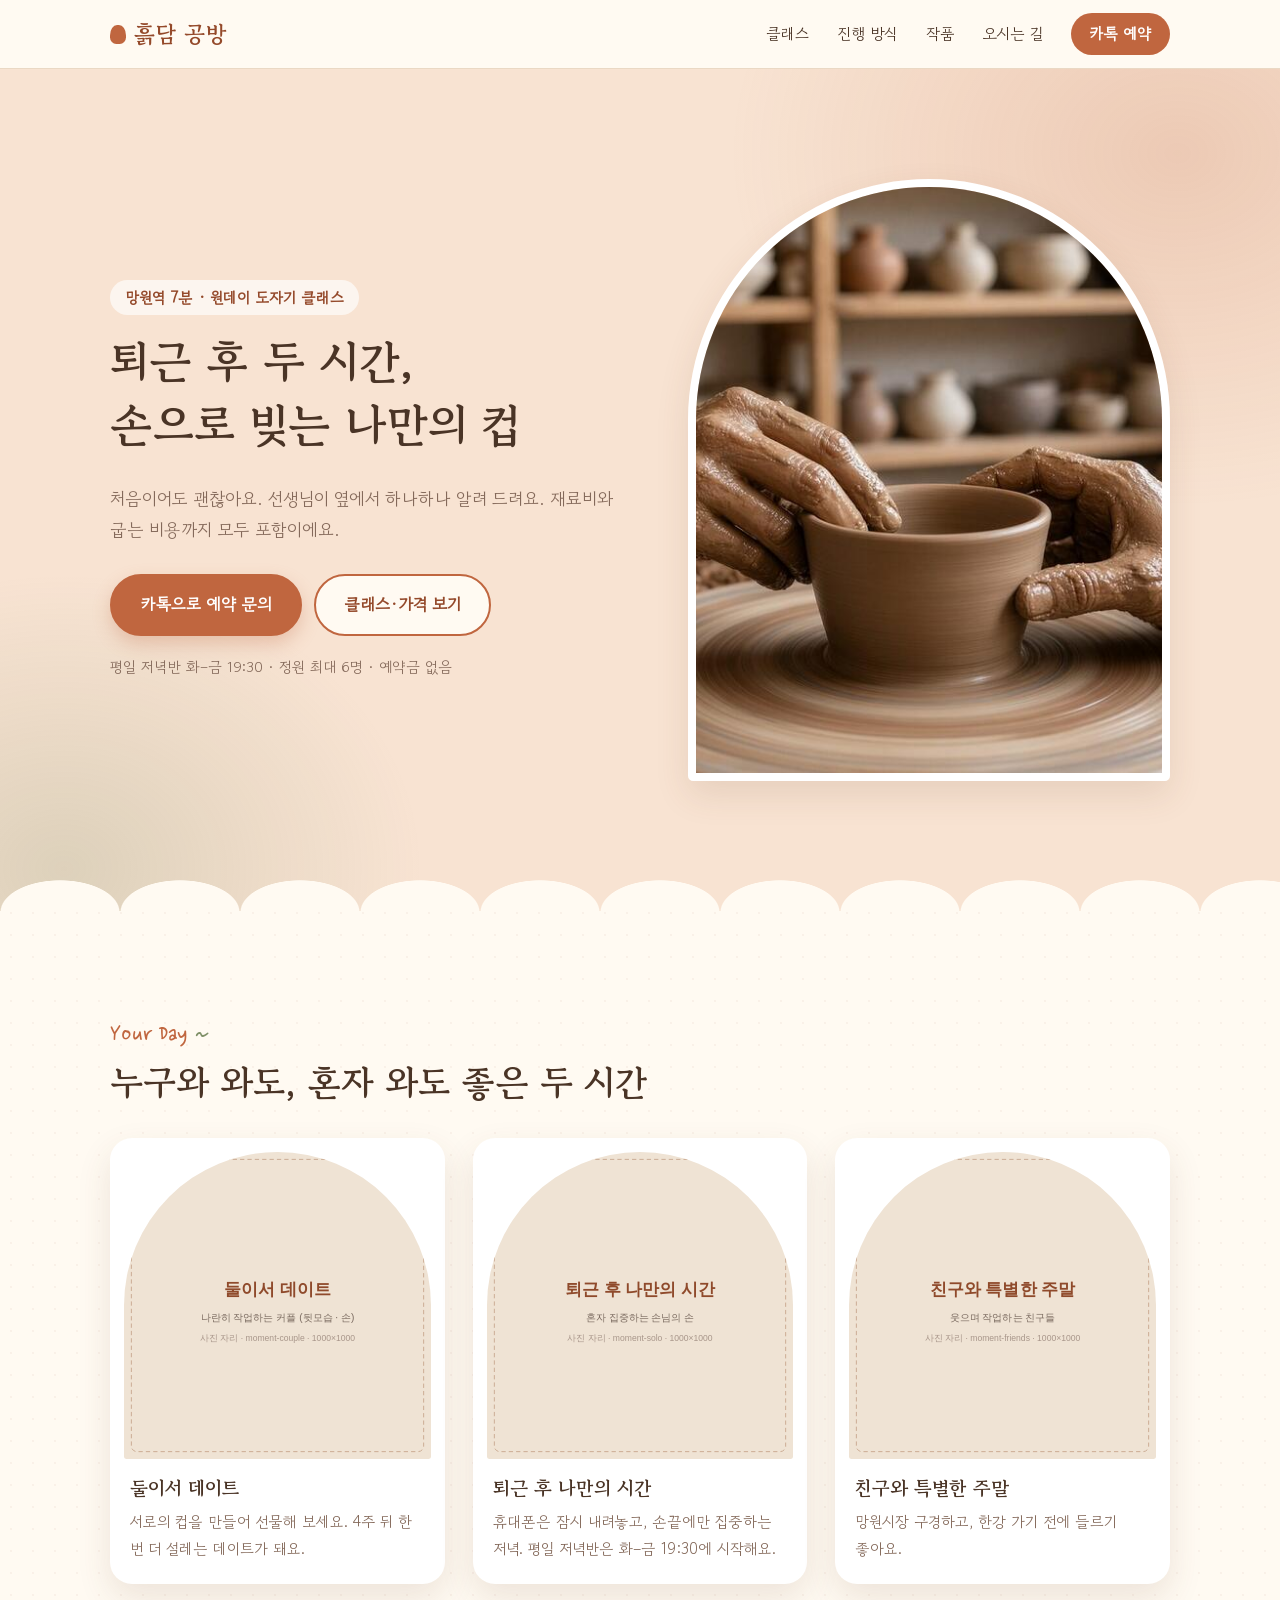
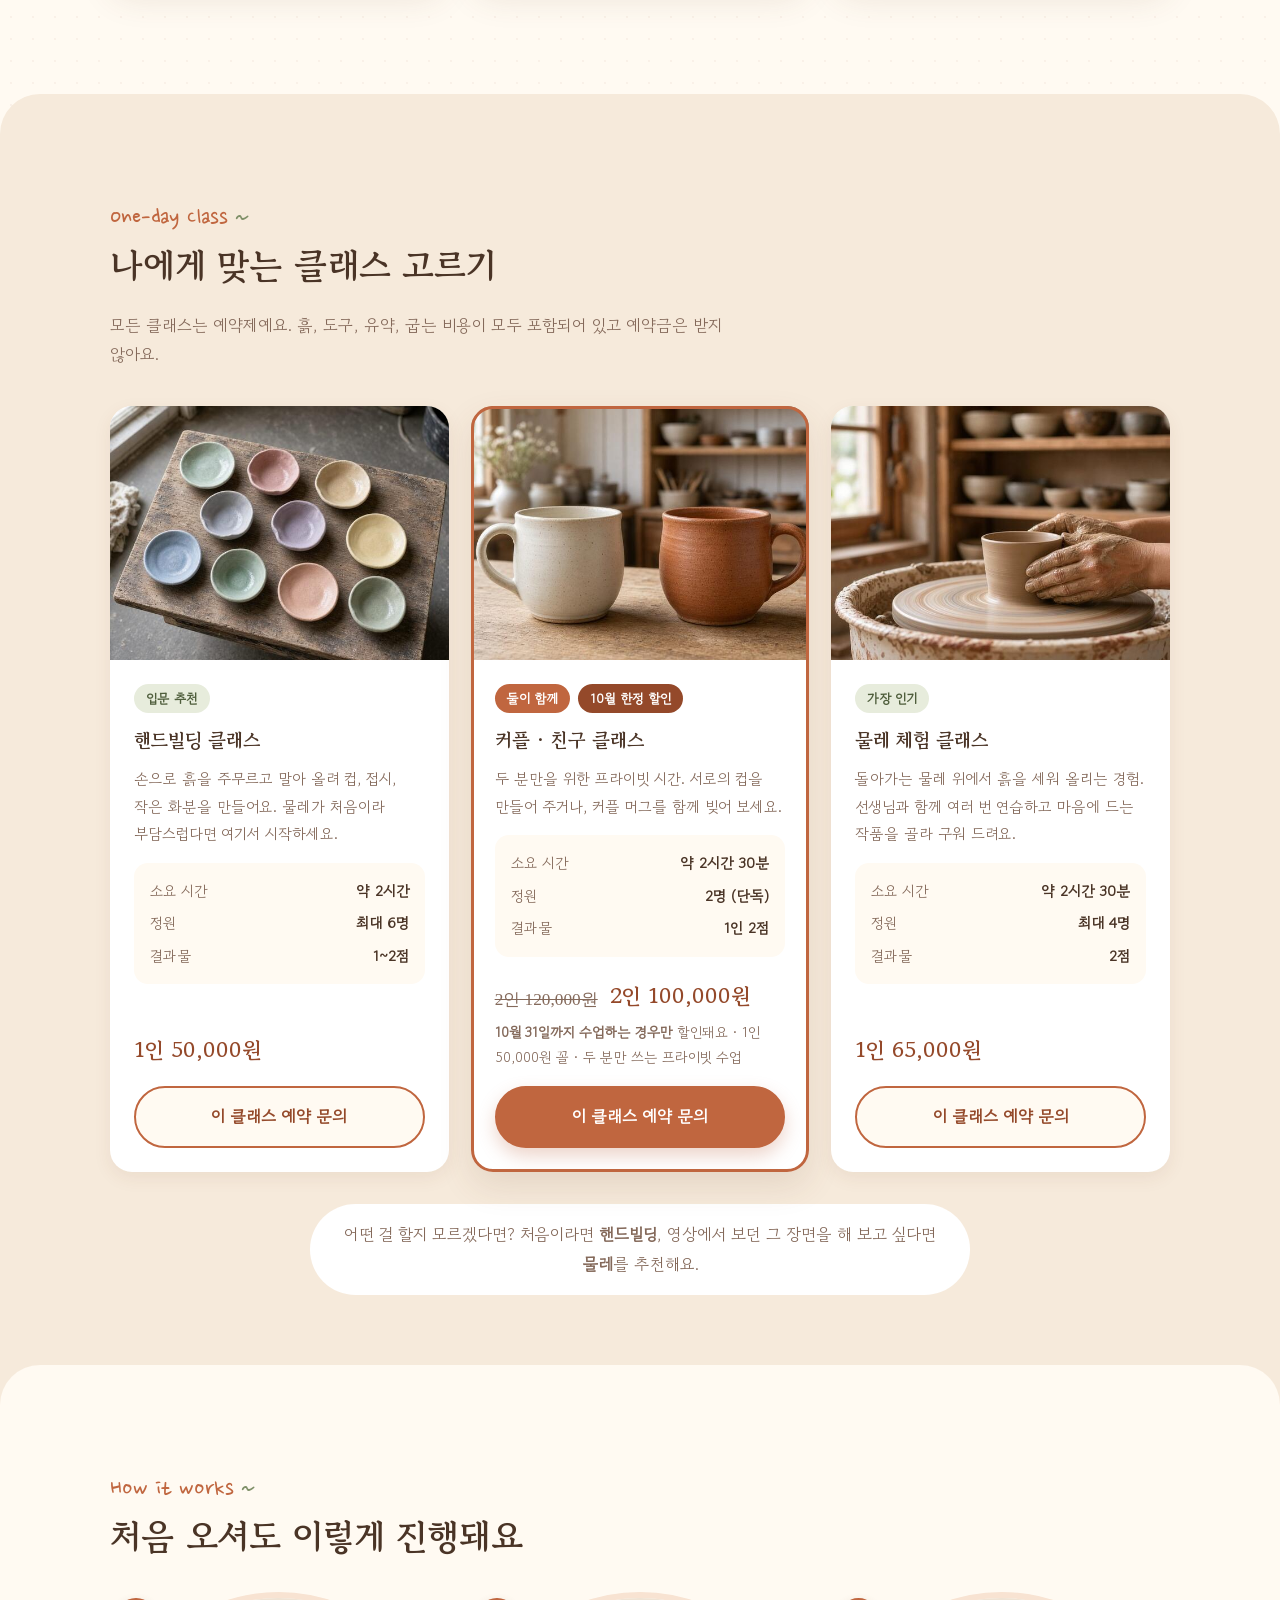
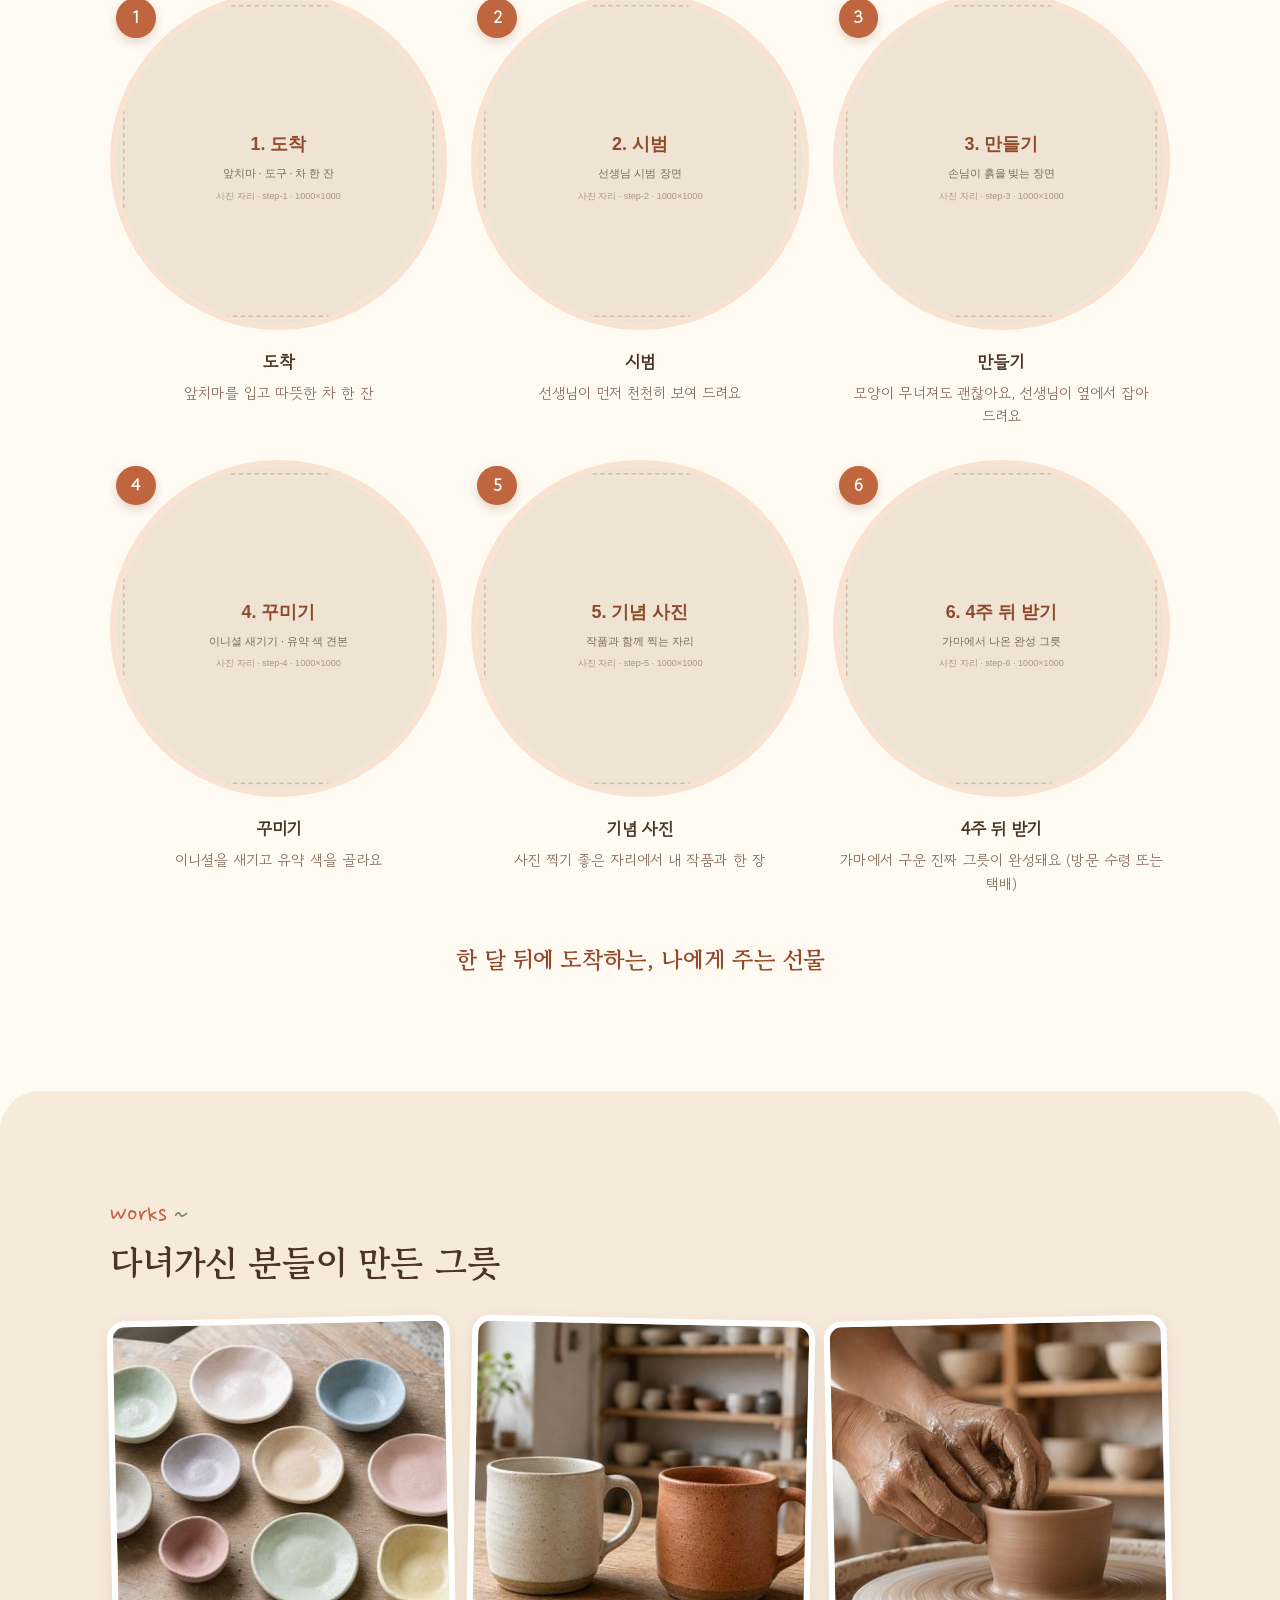
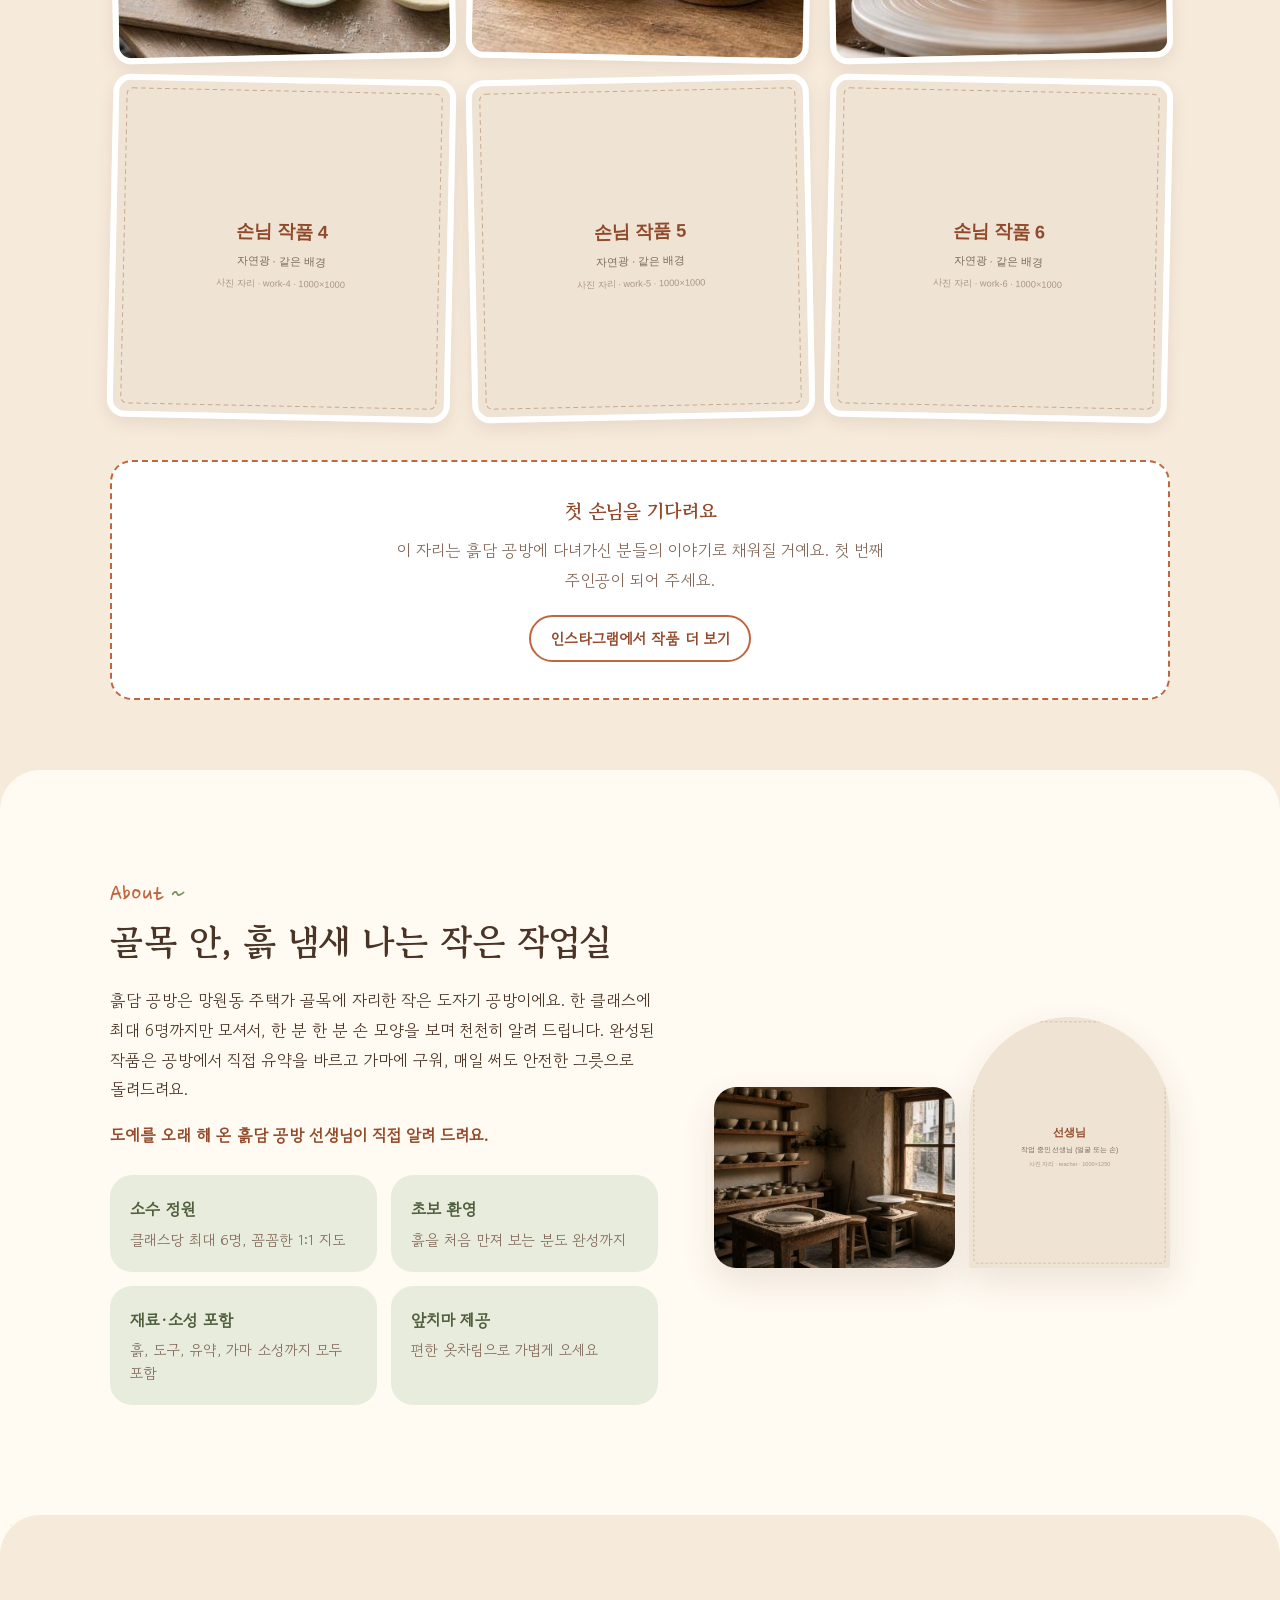
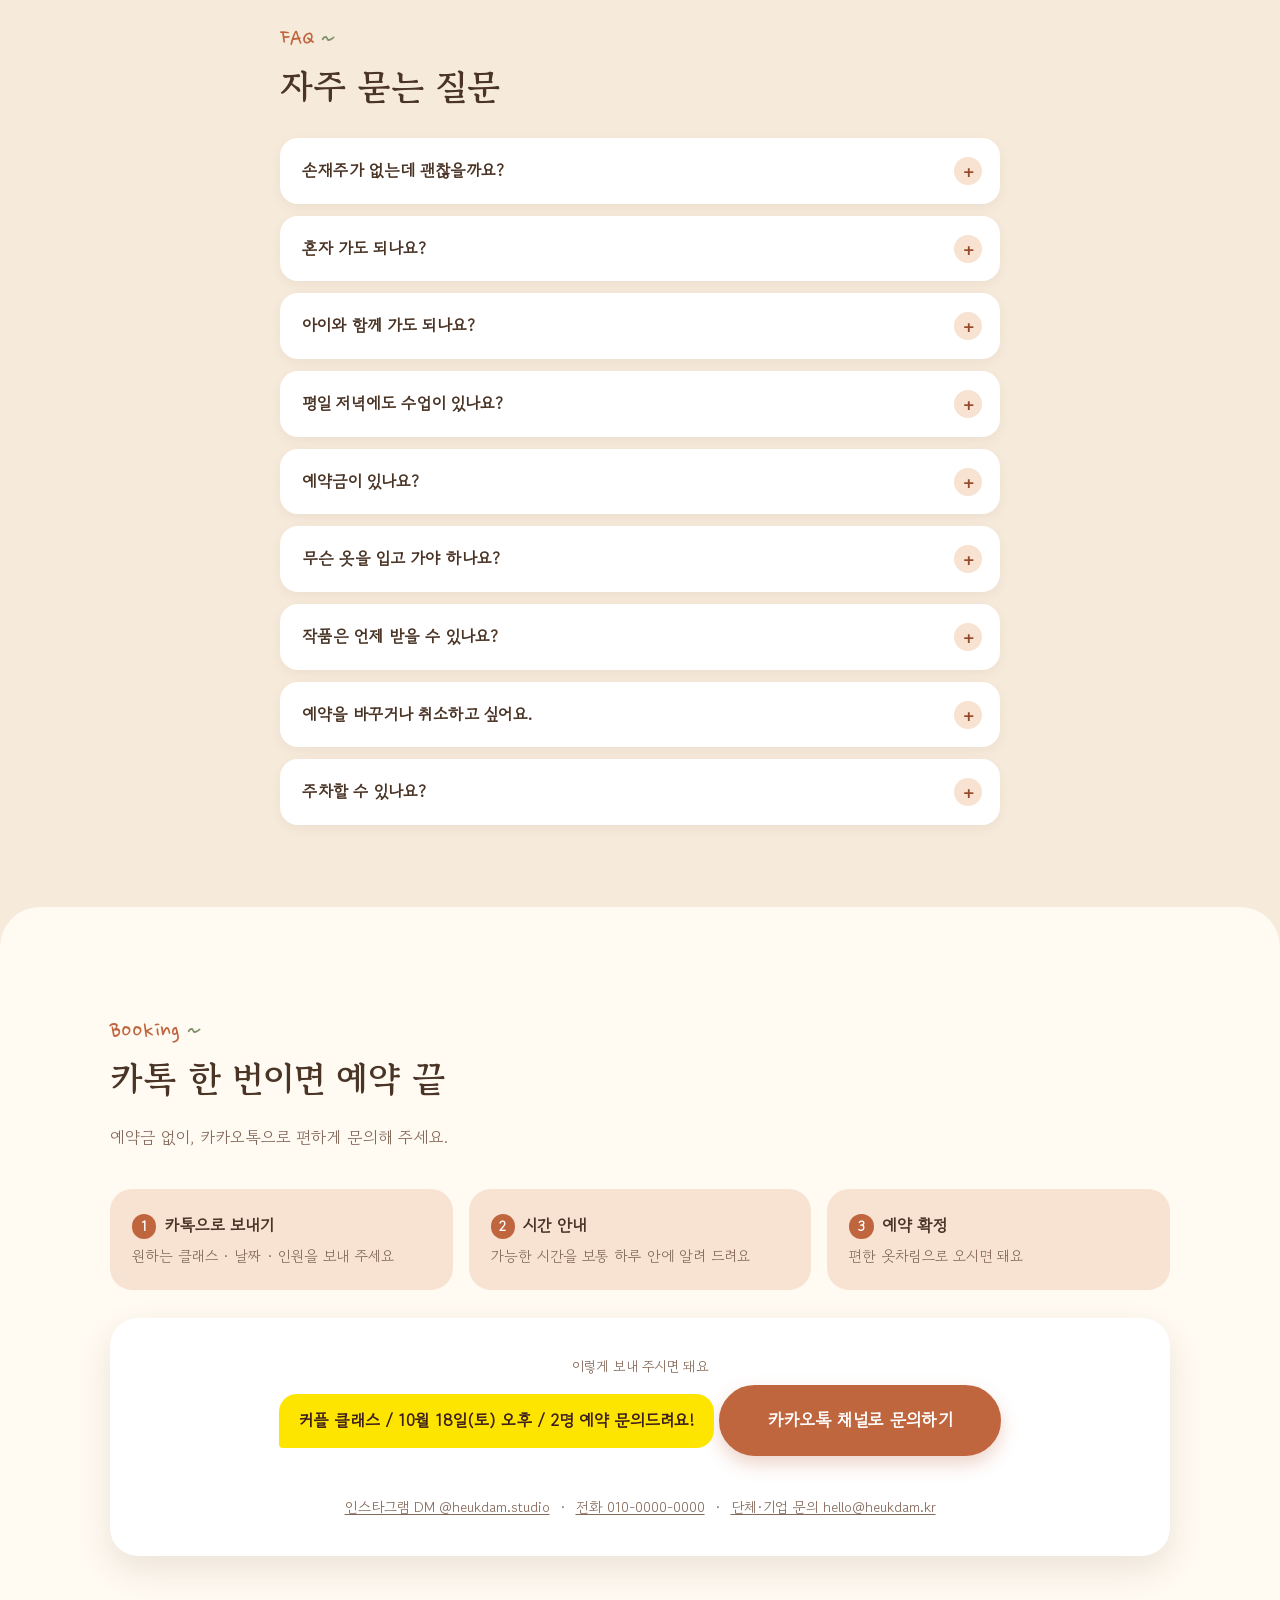
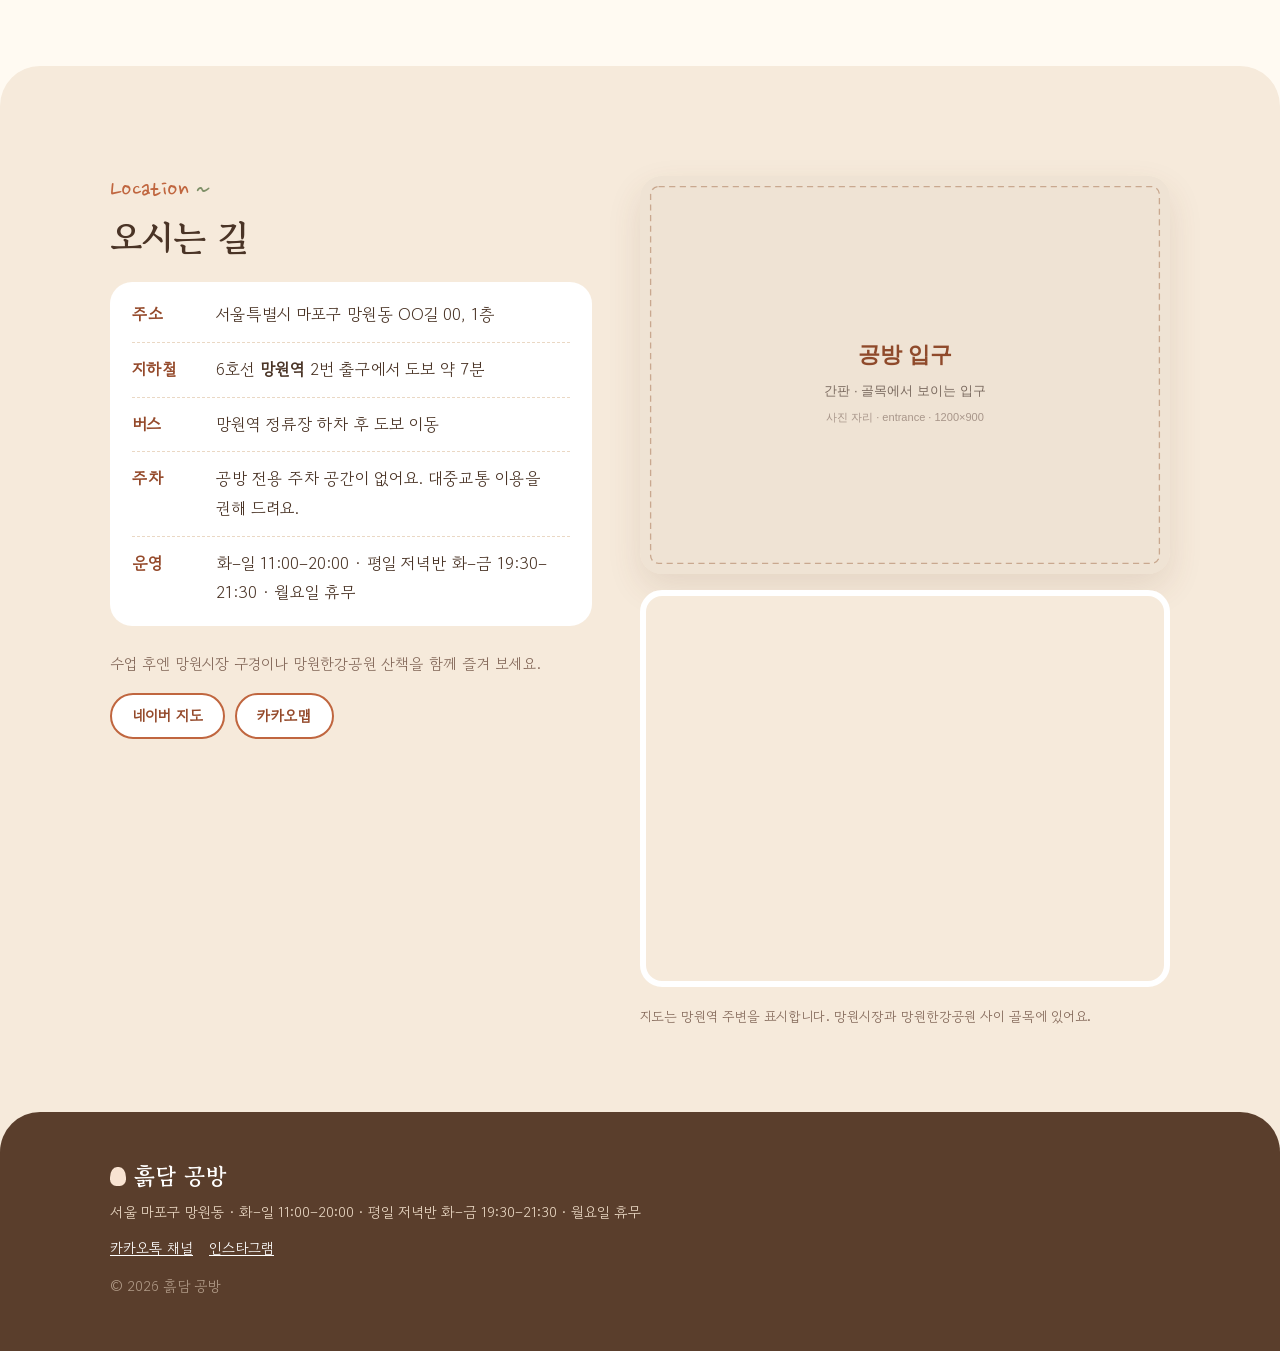
==== commit 9ac3e191: "자주 묻는 질문에 아이 동반 안내 추가, 커플 클래스 10월 한정 할인 표시 Co-Authored-By: Claude Opus 5.5 <noreply@anthropic.com> C" ====
--- a/index.html
+++ b/index.html
@@ -107,7 +107,11 @@
           <article class="class-card class-card-featured">
             <img class="class-photo" src="images/class-couple-mugs-600.jpg" srcset="images/class-couple-mugs-600.jpg 600w, images/class-couple-mugs-960.jpg 960w" sizes="(max-width: 900px) 92vw, 340px" alt="둘이 함께 만든 커플 머그 한 쌍" width="960" height="720" loading="lazy">
             <div class="class-body">
-              <p class="class-tag">둘이 함께</p>
+              <!-- TODO: 10월 할인이 끝나면(11월 1일부터) 아래 "10월 한정 할인" 표시와 할인 가격을 원래대로 돌려 주세요 -->
+              <div class="class-tags">
+                <p class="class-tag">둘이 함께</p>
+                <p class="class-tag class-tag-sale">10월 한정 할인</p>
+              </div>
               <h3>커플 · 친구 클래스</h3>
               <p class="class-desc">두 분만을 위한 프라이빗 시간. 서로의 컵을 만들어 주거나, 커플 머그를 함께 빚어 보세요.</p>
               <dl class="class-meta">
@@ -115,8 +119,8 @@
                 <div><dt>정원</dt><dd>2명 (단독)</dd></div>
                 <div><dt>결과물</dt><dd>1인 2점</dd></div>
               </dl>
-              <p class="class-price">2인 120,000원</p>
-              <p class="class-price-note">1인 60,000원 꼴 · 두 분만 쓰는 프라이빗 수업</p>
+              <p class="class-price"><del>2인 120,000원</del> 2인 100,000원</p>
+              <p class="class-price-note"><strong>10월 31일까지 수업하는 경우만</strong> 할인돼요 · 1인 50,000원 꼴 · 두 분만 쓰는 프라이빗 수업</p>
               <a class="btn btn-primary btn-block" href="https://pf.kakao.com/" target="_blank" rel="noopener">이 클래스 예약 문의</a>
             </div>
           </article>
@@ -255,6 +259,10 @@
             <p>물론이에요. 혼자 오셔서 조용히 집중하다 가시는 분도 많아요.</p>
           </details>
           <details>
+            <summary>아이와 함께 가도 되나요?</summary>
+            <p>네, <strong>8살(초등학생)부터</strong> 함께하실 수 있어요. 아이는 <strong>핸드빌딩 클래스</strong>만 들을 수 있고, 보호자가 꼭 함께 들어와 주셔야 해요. 가격은 어른과 같아요.</p>
+          </details>
+          <details>
             <summary>평일 저녁에도 수업이 있나요?</summary>
             <p>네, 평일 저녁반은 <strong>화–금 19:30–21:30</strong>이에요. 퇴근 후에 편하게 오세요.</p>
           </details>
--- a/style.css
+++ b/style.css
@@ -192,12 +192,19 @@
   margin-bottom: 14px;
 }
 .class-card-featured .class-tag { color: #fff; background: var(--clay); }
+/* 라벨이 두 개일 때 옆으로 나란히 (좁으면 다음 줄로) */
+.class-tags { display: flex; flex-wrap: wrap; gap: 8px; margin-bottom: 14px; }
+.class-tags .class-tag { margin-bottom: 0; }
+/* 기간 한정 할인 표시: 옆 라벨보다 짙은 테라코타로 눈에 띄게 */
+.class-card-featured .class-tag-sale { background: var(--clay-dark); }
 .class-desc { color: var(--muted); font-size: 0.95rem; }
 .class-meta { margin: 0 0 20px; background: var(--cream); border-radius: 14px; padding: 12px 16px; }
 .class-meta div { display: flex; justify-content: space-between; font-size: 0.92rem; padding: 3px 0; }
 .class-meta dt { color: var(--muted); }
 .class-meta dd { margin: 0; font-weight: 700; }
 .class-price { margin: auto 0 16px; font-family: "Gowun Batang", serif; font-size: 1.35rem; font-weight: 700; color: var(--clay-dark); }
+/* 할인 전 원래 가격: 작고 흐리게, 가운데 줄 */
+.class-price del { font-size: 0.8em; font-weight: 400; color: var(--muted); margin-right: 0.3em; }
 .class-price-note { margin: -12px 0 16px; font-size: 0.88rem; color: var(--muted); }
 .class-guide { margin: 32px auto 0; max-width: 40em; text-align: center; color: var(--muted); background: #fff; padding: 16px 20px; border-radius: 999px; }
 
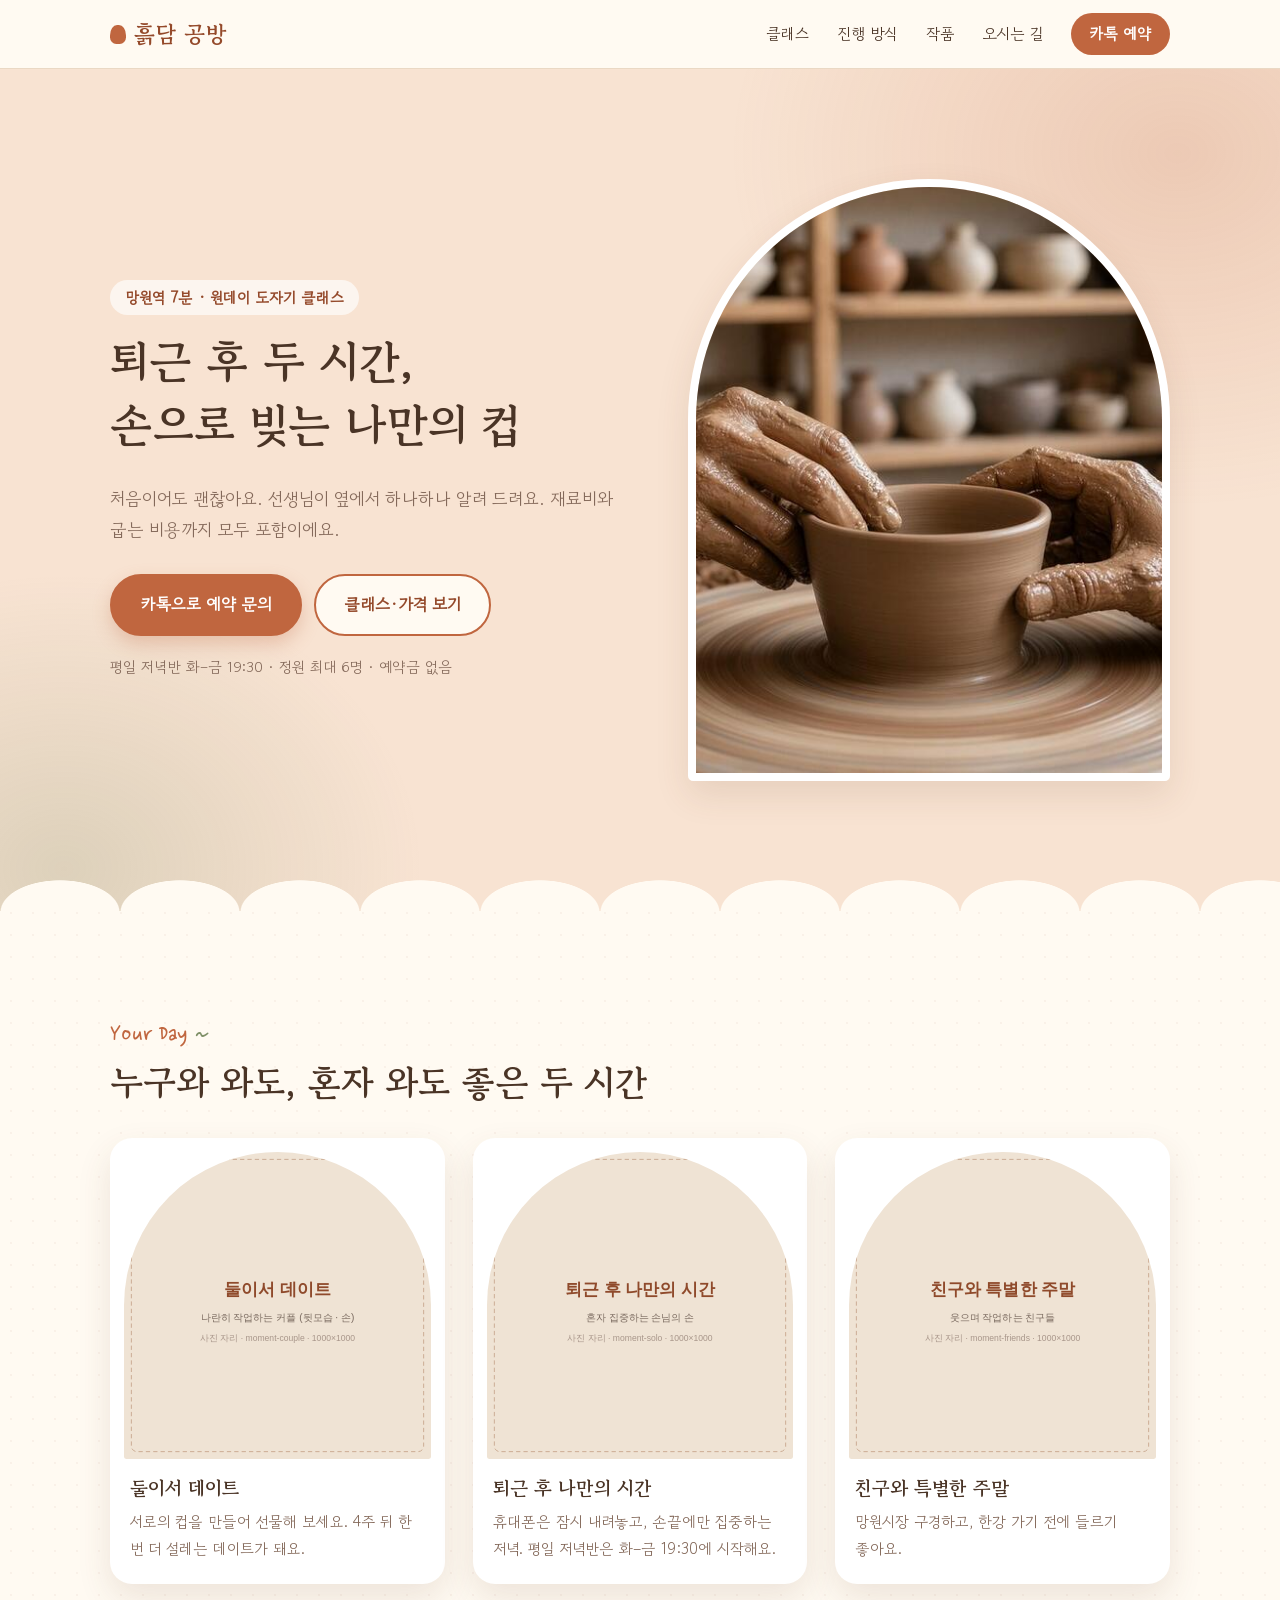
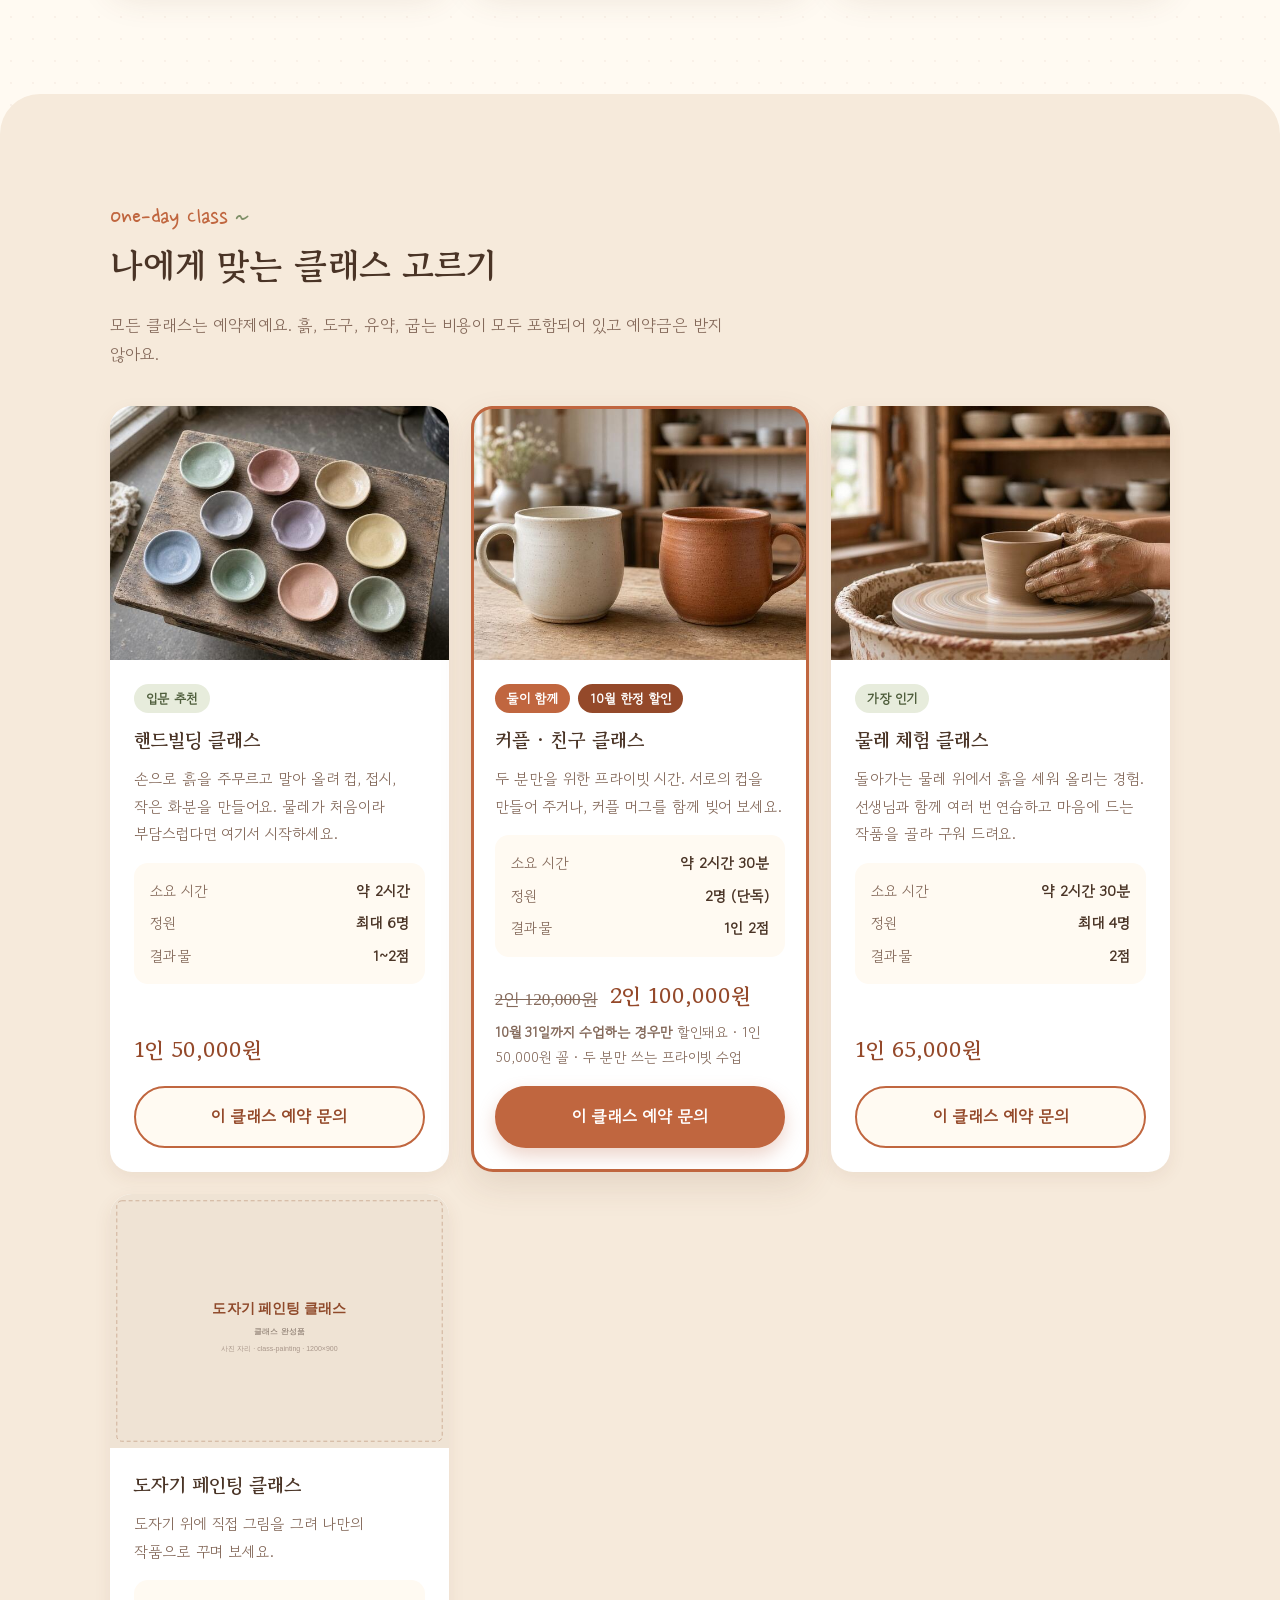
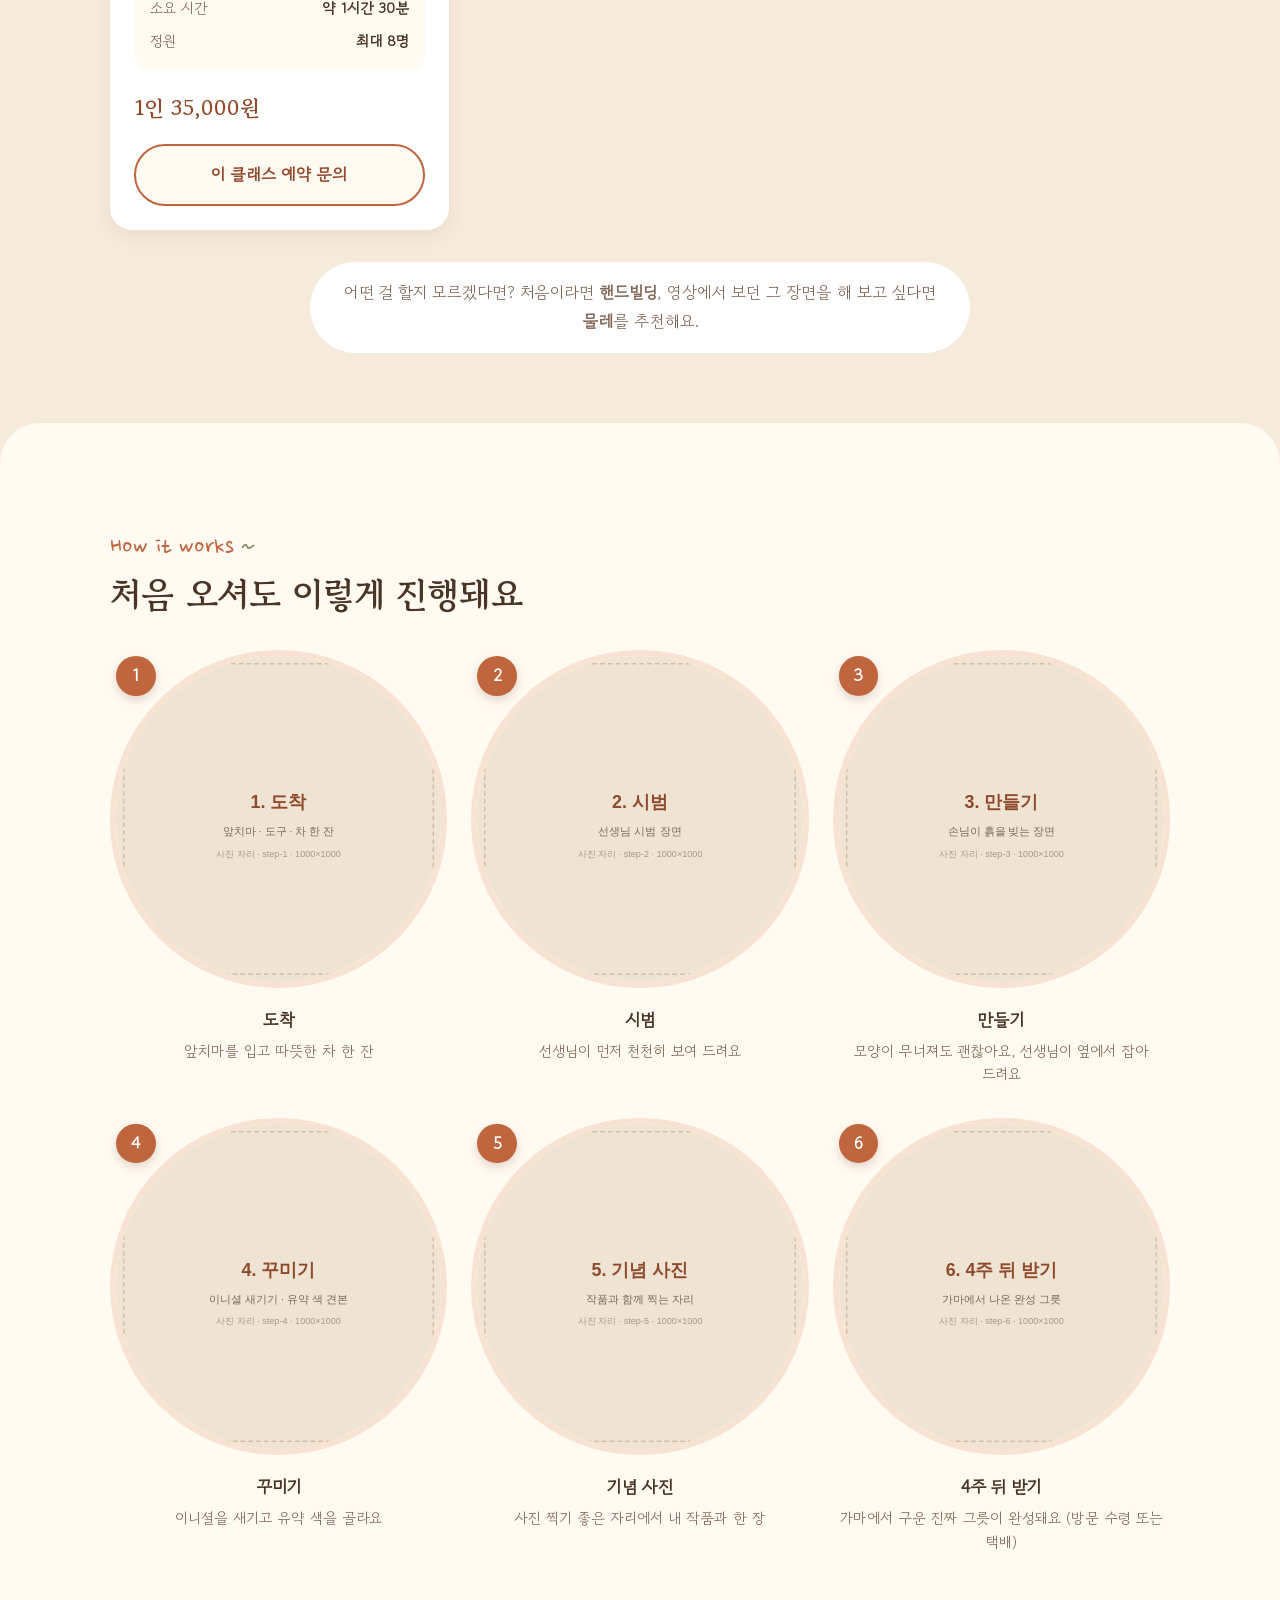
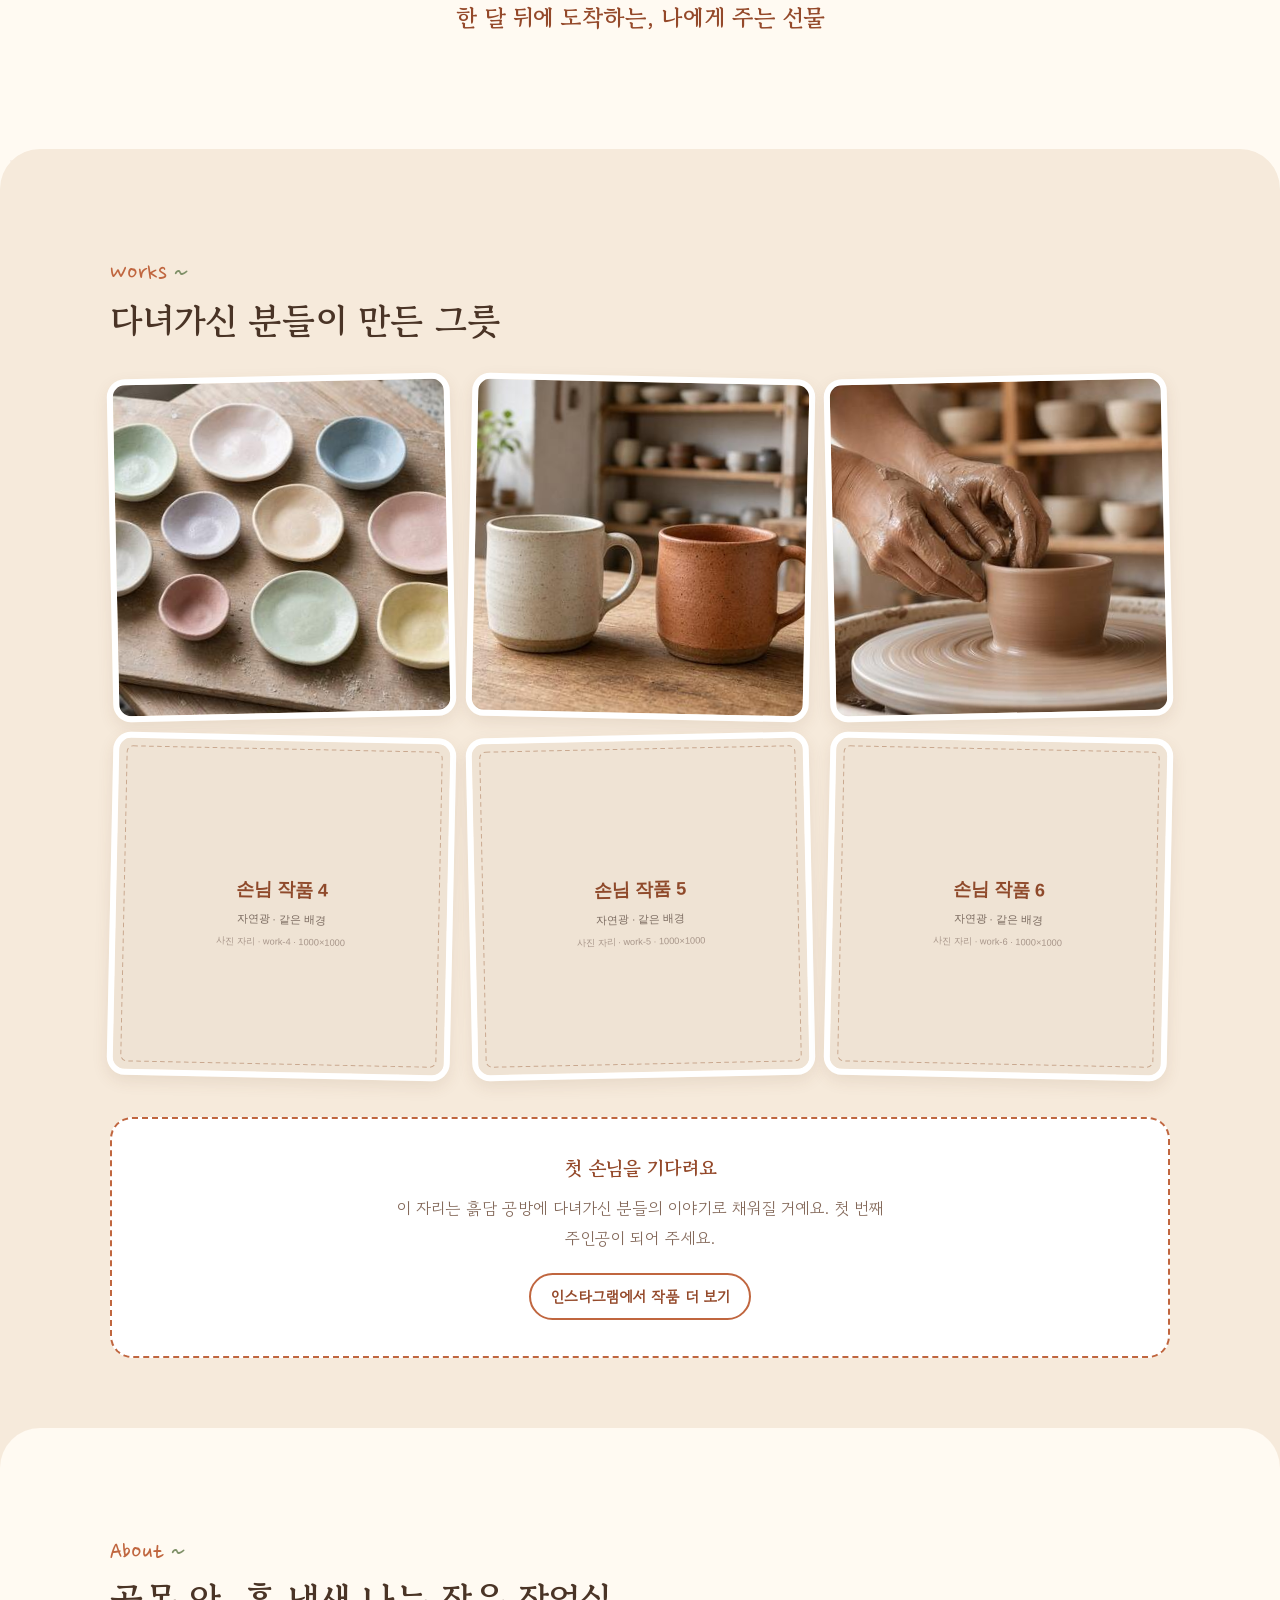
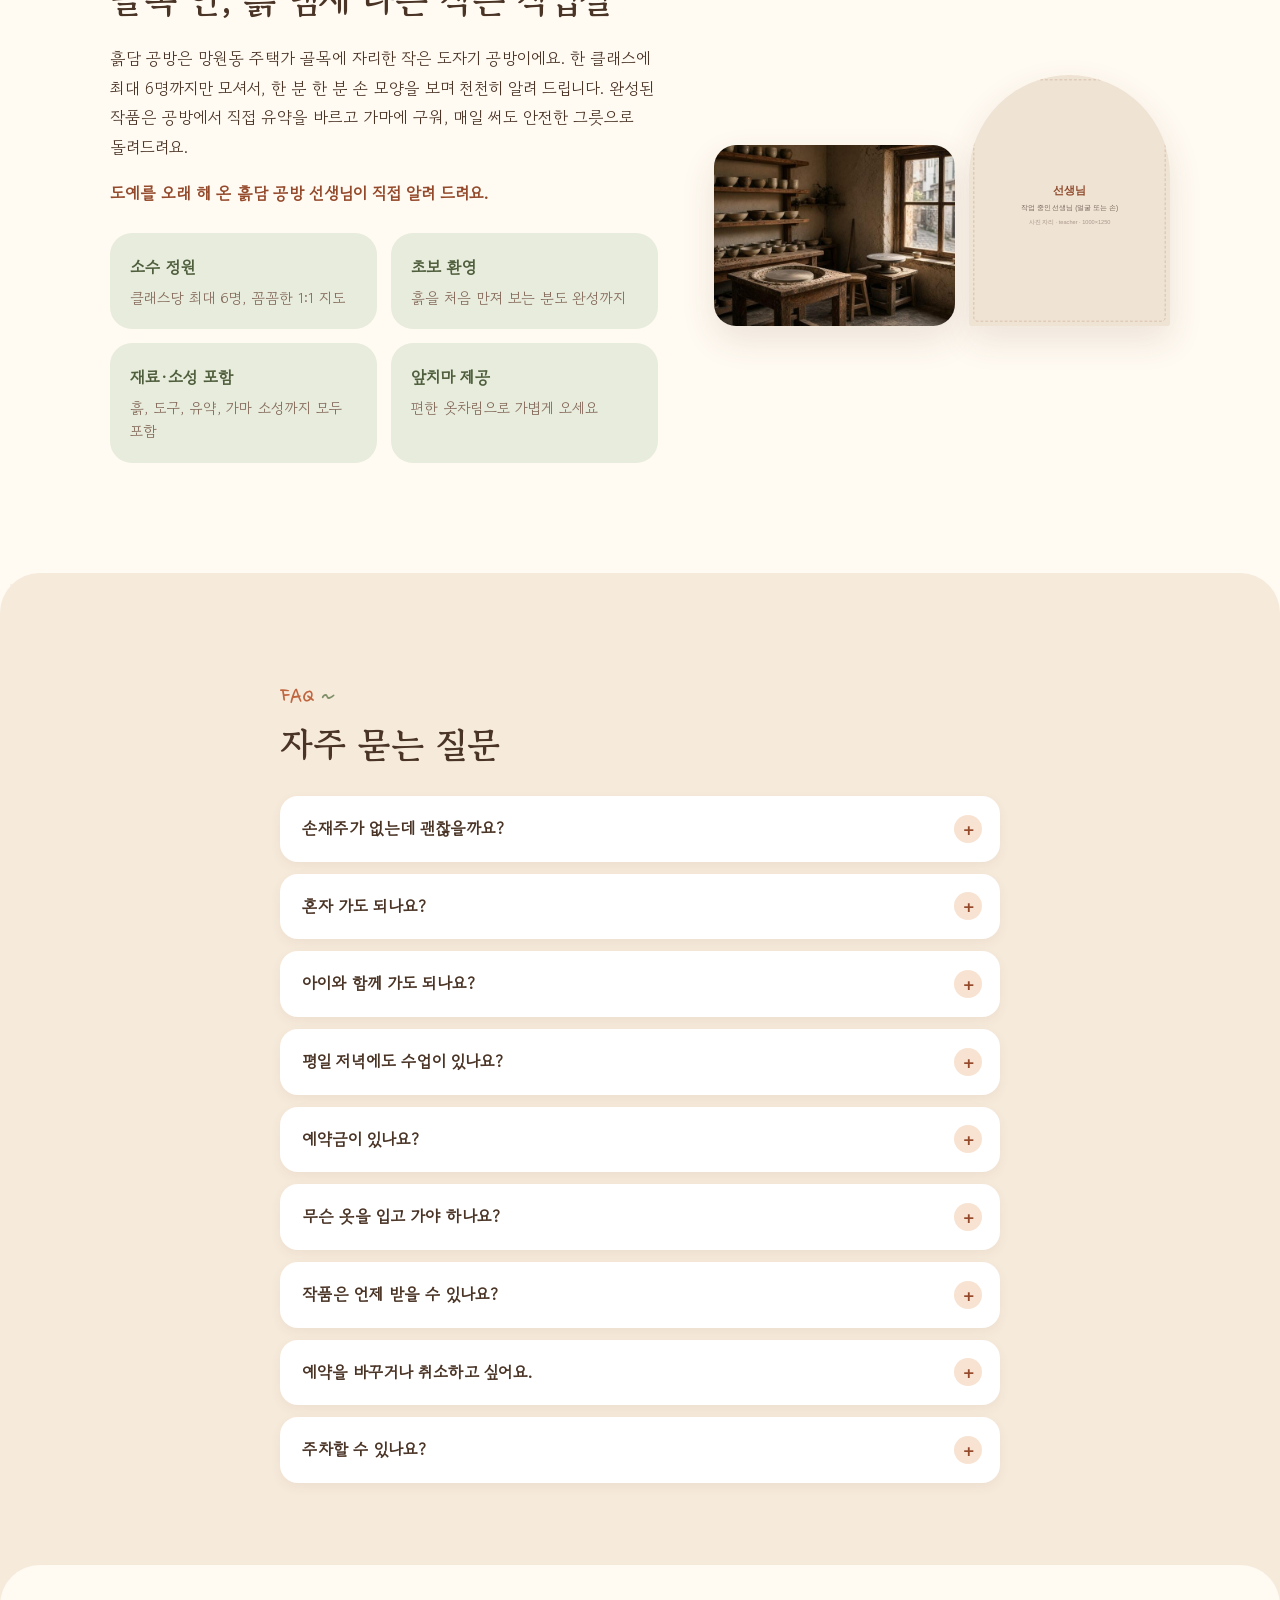
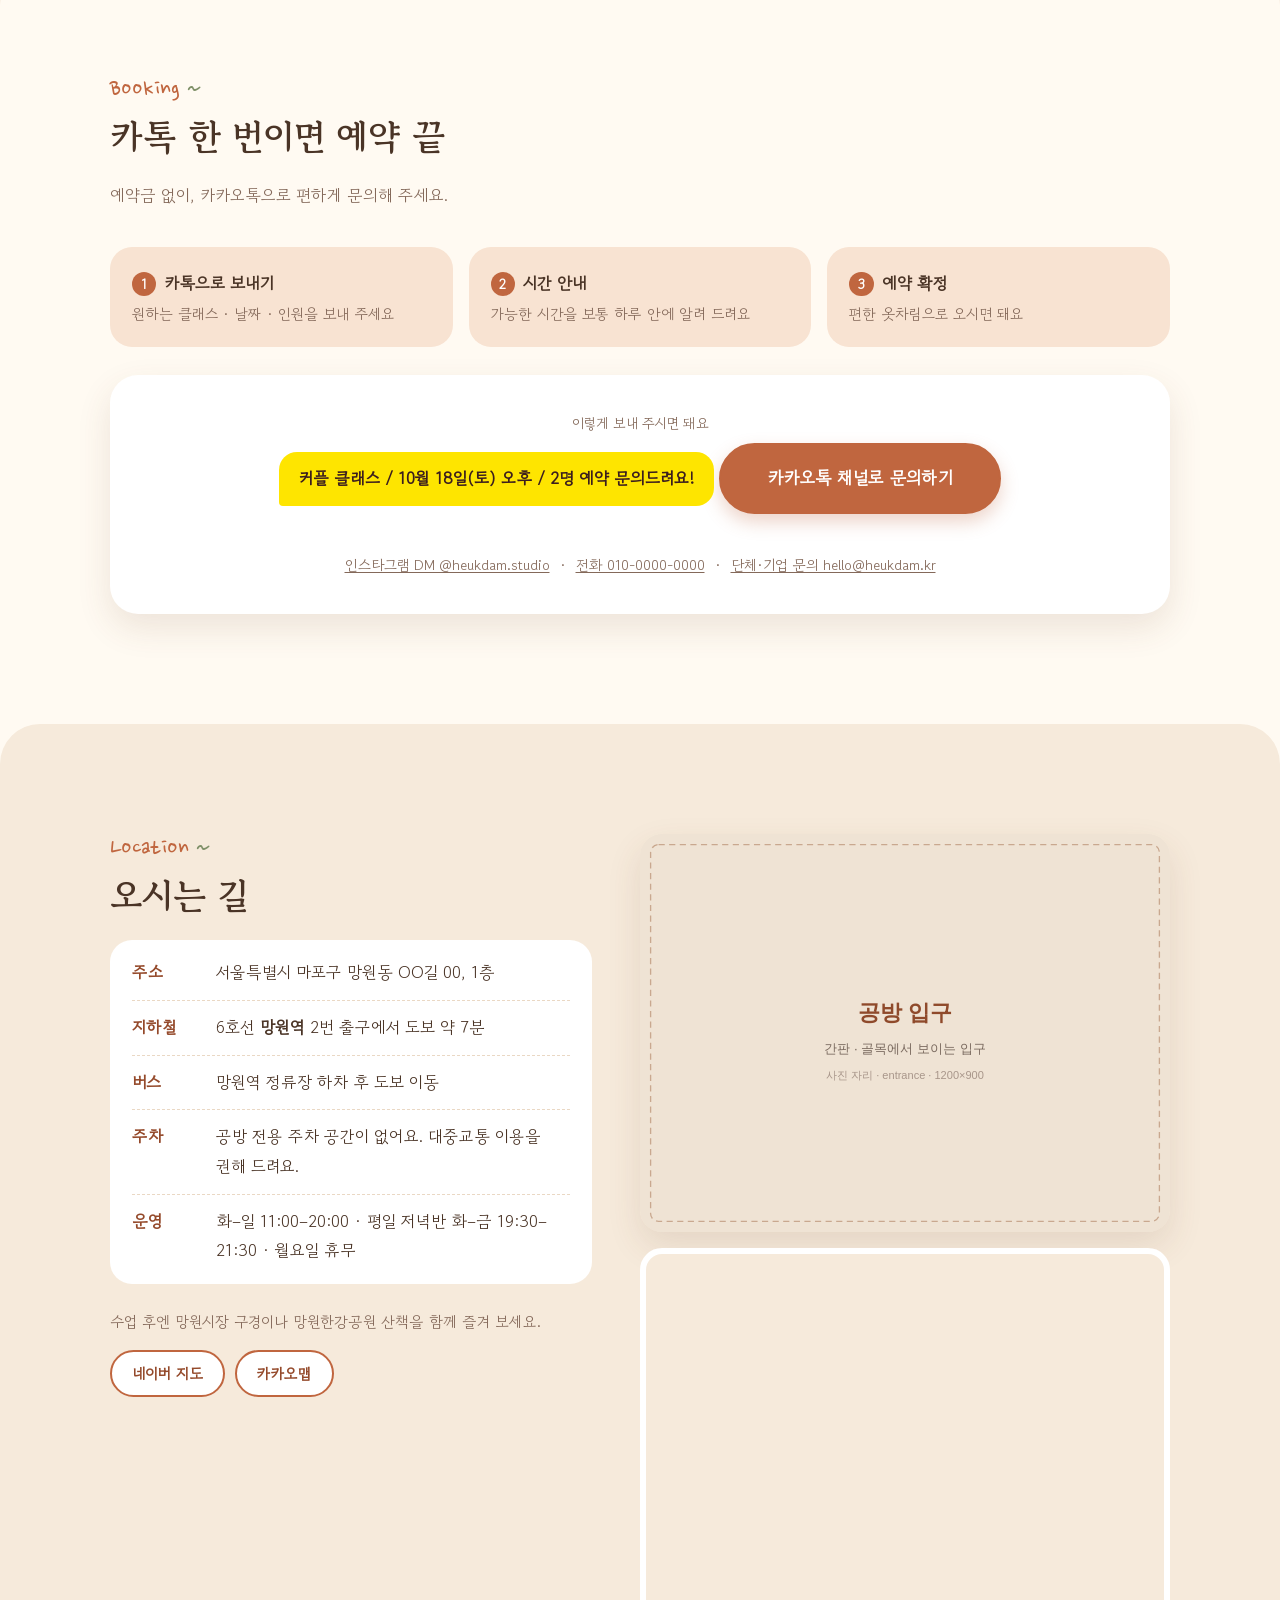
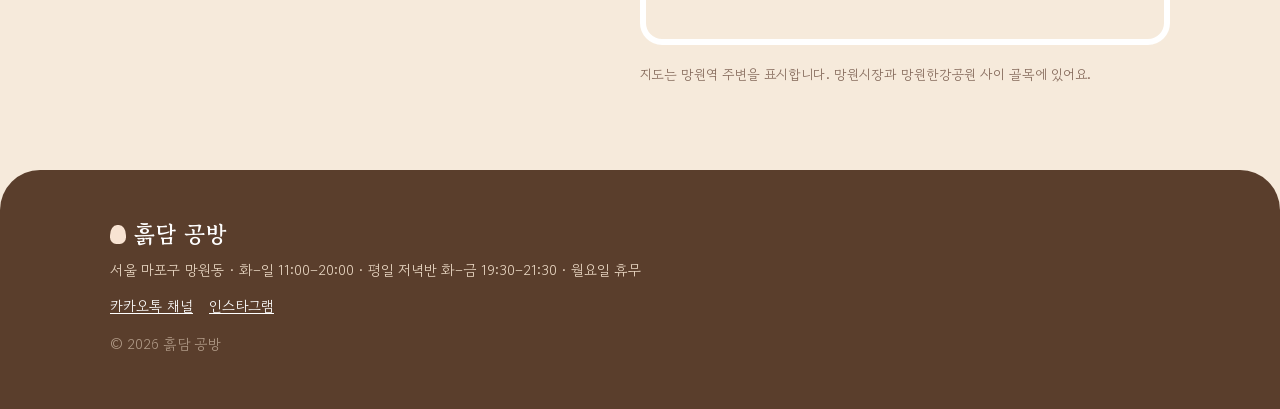
==== commit 63e2669f: "클래스 카드에 도자기 페인팅 클래스 추가 Co-Authored-By: Claude Opus 5.5 <noreply@anthropic.com> Claude-Session: https" ====
--- a/index.html
+++ b/index.html
@@ -137,6 +137,24 @@
                 <div><dt>결과물</dt><dd>2점</dd></div>
               </dl>
               <p class="class-price">1인 65,000원</p>
+              <a class="btn btn-ghost btn-block" href="https://pf.kakao.com/" target="_blank" rel="noopener">이 클래스 예약 문의</a>
+            </div>
+          </article>
+
+          <article class="class-card">
+            <!-- TODO: 실제 사진으로 바꿔 주세요 -->
+            <img class="class-photo" src="images/class-painting.svg" alt="도자기 페인팅 클래스 사진 자리" width="1200" height="900" loading="lazy">
+            <div class="class-body">
+              <!-- TODO: "입문 추천" 같은 라벨을 원하시면 알려 주세요 -->
+              <h3>도자기 페인팅 클래스</h3>
+              <!-- TODO: 소개 문구를 확인해 주세요. 수업 내용을 알려 주시면 맞게 고칠게요 -->
+              <p class="class-desc">도자기 위에 직접 그림을 그려 나만의 작품으로 꾸며 보세요.</p>
+              <dl class="class-meta">
+                <div><dt>소요 시간</dt><dd>약 1시간 30분</dd></div>
+                <div><dt>정원</dt><dd>최대 8명</dd></div>
+                <!-- TODO: 결과물 개수를 알려 주시면 "결과물" 줄을 넣을게요 -->
+              </dl>
+              <p class="class-price">1인 35,000원</p>
               <a class="btn btn-ghost btn-block" href="https://pf.kakao.com/" target="_blank" rel="noopener">이 클래스 예약 문의</a>
             </div>
           </article>
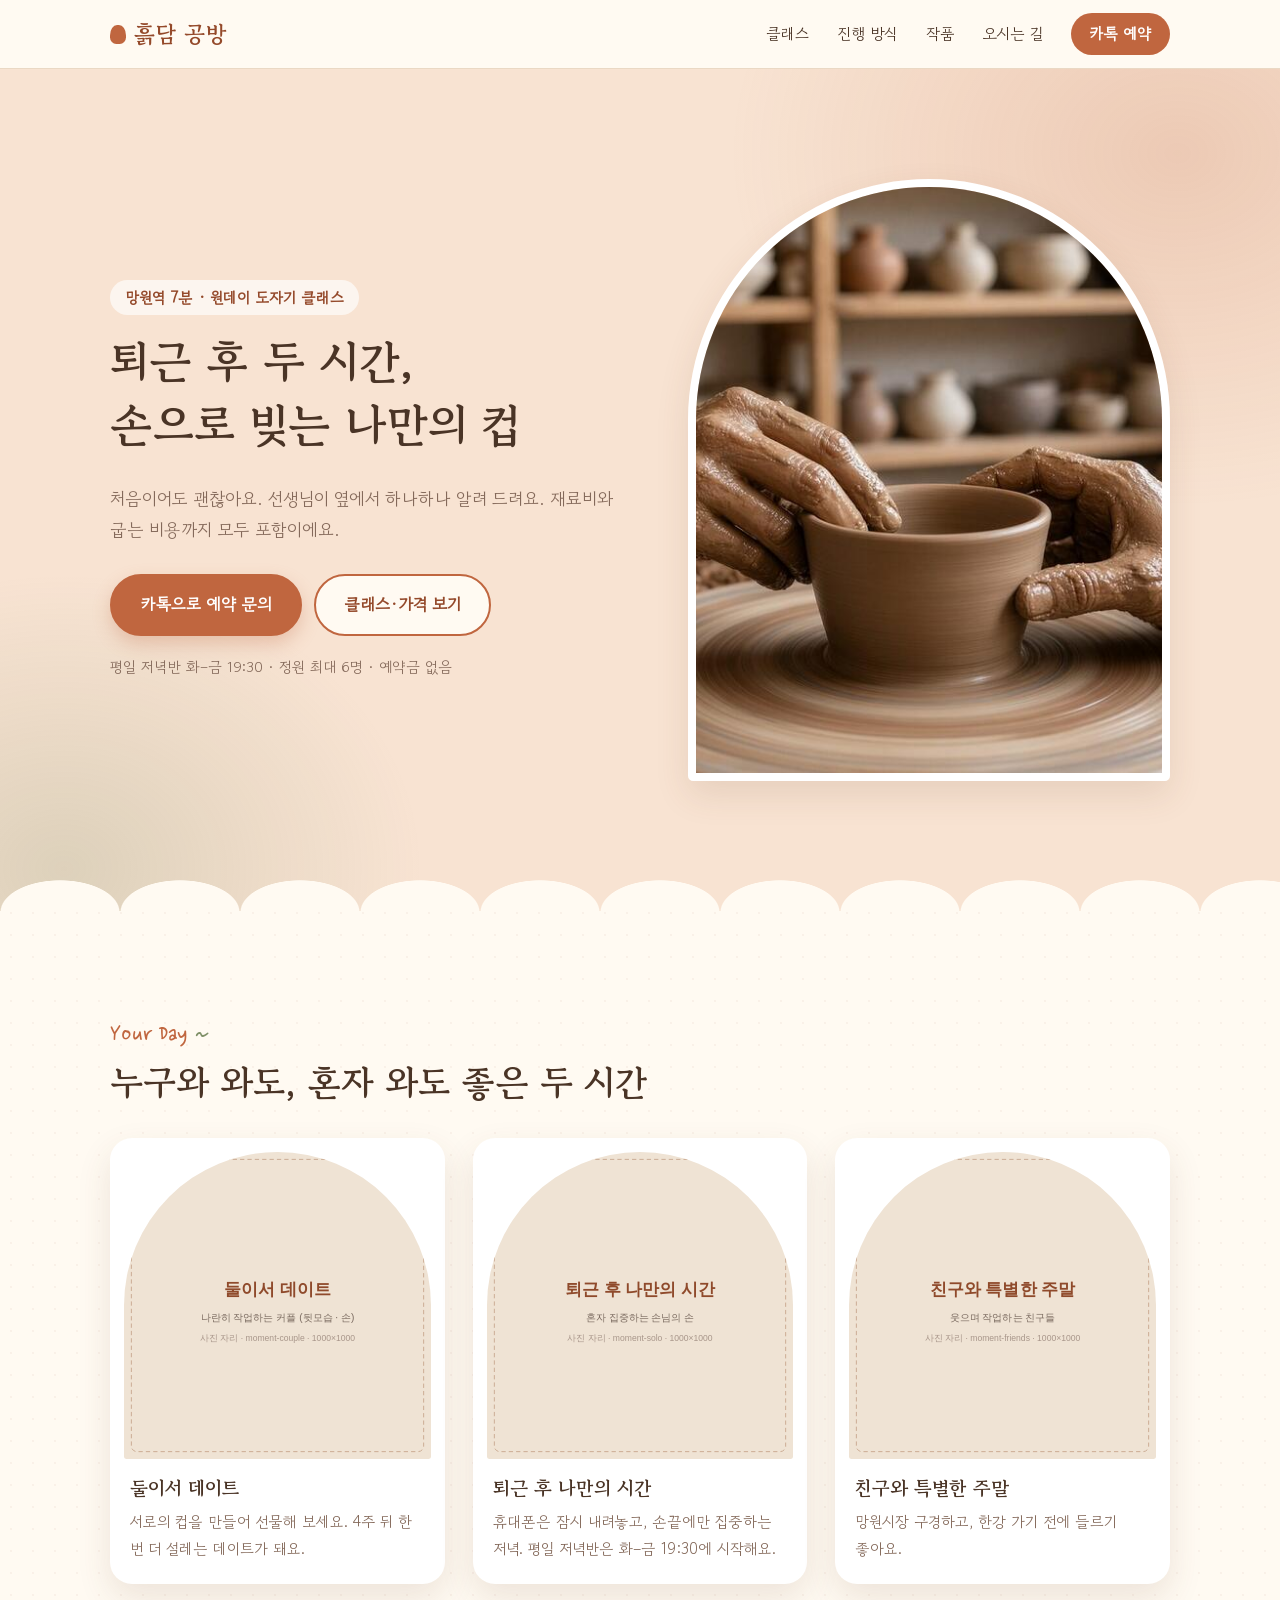
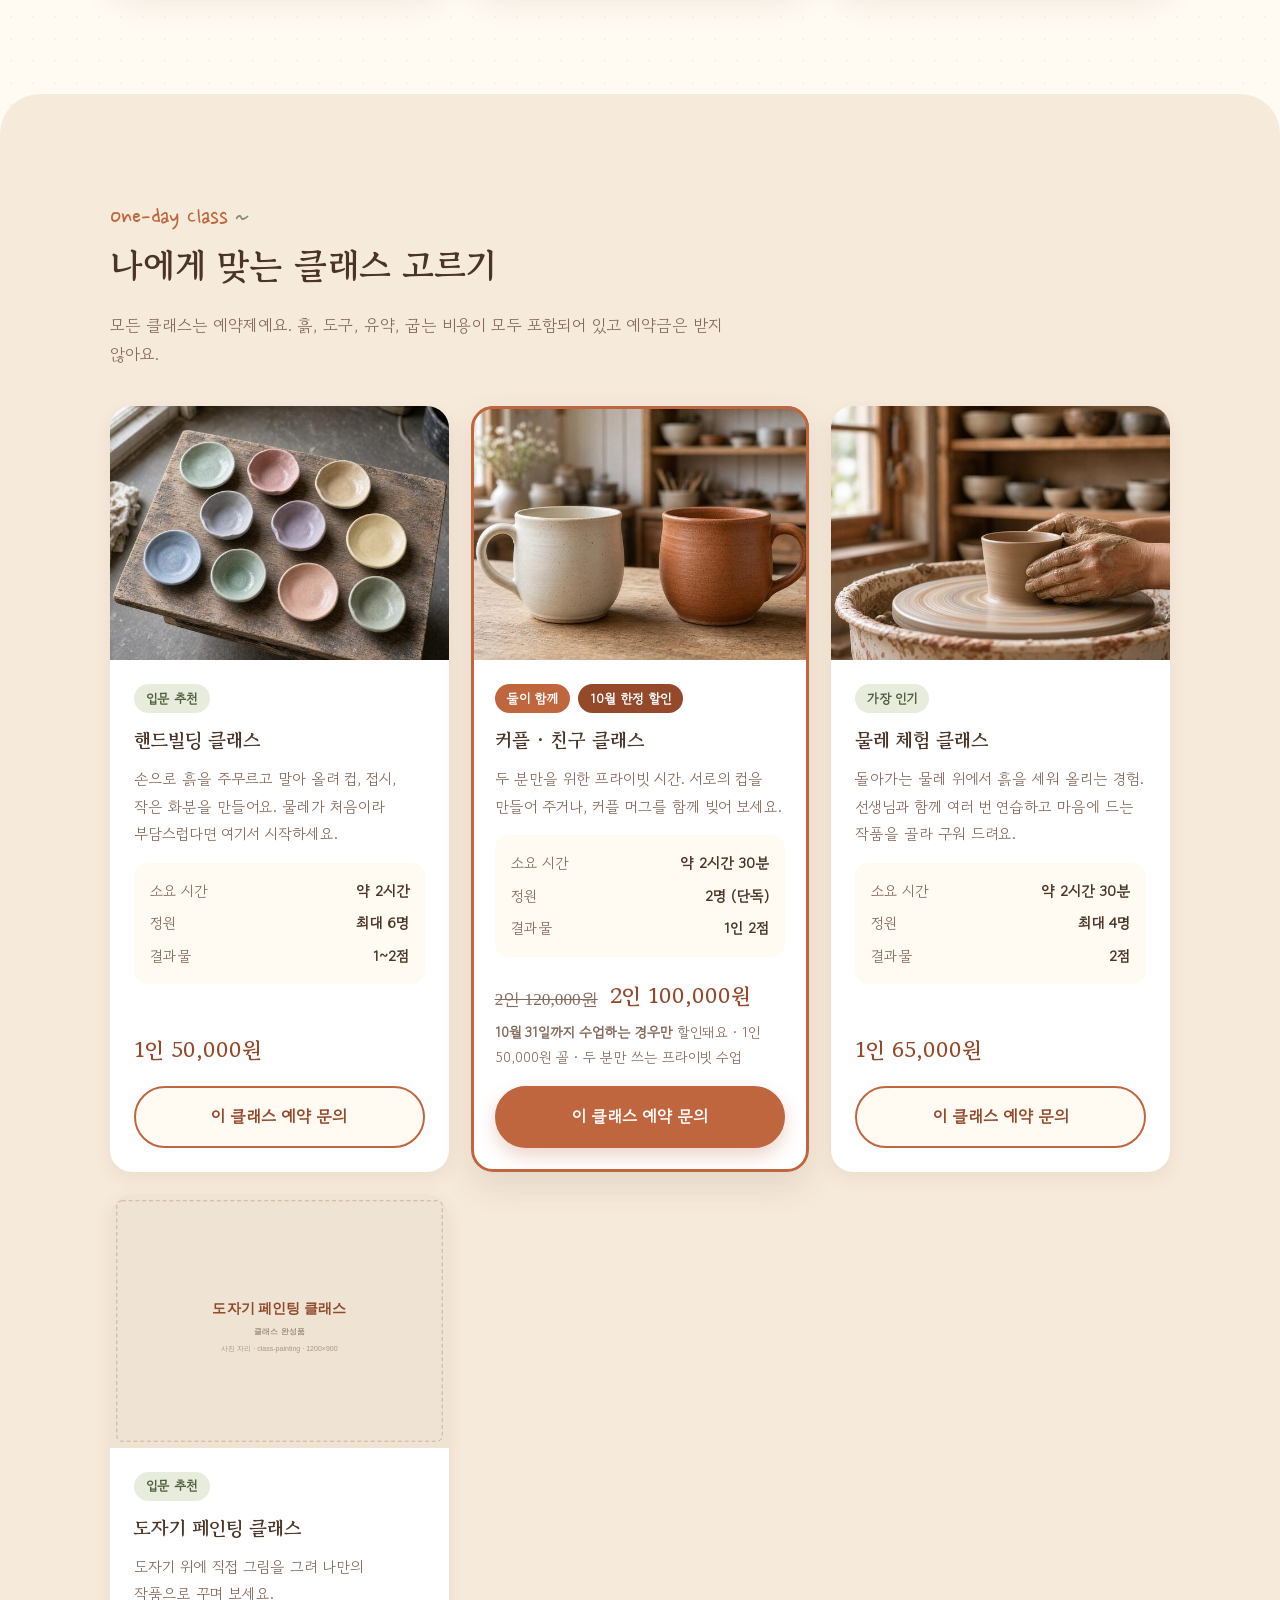
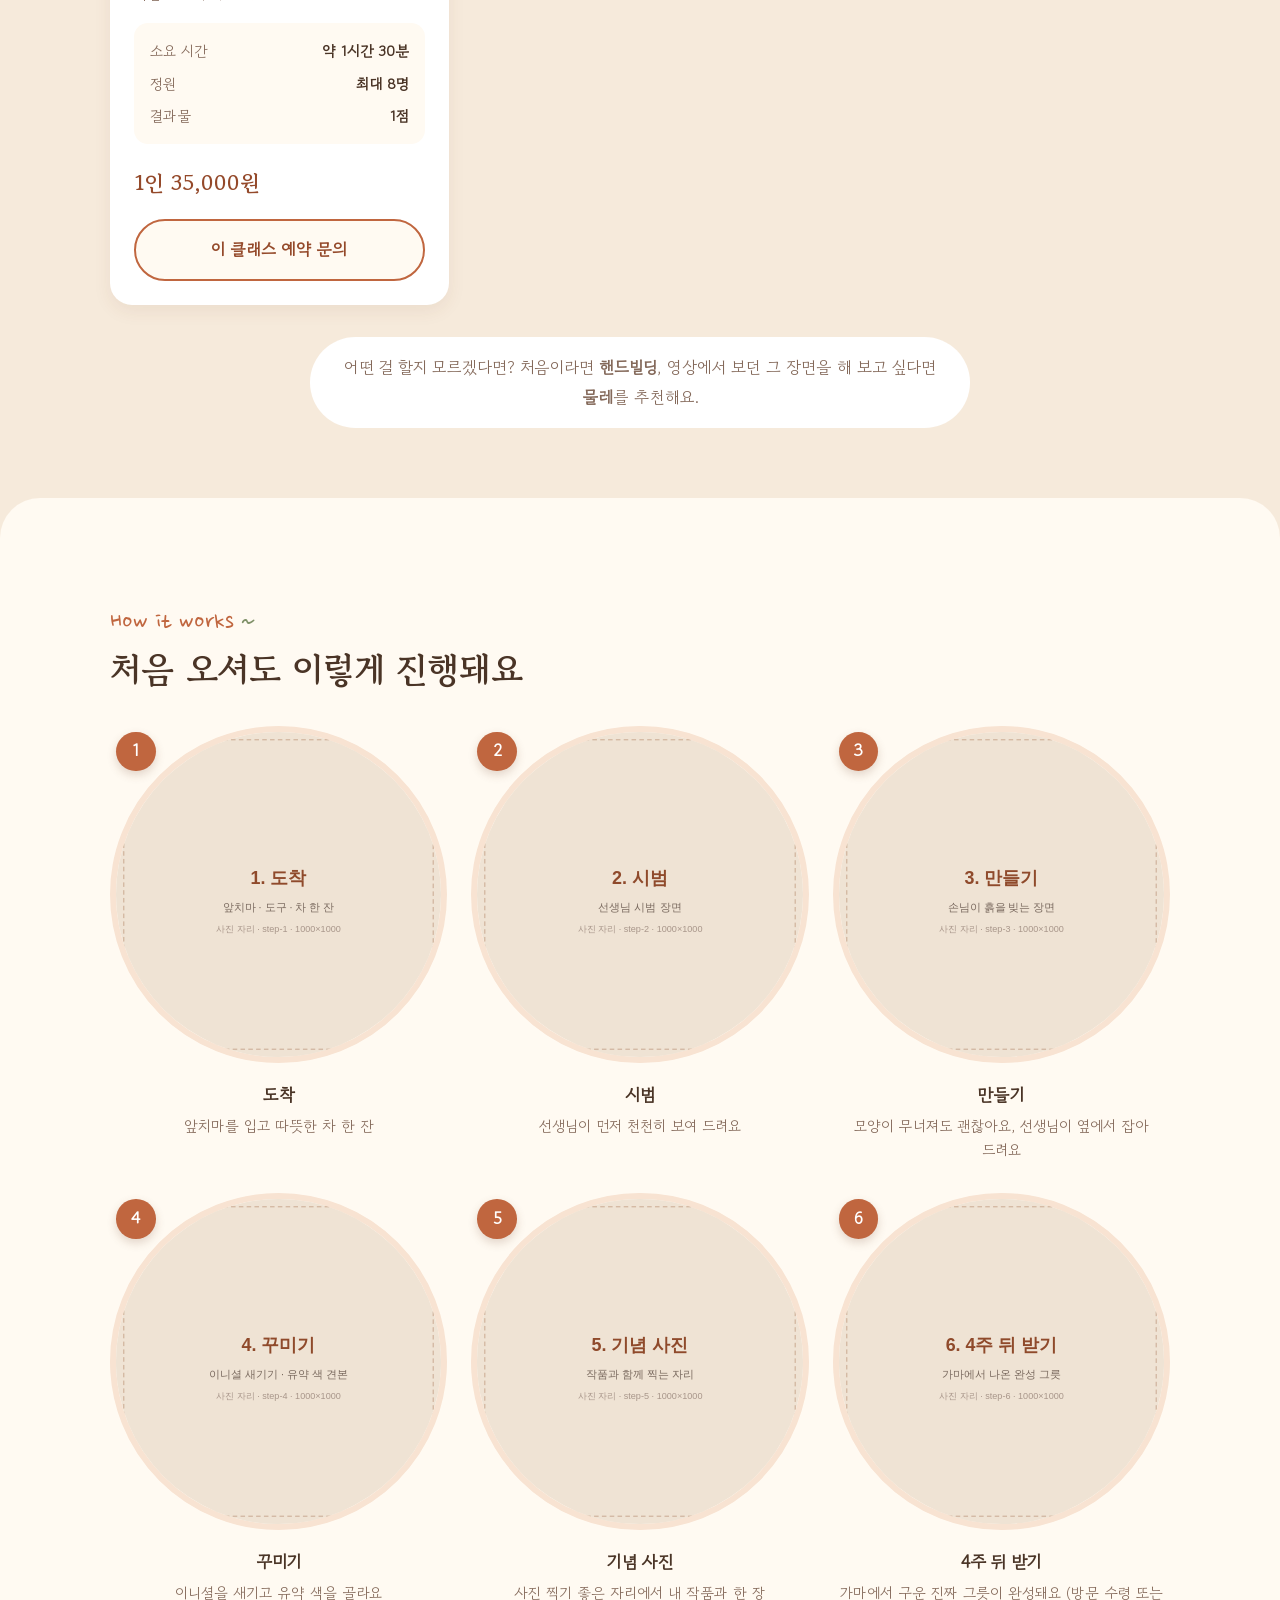
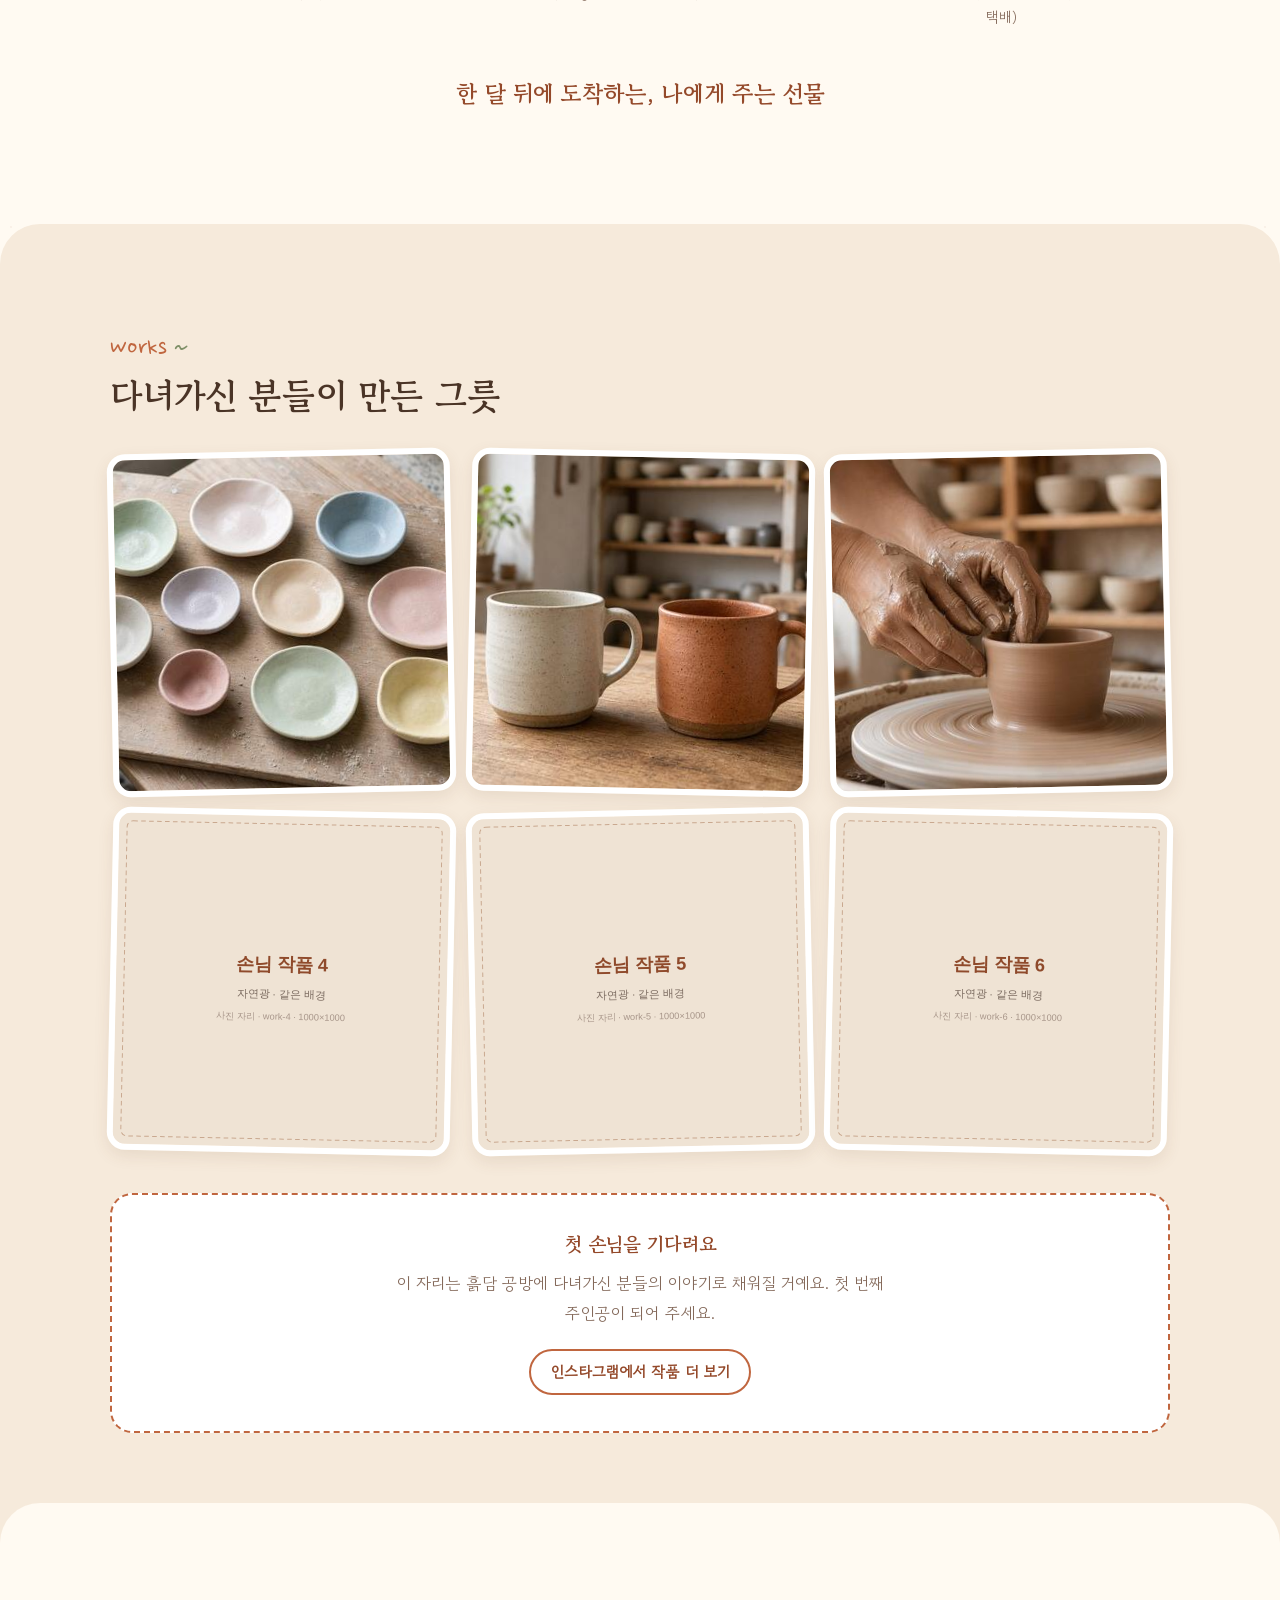
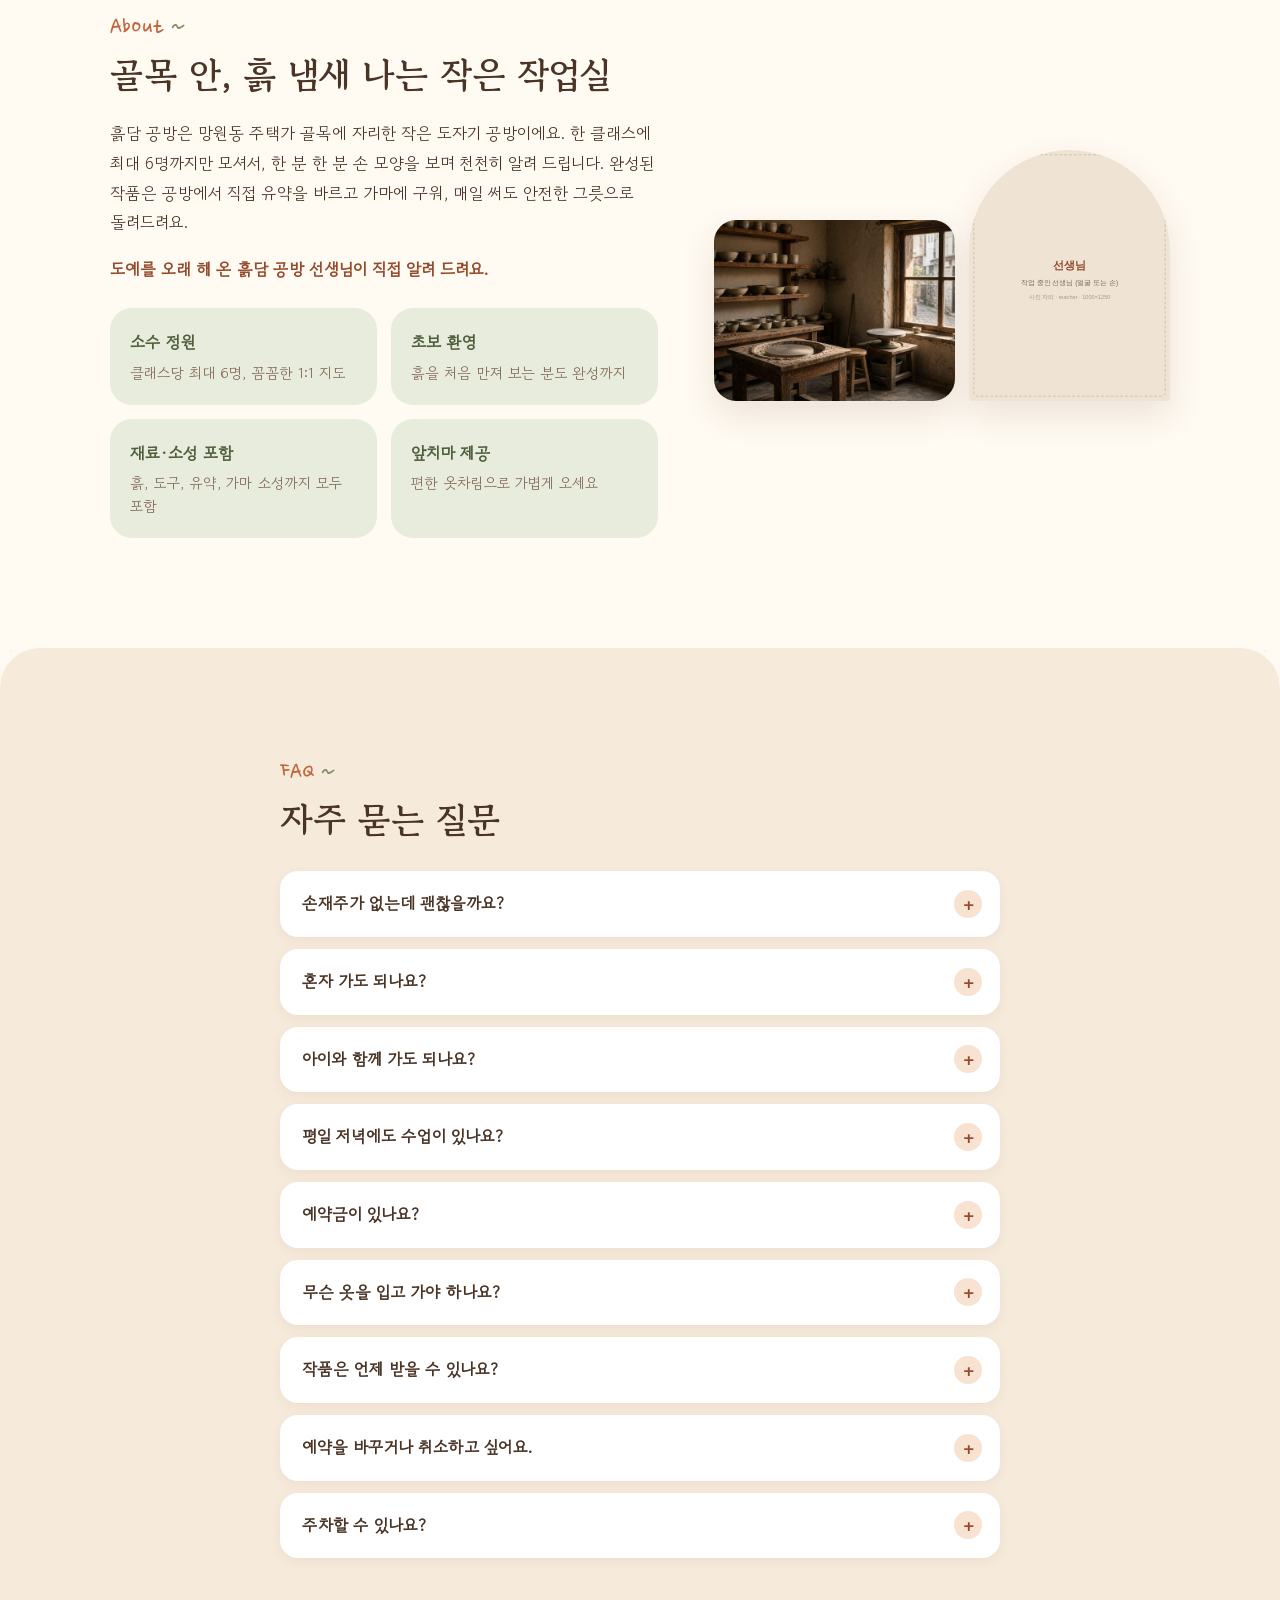
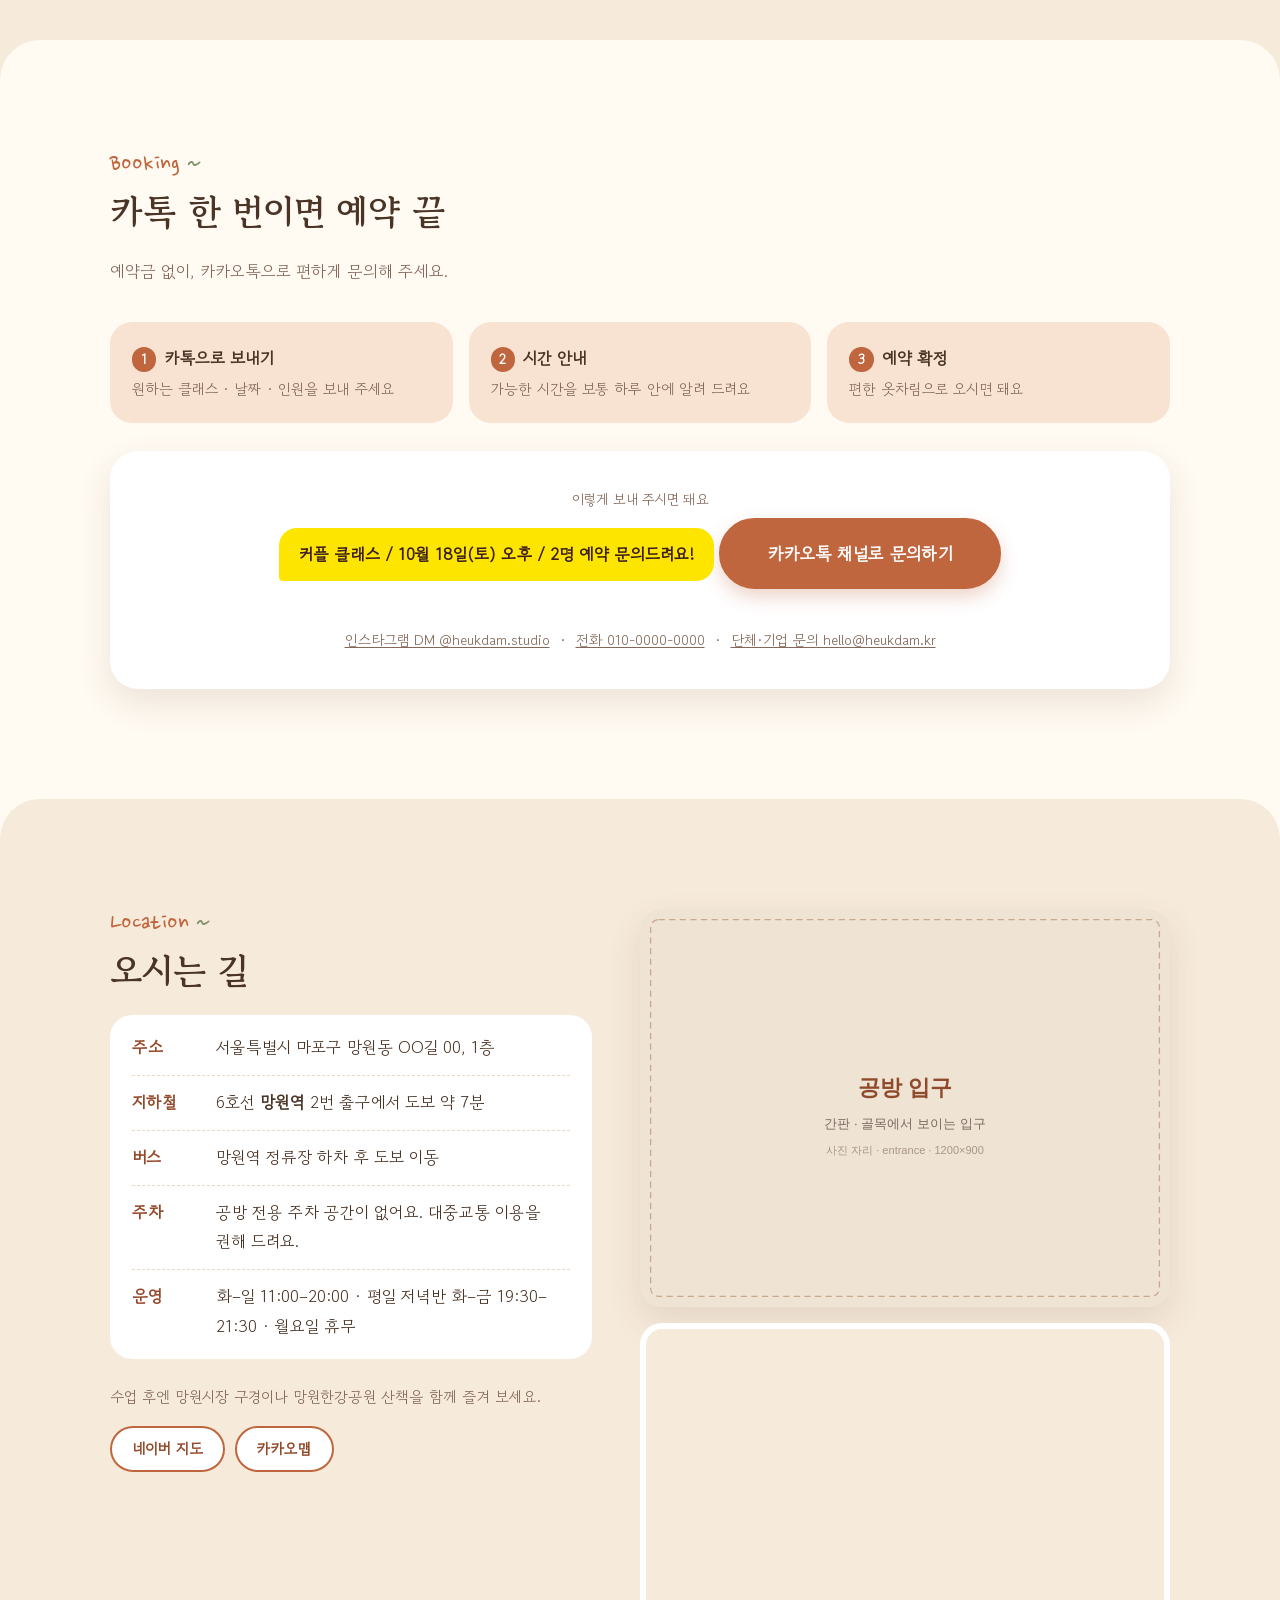
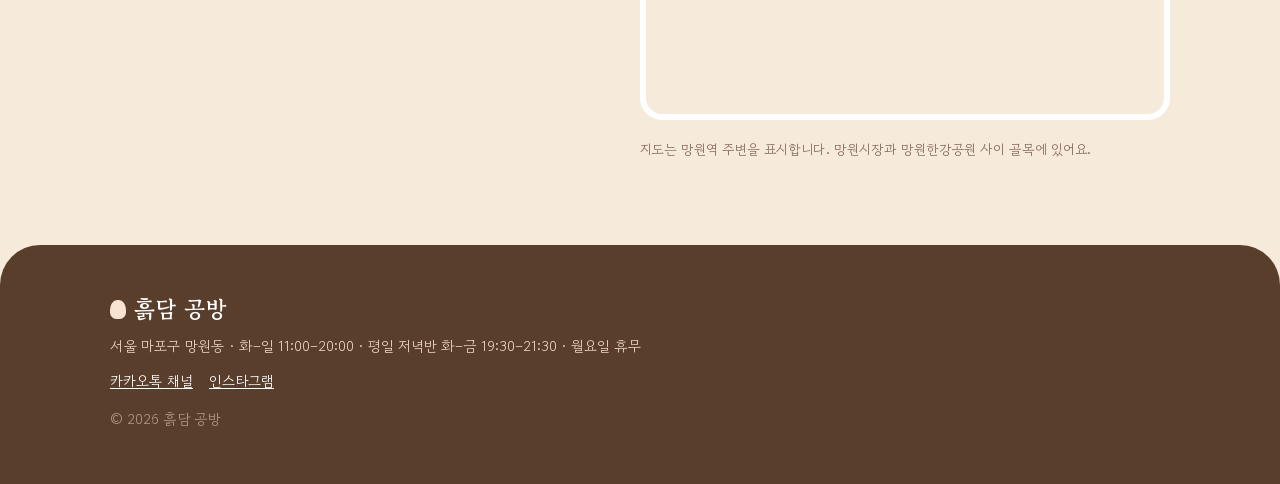
==== commit fc0354a1: "도자기 페인팅 클래스에 결과물 개수와 입문 추천 라벨 추가 Co-Authored-By: Claude Opus 5.5 <noreply@anthropic.com> Claude-Sess" ====
--- a/index.html
+++ b/index.html
@@ -145,14 +145,14 @@
             <!-- TODO: 실제 사진으로 바꿔 주세요 -->
             <img class="class-photo" src="images/class-painting.svg" alt="도자기 페인팅 클래스 사진 자리" width="1200" height="900" loading="lazy">
             <div class="class-body">
-              <!-- TODO: "입문 추천" 같은 라벨을 원하시면 알려 주세요 -->
+              <p class="class-tag">입문 추천</p>
               <h3>도자기 페인팅 클래스</h3>
               <!-- TODO: 소개 문구를 확인해 주세요. 수업 내용을 알려 주시면 맞게 고칠게요 -->
               <p class="class-desc">도자기 위에 직접 그림을 그려 나만의 작품으로 꾸며 보세요.</p>
               <dl class="class-meta">
                 <div><dt>소요 시간</dt><dd>약 1시간 30분</dd></div>
                 <div><dt>정원</dt><dd>최대 8명</dd></div>
-                <!-- TODO: 결과물 개수를 알려 주시면 "결과물" 줄을 넣을게요 -->
+                <div><dt>결과물</dt><dd>1점</dd></div>
               </dl>
               <p class="class-price">1인 35,000원</p>
               <a class="btn btn-ghost btn-block" href="https://pf.kakao.com/" target="_blank" rel="noopener">이 클래스 예약 문의</a>
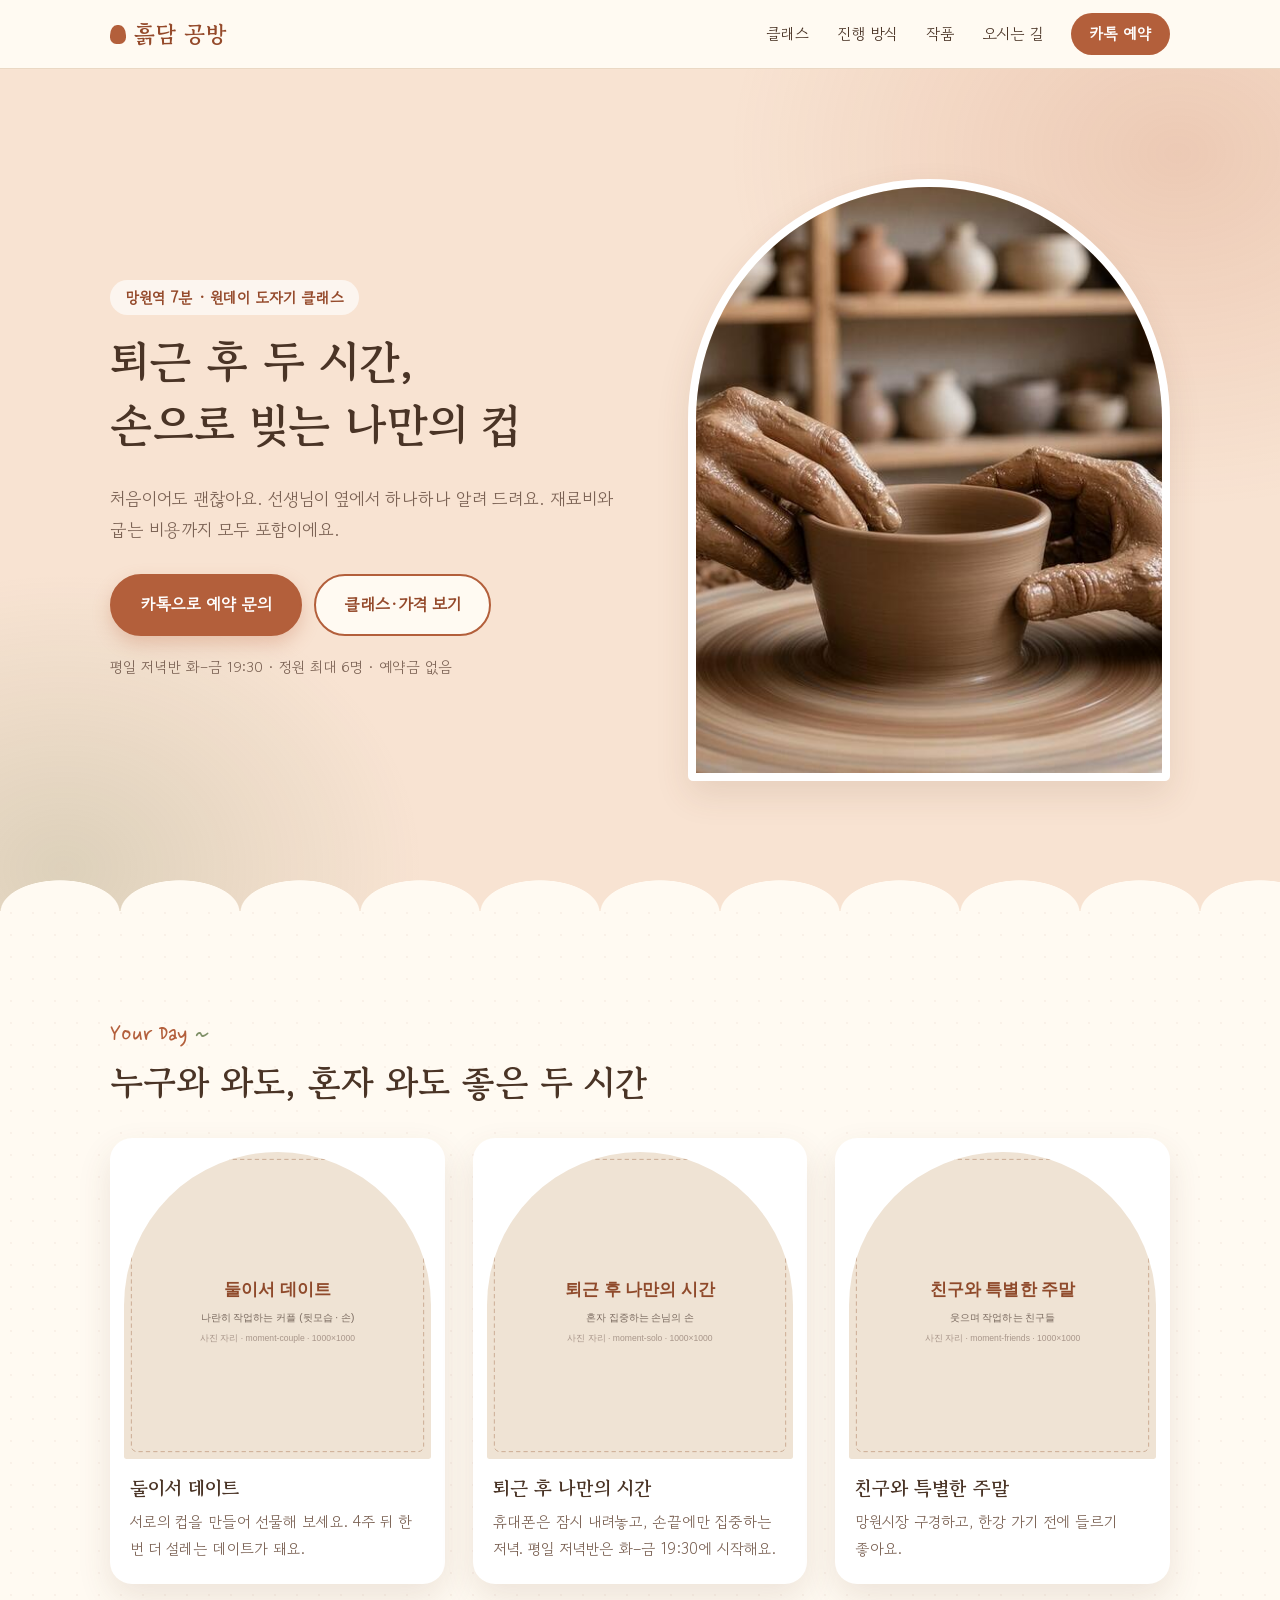
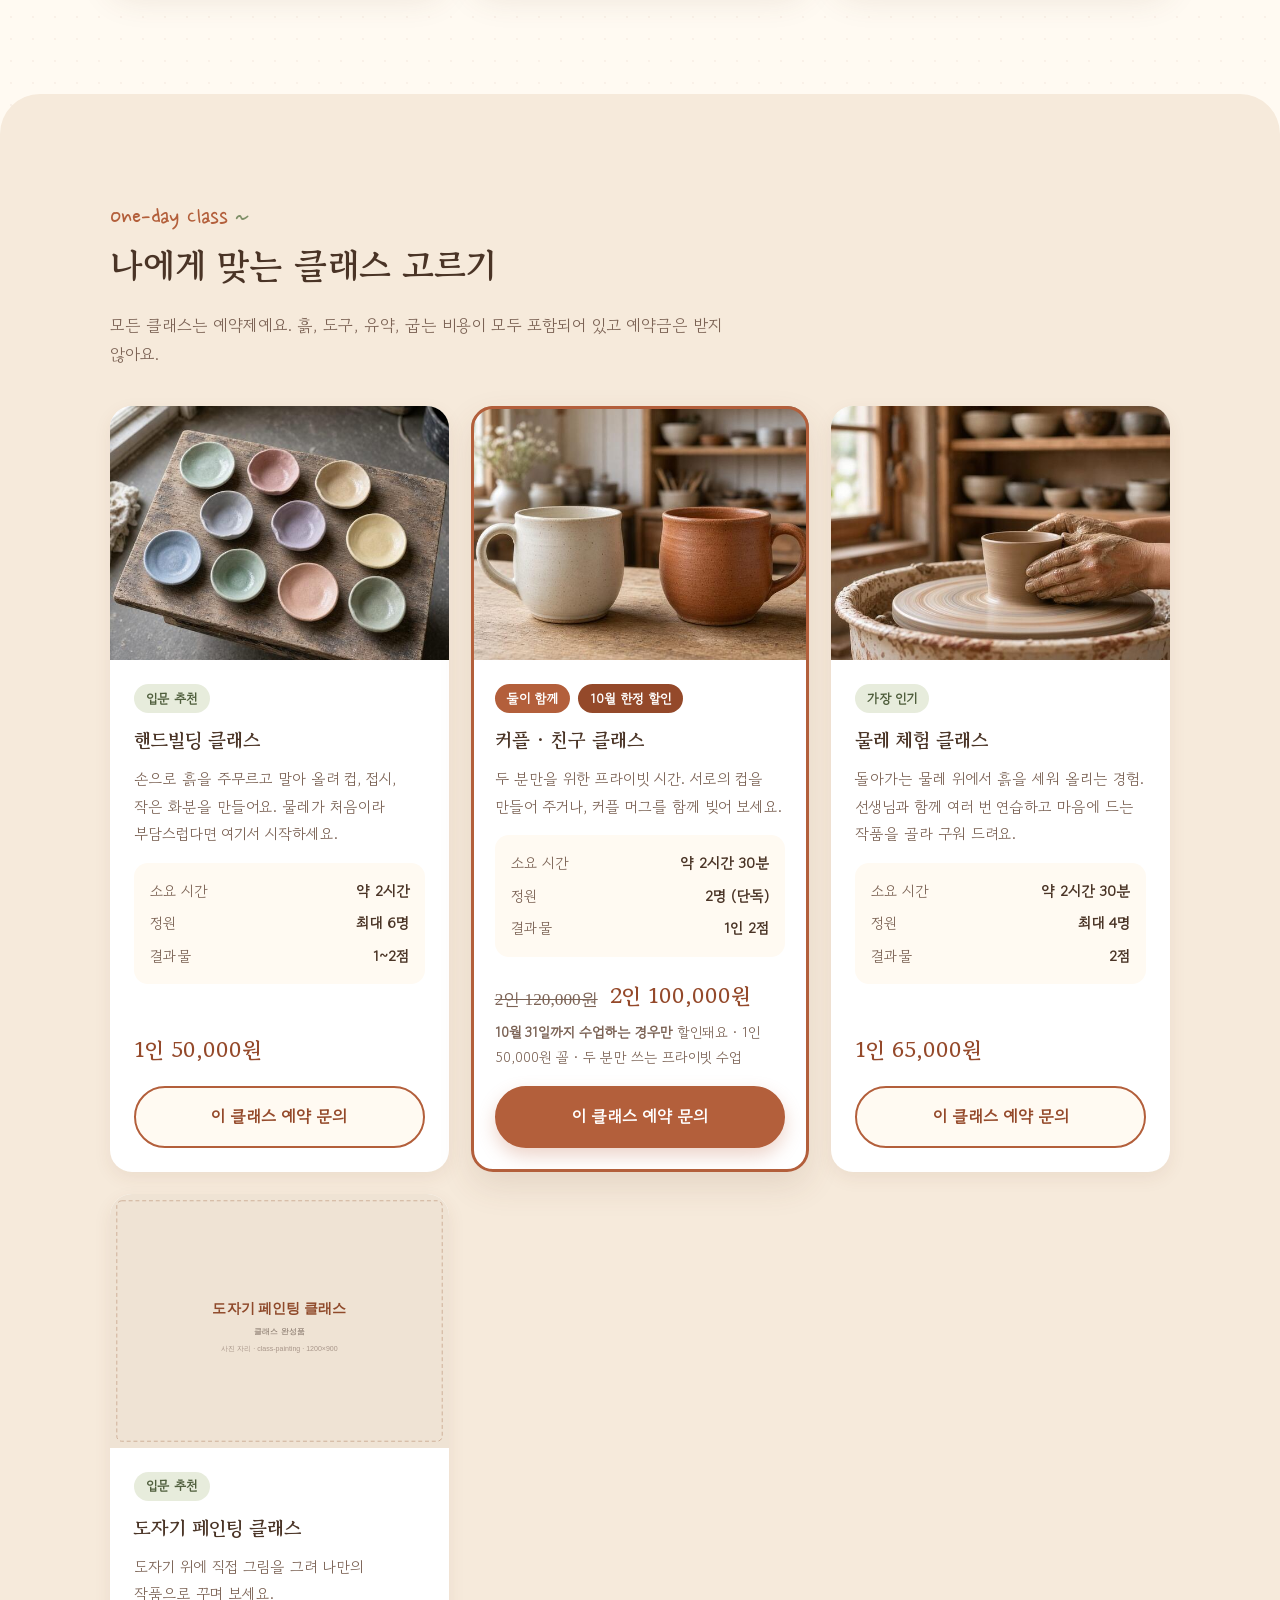
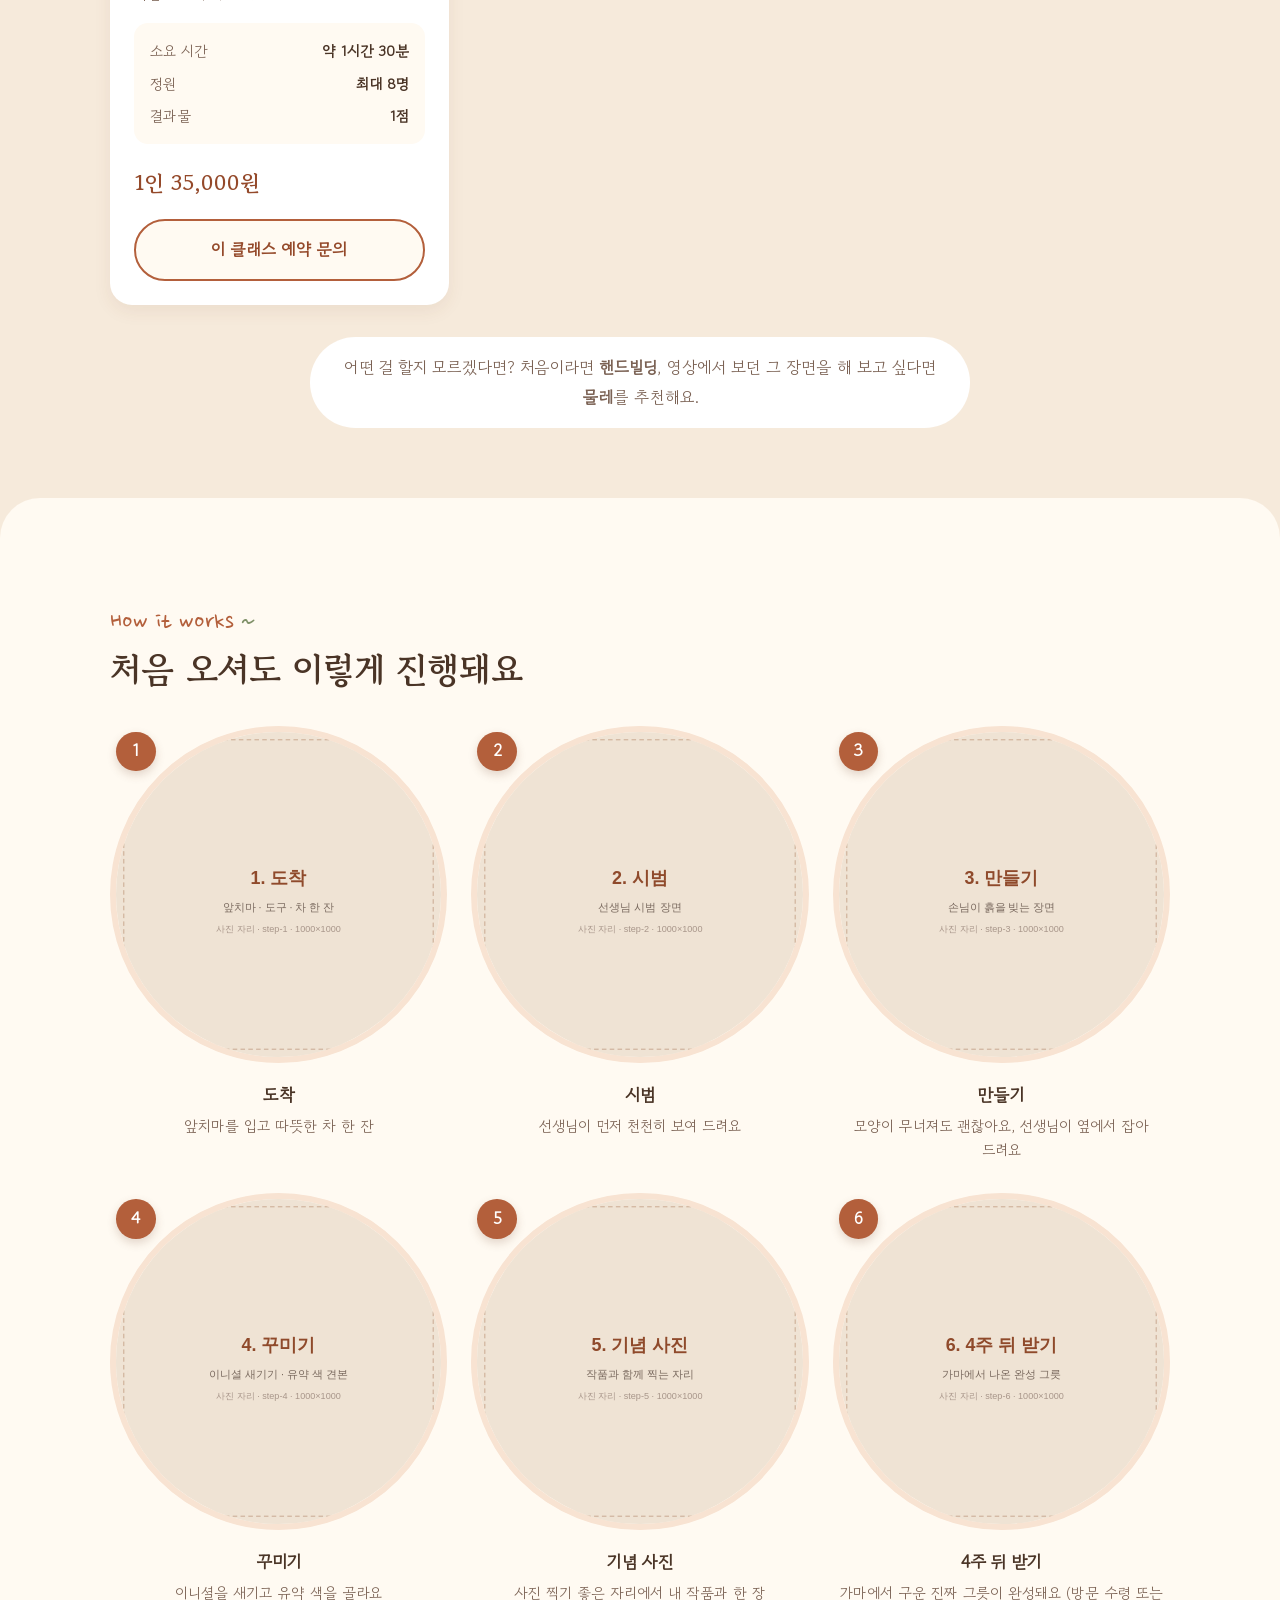
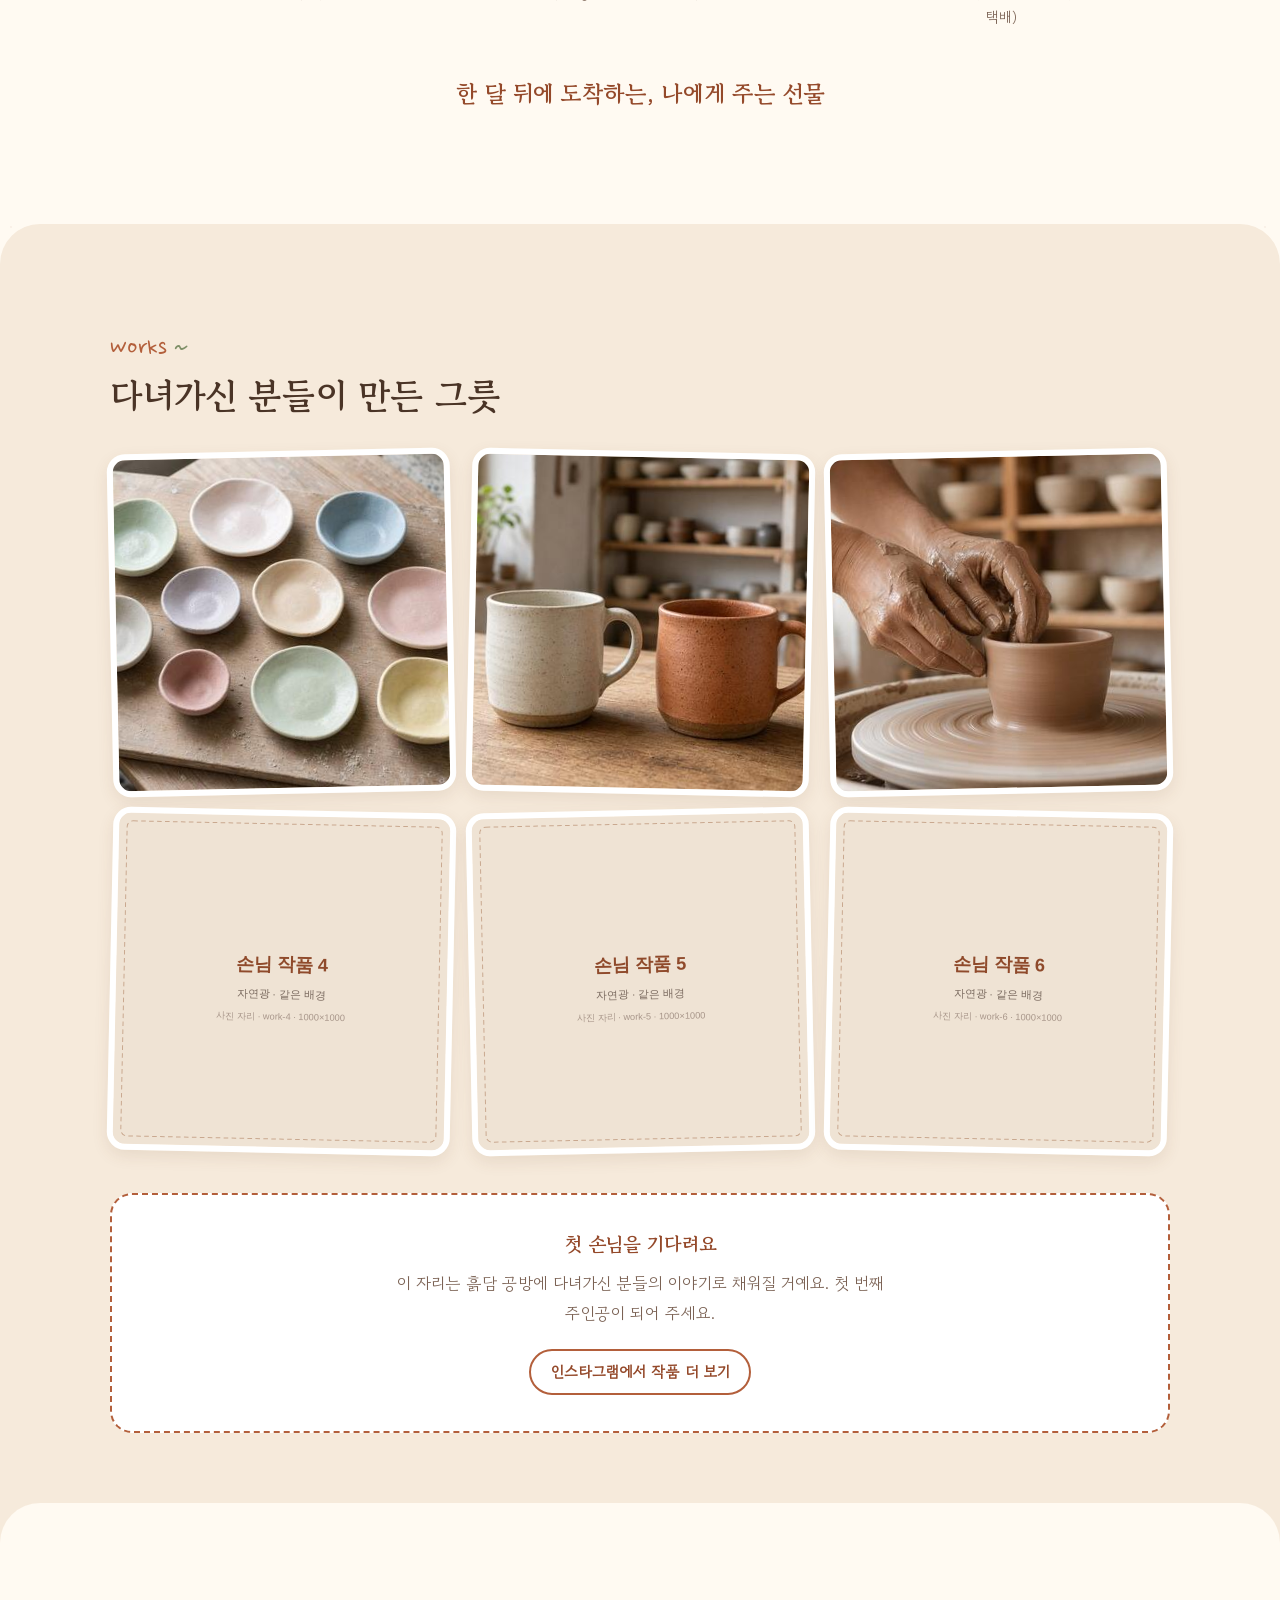
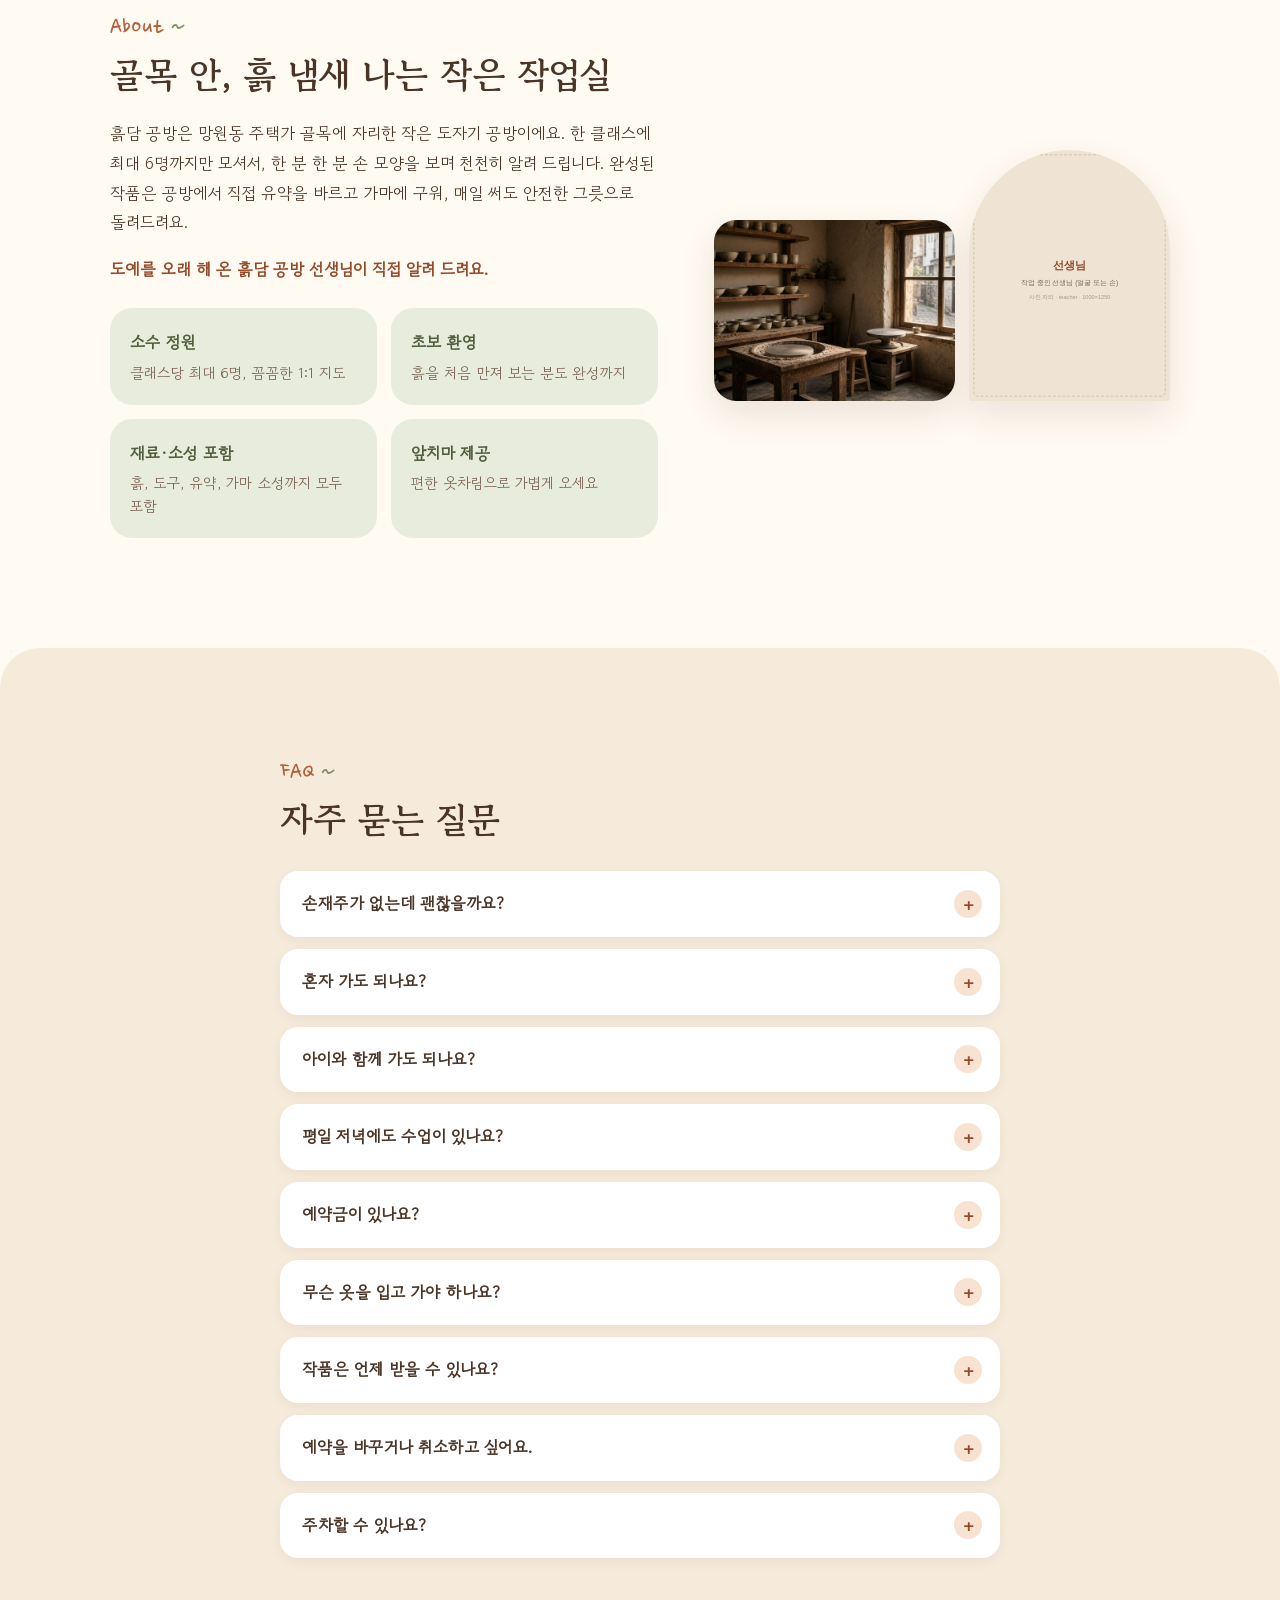
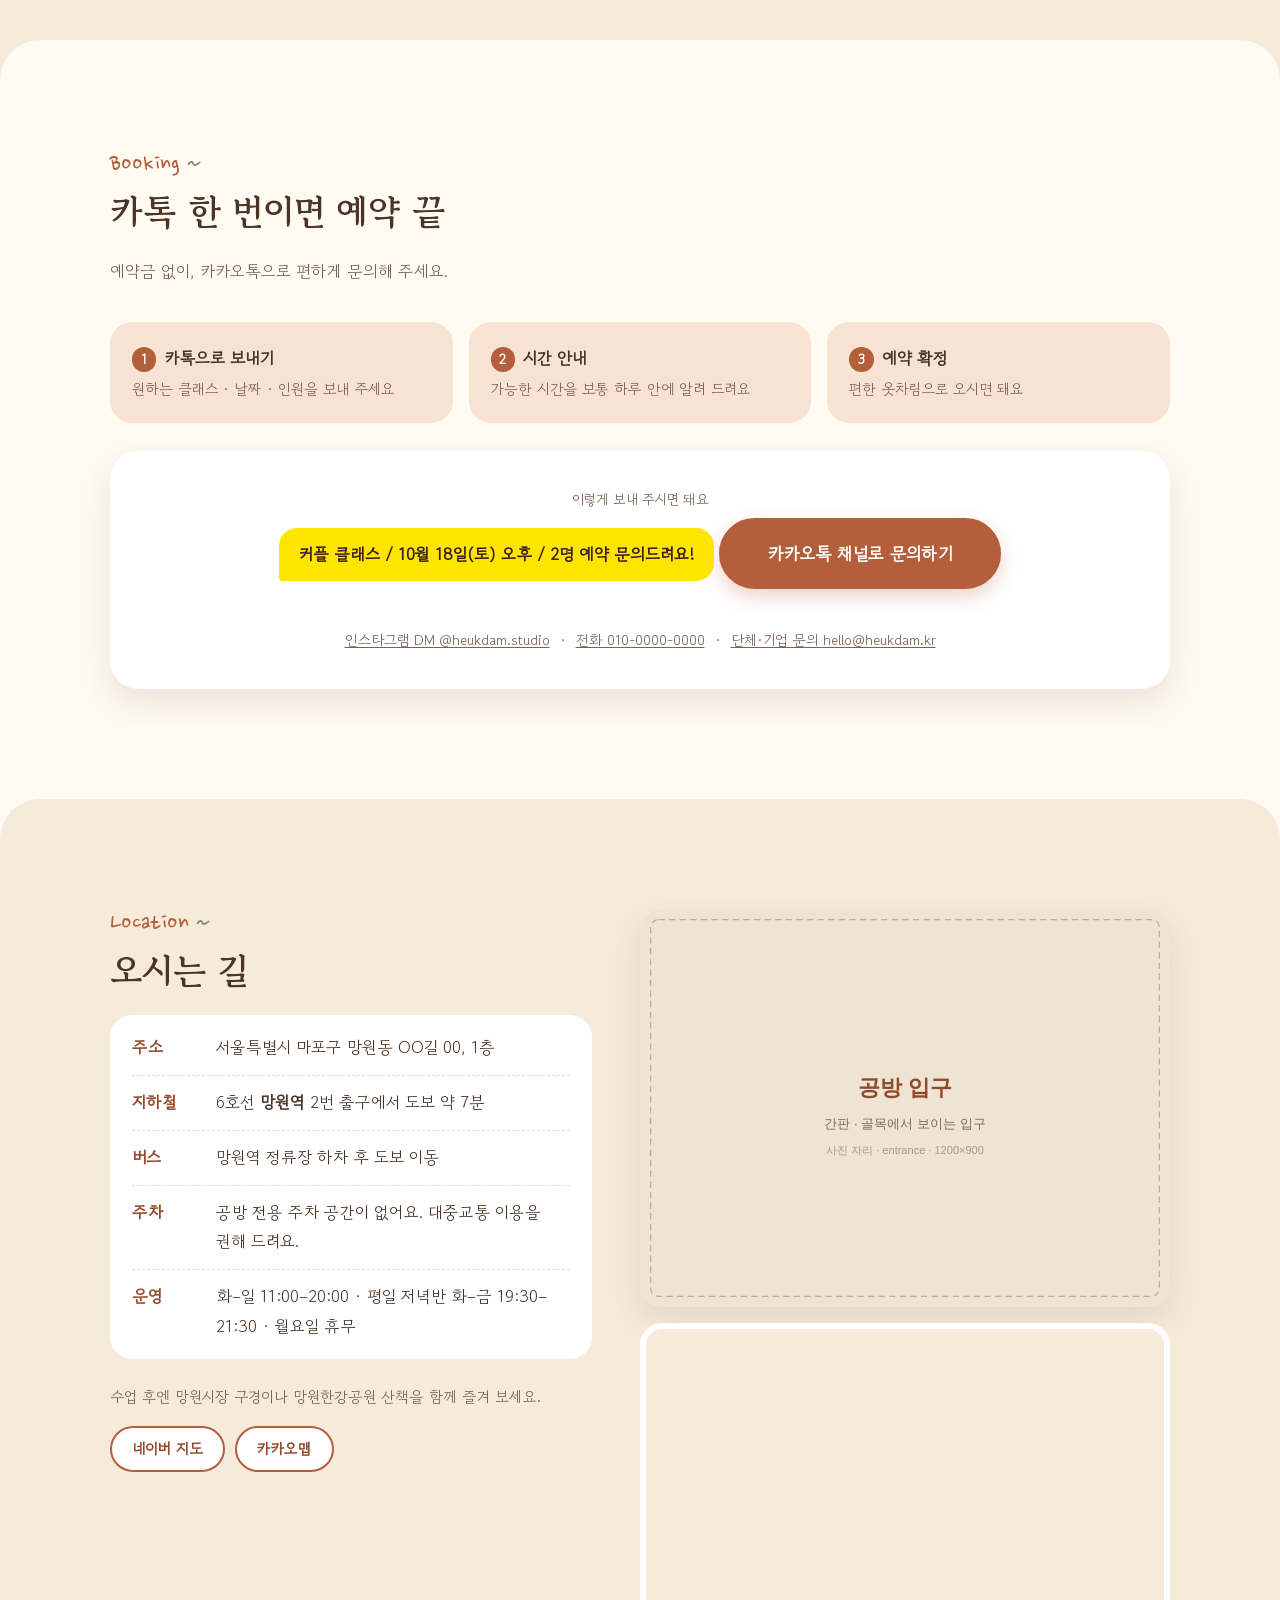
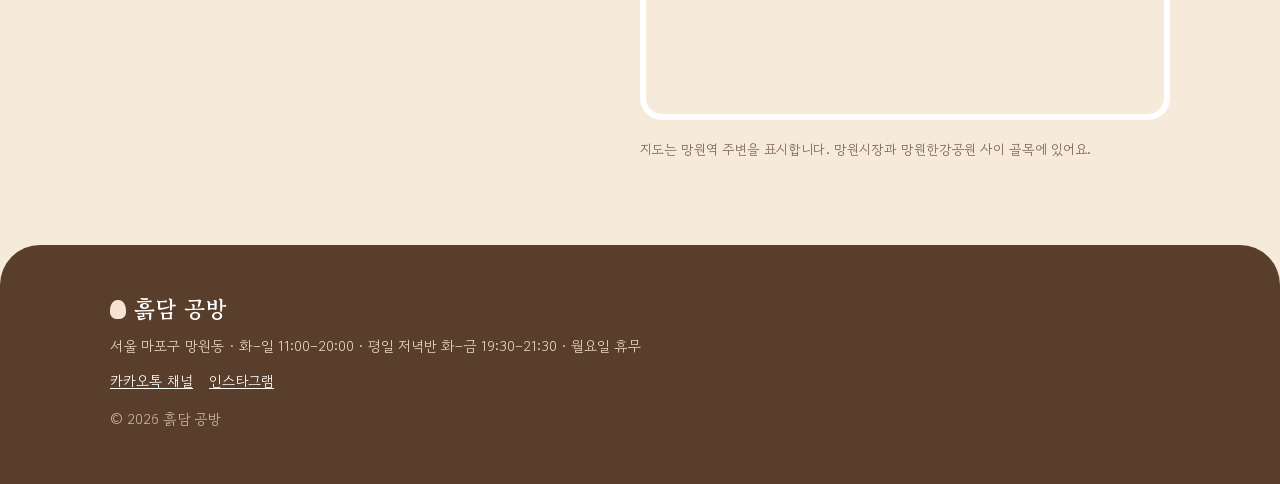
==== commit b642702f: "검색·링크 공유 정보(대표 사진, 파비콘, robots.txt, sitemap.xml) 추가와 글씨 대비·키보드 이동 개선 Co-Authored-By: Claude Opus 5.5" ====
--- a/index.html
+++ b/index.html
@@ -3,19 +3,69 @@
 <head>
   <meta charset="utf-8">
   <meta name="viewport" content="width=device-width, initial-scale=1">
-  <title>흙담 공방 · 망원동 원데이 도자기 클래스</title>
-  <meta name="description" content="망원역 7분, 흙담 공방의 원데이 도자기 클래스. 처음이어도 두 시간이면 나만의 컵이 완성돼요. 평일 저녁반(화–금 19:30)과 커플 클래스 운영, 예약금 없이 카카오톡으로 예약하세요.">
+  <title>망원동 도자기 원데이 클래스 · 흙담 공방 (망원역 7분)</title>
+  <meta name="description" content="망원역 7분, 망원동 도자기 공방 흙담 공방의 원데이 클래스. 핸드빌딩·물레·도자기 페인팅·커플 클래스, 처음이어도 두 시간이면 나만의 컵이 완성돼요. 평일 저녁반(화–금 19:30), 예약금 없이 카카오톡으로 예약하세요.">
+  <meta name="theme-color" content="#fffaf2">
+
+  <!-- 검색엔진에 알려 주는 이 페이지의 대표 주소. 홈페이지 주소가 바뀌면 이 파일의 vercel.app 주소(5곳)와 robots.txt, sitemap.xml을 같이 바꿔 주세요 -->
+  <link rel="canonical" href="https://pottery-studio-site-mu.vercel.app/">
+  <!-- TODO: 네이버 서치어드바이저에서 받은 확인 코드를 content에 넣고 주석을 풀어 주세요 -->
+  <!-- <meta name="naver-site-verification" content="여기에-네이버-코드"> -->
+  <!-- TODO: 구글 서치 콘솔에서 받은 확인 코드를 content에 넣고 주석을 풀어 주세요 -->
+  <!-- <meta name="google-site-verification" content="여기에-구글-코드"> -->
+
+  <!-- 카카오톡·인스타그램 등으로 링크를 보낼 때 뜨는 미리보기 -->
   <meta property="og:type" content="website">
-  <meta property="og:title" content="흙담 공방 · 퇴근 후 두 시간, 손으로 빚는 나만의 컵">
-  <meta property="og:description" content="망원역 7분 원데이 도자기 클래스. 평일 저녁반 · 커플 클래스 · 재료와 굽는 비용 포함.">
-  <!-- TODO: 대표 사진(1200×630 JPG)을 images/og-image.jpg로 넣고 아래 주석을 풀어 주세요 -->
-  <!-- <meta property="og:image" content="images/og-image.jpg"> -->
+  <meta property="og:site_name" content="흙담 공방">
+  <meta property="og:locale" content="ko_KR">
+  <meta property="og:url" content="https://pottery-studio-site-mu.vercel.app/">
+  <meta property="og:title" content="흙담 공방 · 망원동 원데이 도자기 클래스">
+  <meta property="og:description" content="퇴근 후 두 시간, 손으로 빚는 나만의 컵. 망원역 7분 · 평일 저녁반 · 커플 클래스 · 재료와 굽는 비용 포함.">
+  <meta property="og:image" content="https://pottery-studio-site-mu.vercel.app/images/og-image.jpg">
+  <meta property="og:image:width" content="1200">
+  <meta property="og:image:height" content="630">
+  <meta property="og:image:alt" content="흙 묻은 두 손이 물레 위에서 컵을 세우는 모습">
+  <meta name="twitter:card" content="summary_large_image">
+
+  <!-- 브라우저 탭과 검색 결과에 뜨는 작은 아이콘(파비콘) -->
+  <link rel="icon" href="favicon.ico" sizes="48x48">
+  <link rel="icon" href="favicon.svg" type="image/svg+xml">
+  <link rel="apple-touch-icon" href="apple-touch-icon.png">
+
+  <!-- 검색엔진이 공방 정보를 정확히 읽도록 정리한 정보(구조화 데이터). 화면에는 보이지 않아요.
+       TODO: 실제 상세 주소와 전화번호가 정해지면 address에 "streetAddress", 그 아래에 "telephone"을 추가해 주세요 -->
+  <script type="application/ld+json">
+  {
+    "@context": "https://schema.org",
+    "@type": "LocalBusiness",
+    "name": "흙담 공방",
+    "description": "망원역 7분, 망원동 원데이 도자기 클래스. 핸드빌딩·물레·도자기 페인팅·커플 클래스를 예약제로 운영합니다.",
+    "url": "https://pottery-studio-site-mu.vercel.app/",
+    "image": "https://pottery-studio-site-mu.vercel.app/images/og-image.jpg",
+    "address": {
+      "@type": "PostalAddress",
+      "addressCountry": "KR",
+      "addressRegion": "서울특별시",
+      "addressLocality": "마포구 망원동"
+    },
+    "openingHoursSpecification": [{
+      "@type": "OpeningHoursSpecification",
+      "dayOfWeek": ["Tuesday", "Wednesday", "Thursday", "Friday", "Saturday", "Sunday"],
+      "opens": "11:00",
+      "closes": "20:00"
+    }]
+  }
+  </script>
+
   <link rel="preconnect" href="https://fonts.googleapis.com">
   <link rel="preconnect" href="https://fonts.gstatic.com" crossorigin>
   <link href="https://fonts.googleapis.com/css2?family=Gowun+Batang:wght@400;700&family=Gowun+Dodum&family=Nanum+Pen+Script&display=swap" rel="stylesheet">
   <link rel="stylesheet" href="style.css">
 </head>
 <body>
+
+  <!-- 키보드로 이동하는 분이 메뉴를 건너뛰고 바로 본문으로 갈 수 있는 링크(Tab 키를 누르면 보여요) -->
+  <a class="skip-link" href="#top">본문으로 바로가기</a>
 
   <header class="site-header">
     <div class="container header-inner">
@@ -34,7 +84,7 @@
     </div>
   </header>
 
-  <main id="top">
+  <main id="top" tabindex="-1">
 
     <!-- 히어로 -->
     <section class="hero">
@@ -119,7 +169,7 @@
                 <div><dt>정원</dt><dd>2명 (단독)</dd></div>
                 <div><dt>결과물</dt><dd>1인 2점</dd></div>
               </dl>
-              <p class="class-price"><del>2인 120,000원</del> 2인 100,000원</p>
+              <p class="class-price"><del><span class="sr-only">원래 가격 </span>2인 120,000원</del> <span class="sr-only">할인 가격 </span>2인 100,000원</p>
               <p class="class-price-note"><strong>10월 31일까지 수업하는 경우만</strong> 할인돼요 · 1인 50,000원 꼴 · 두 분만 쓰는 프라이빗 수업</p>
               <a class="btn btn-primary btn-block" href="https://pf.kakao.com/" target="_blank" rel="noopener">이 클래스 예약 문의</a>
             </div>
@@ -400,10 +450,10 @@
   </footer>
 
   <!-- 휴대폰 하단 고정 예약 버튼 -->
-  <div class="mobile-cta">
+  <aside class="mobile-cta" aria-label="빠른 예약 문의">
     <a href="https://pf.kakao.com/" class="btn btn-primary" target="_blank" rel="noopener">카톡으로 예약 문의</a>
     <span>보통 하루 안에 답장 드려요</span>
-  </div>
+  </aside>
 
   <script>
     // 모바일 메뉴 열고 닫기
--- a/style.css
+++ b/style.css
@@ -2,7 +2,7 @@
 /* 따뜻하고 포근한 분위기: 크림·테라코타·세이지, 둥근 아치 사진.
    손글씨 글꼴(Nanum Pen Script)은 섹션 위 작은 라벨에만 써요. */
 :root {
-  --clay: #c0663f;        /* 테라코타 */
+  --clay: #b35f3b;        /* 테라코타. 흰 글씨가 잘 읽히도록(명암 대비 4.5:1 이상) 원래 #c0663f에서 아주 살짝 진하게 */
   --clay-dark: #94492a;
   --sage: #7f9068;        /* 세이지 그린 포인트 */
   --sage-soft: #e7ecdc;
@@ -10,7 +10,7 @@
   --sand: #f6eadb;        /* 밝은 흙색 배경 */
   --cream: #fffaf2;
   --ink: #4a3426;         /* 본문 글자 (짙은 갈색) */
-  --muted: #84695a;
+  --muted: #7b6254;       /* 흐린 본문 글자. 모래색·복숭아색 배경 위에서도 잘 읽히도록 원래 #84695a에서 살짝 진하게 */
   --line: #ead8c4;
   --radius: 22px;
   --header-h: 68px;
@@ -44,6 +44,14 @@
 h3 { font-size: 1.2rem; }
 p { margin: 0 0 1em; }
 a { color: var(--clay-dark); }
+/* 키보드(Tab)로 이동할 때 지금 어디에 있는지 보이는 테두리 */
+a:focus-visible, button:focus-visible, summary:focus-visible { outline: 3px solid var(--clay-dark); outline-offset: 3px; }
+main:focus { outline: none; }
+/* 화면에는 안 보이고 화면 읽기 프로그램(시각장애인용)만 읽는 글 */
+.sr-only { position: absolute; width: 1px; height: 1px; padding: 0; margin: -1px; overflow: hidden; clip: rect(0 0 0 0); white-space: nowrap; border: 0; }
+/* "본문으로 바로가기": 평소엔 숨어 있다가 Tab을 누르면 왼쪽 위에 나타나요 */
+.skip-link { position: absolute; left: 12px; top: -100px; z-index: 30; padding: 0.6em 1.2em; border-radius: 999px; background: var(--clay-dark); color: #fff; font-weight: 700; text-decoration: none; }
+.skip-link:focus { top: 12px; }
 strong { font-weight: 700; }
 img { display: block; max-width: 100%; height: auto; }
 
@@ -342,7 +350,7 @@
 .site-footer p { margin: 0 0 4px; }
 .footer-links { display: flex; gap: 16px; margin-top: 10px !important; }
 .footer-links a { color: #fff; }
-.copyright { opacity: 0.6; margin-top: 12px !important; }
+.copyright { opacity: 0.8; margin-top: 12px !important; }   /* 0.6이면 글씨가 너무 흐려서 올림 */
 
 /* ---------- 휴대폰 하단 고정 예약 버튼 ---------- */
 .mobile-cta { display: none; }
@@ -391,9 +399,17 @@
     box-shadow: 0 -6px 18px rgba(110, 66, 38, 0.1);
     text-align: center;
   }
-  .mobile-cta span { font-size: 0.78rem; color: var(--muted); line-height: 1.4; }
+  .mobile-cta span { font-size: 0.85rem; color: var(--muted); line-height: 1.4; }
 }
 
 @media (max-width: 420px) {
   .feature-list { grid-template-columns: 1fr; }
 }
+
+/* ---------- 움직임 줄이기 ---------- */
+/* 휴대폰 설정에서 "동작 줄이기"를 켠 분께는 부드러운 스크롤과 버튼 들썩임을 끕니다 */
+@media (prefers-reduced-motion: reduce) {
+  html { scroll-behavior: auto; }
+  .btn { transition: none; }
+  .btn:hover { transform: none; }
+}
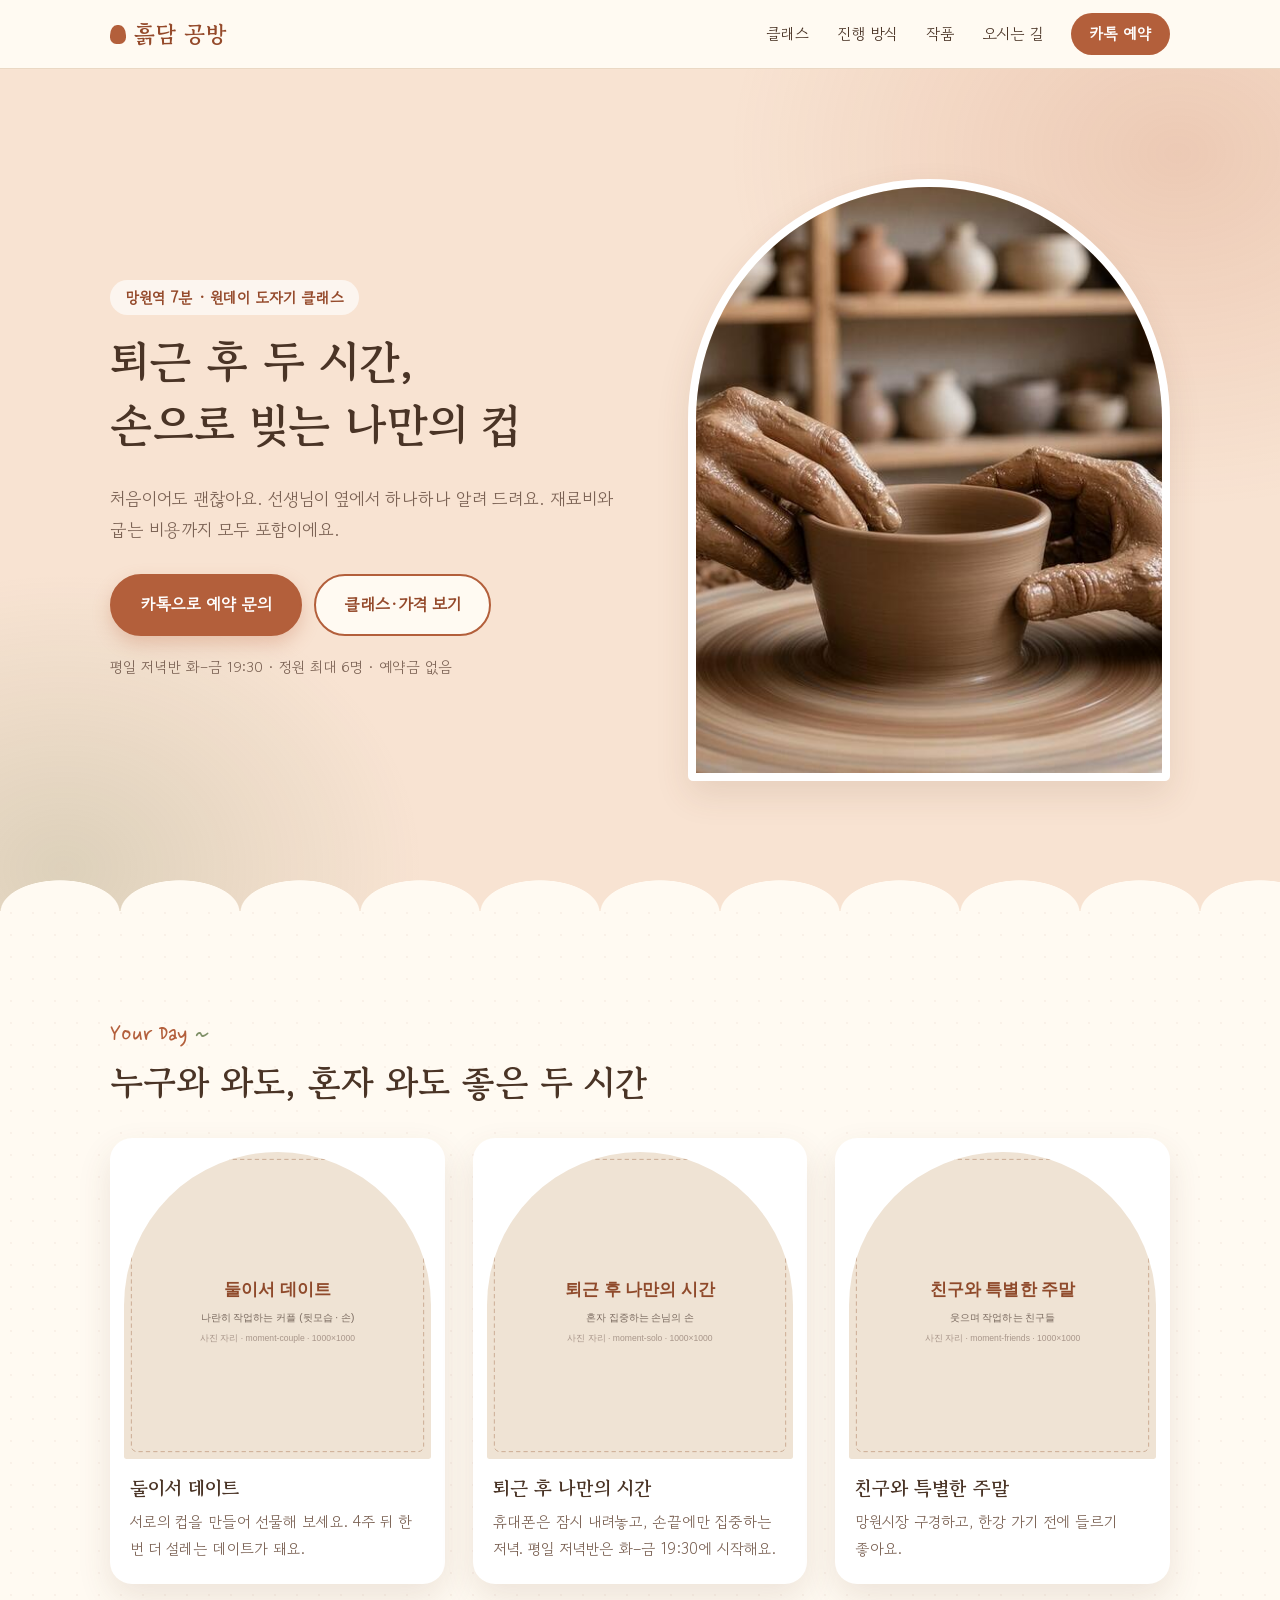
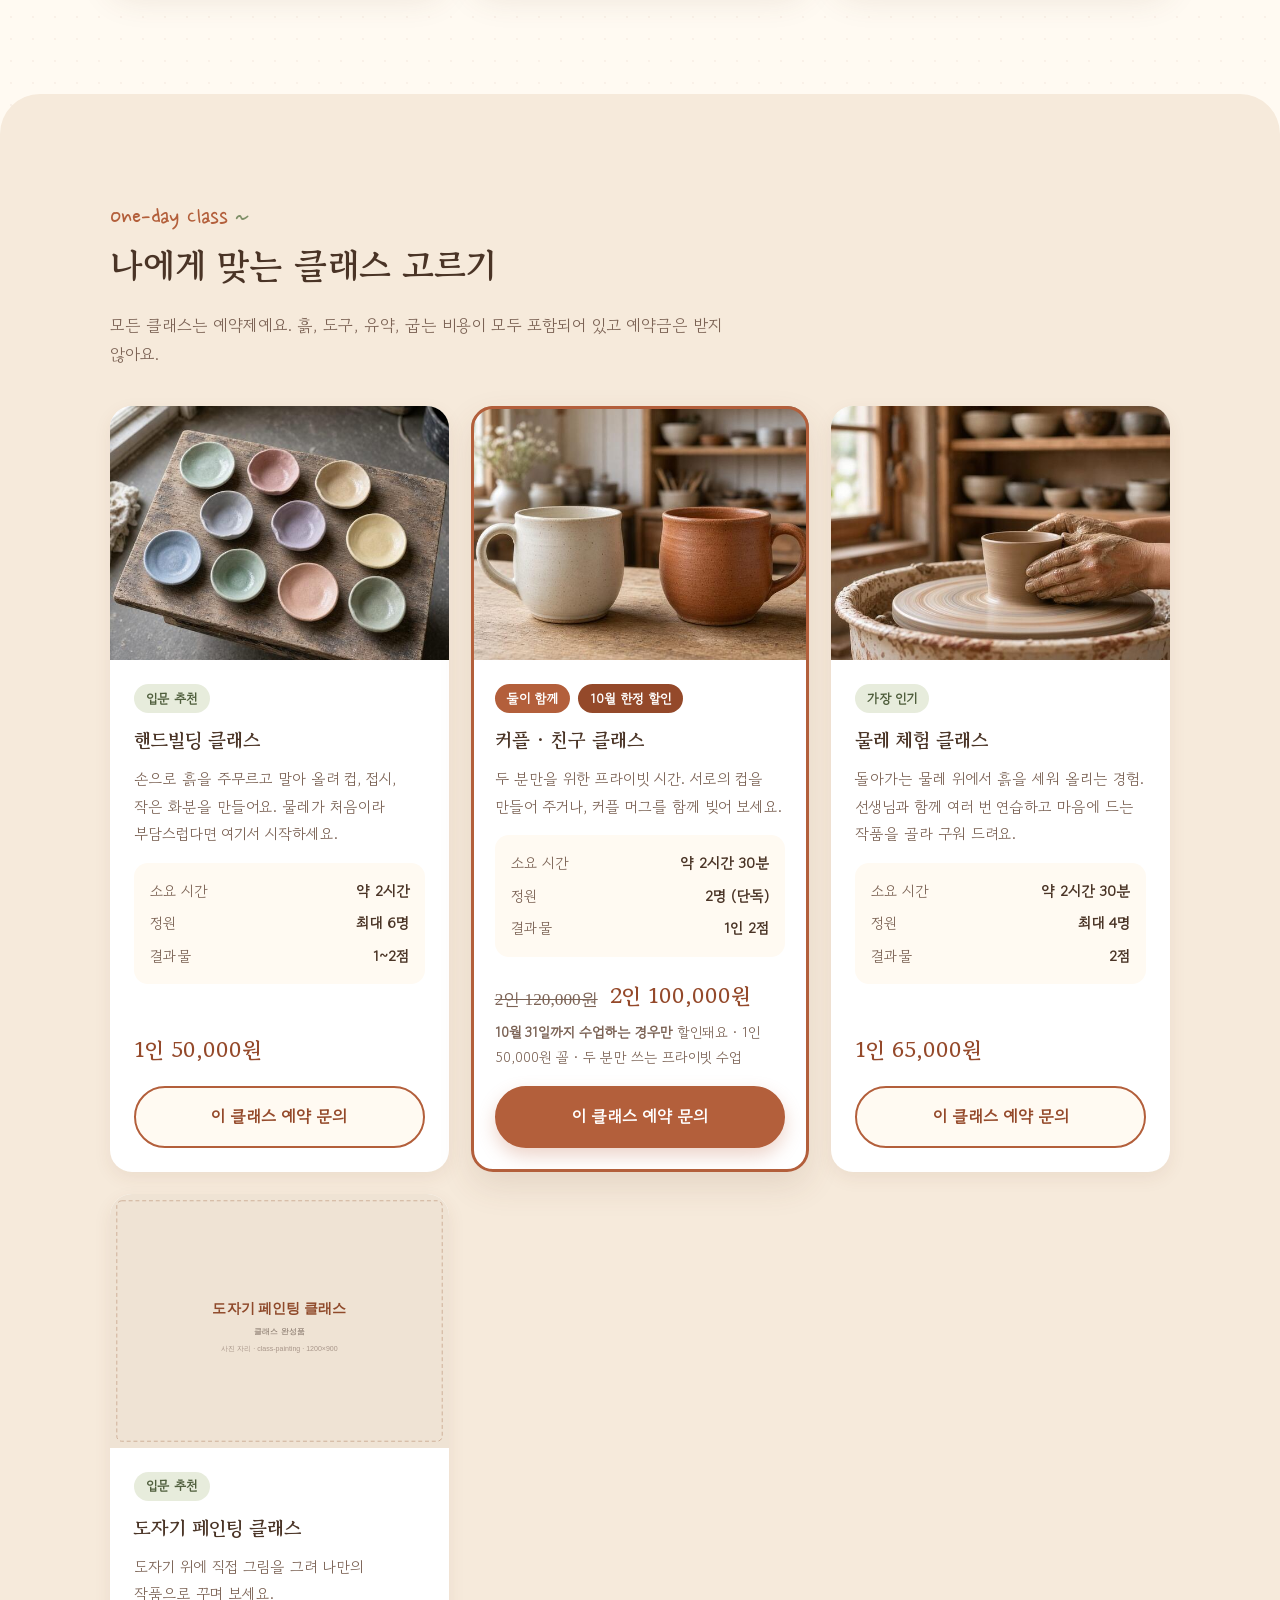
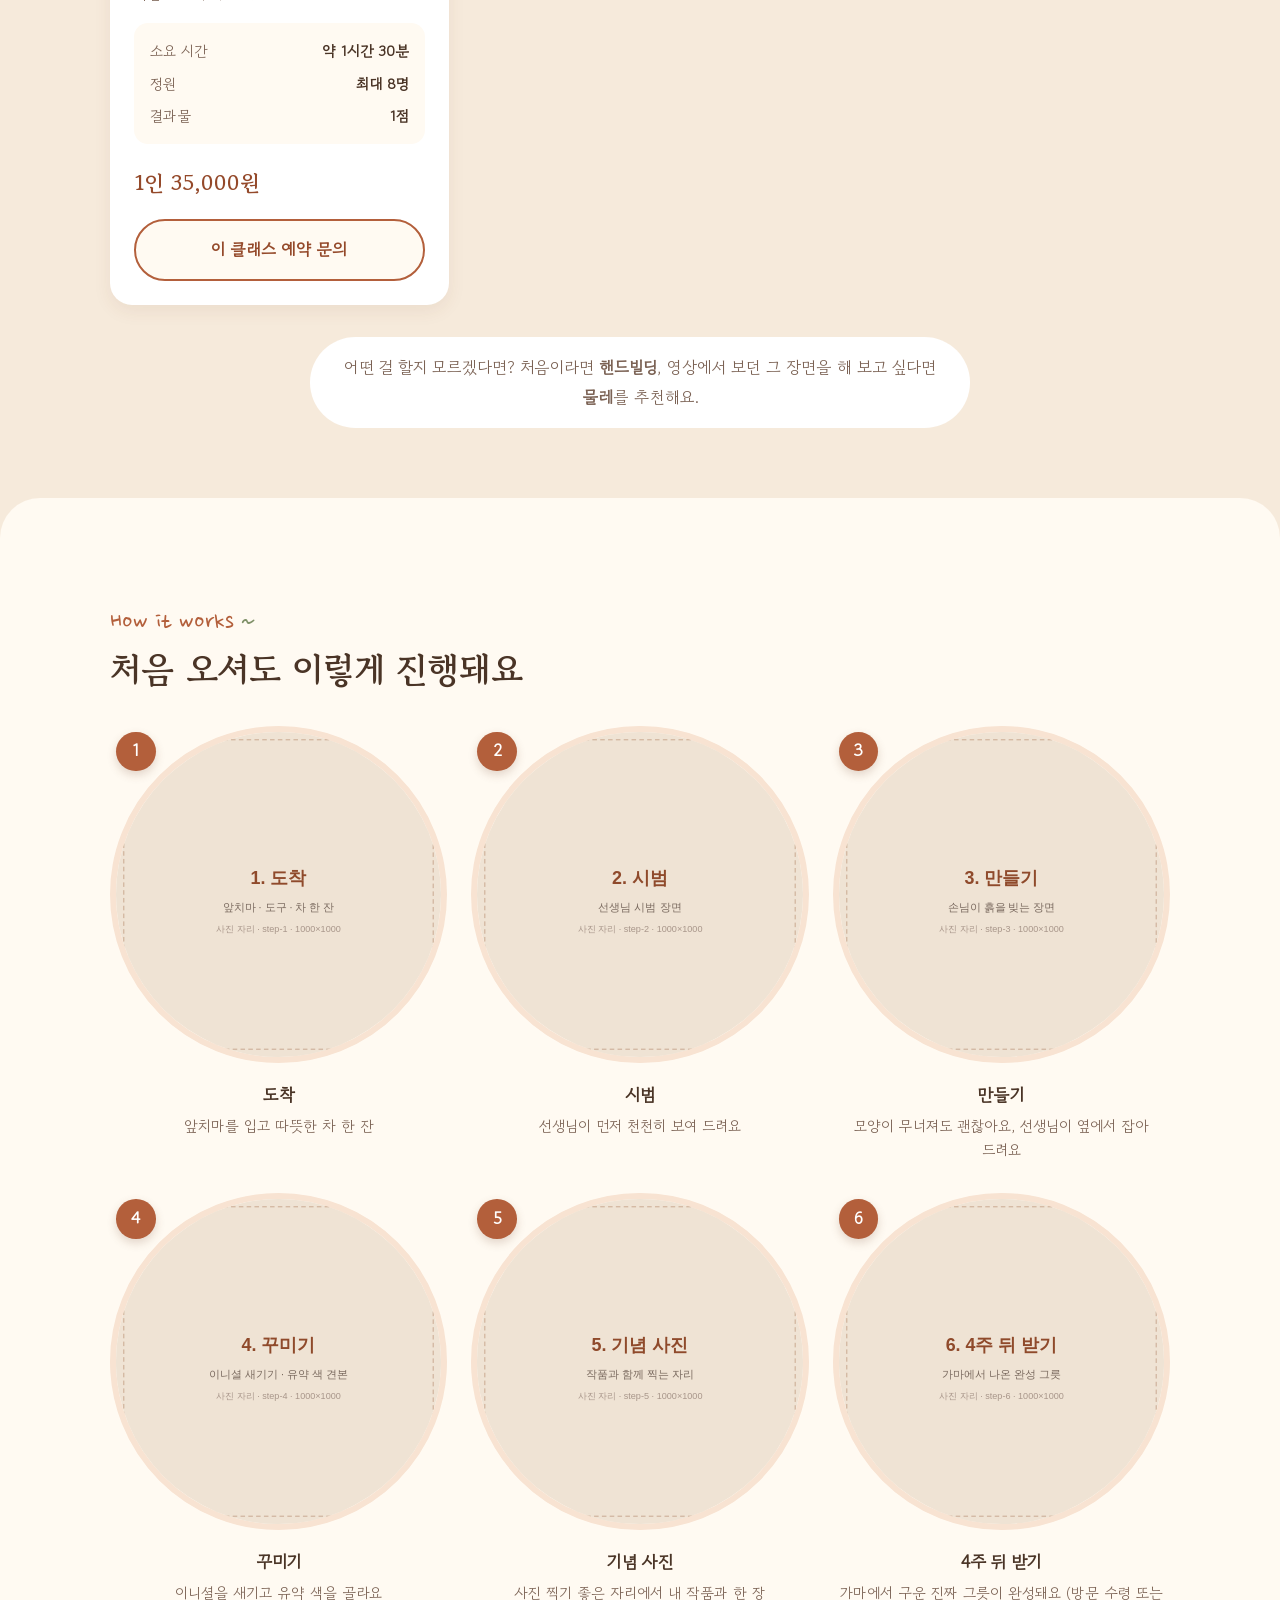
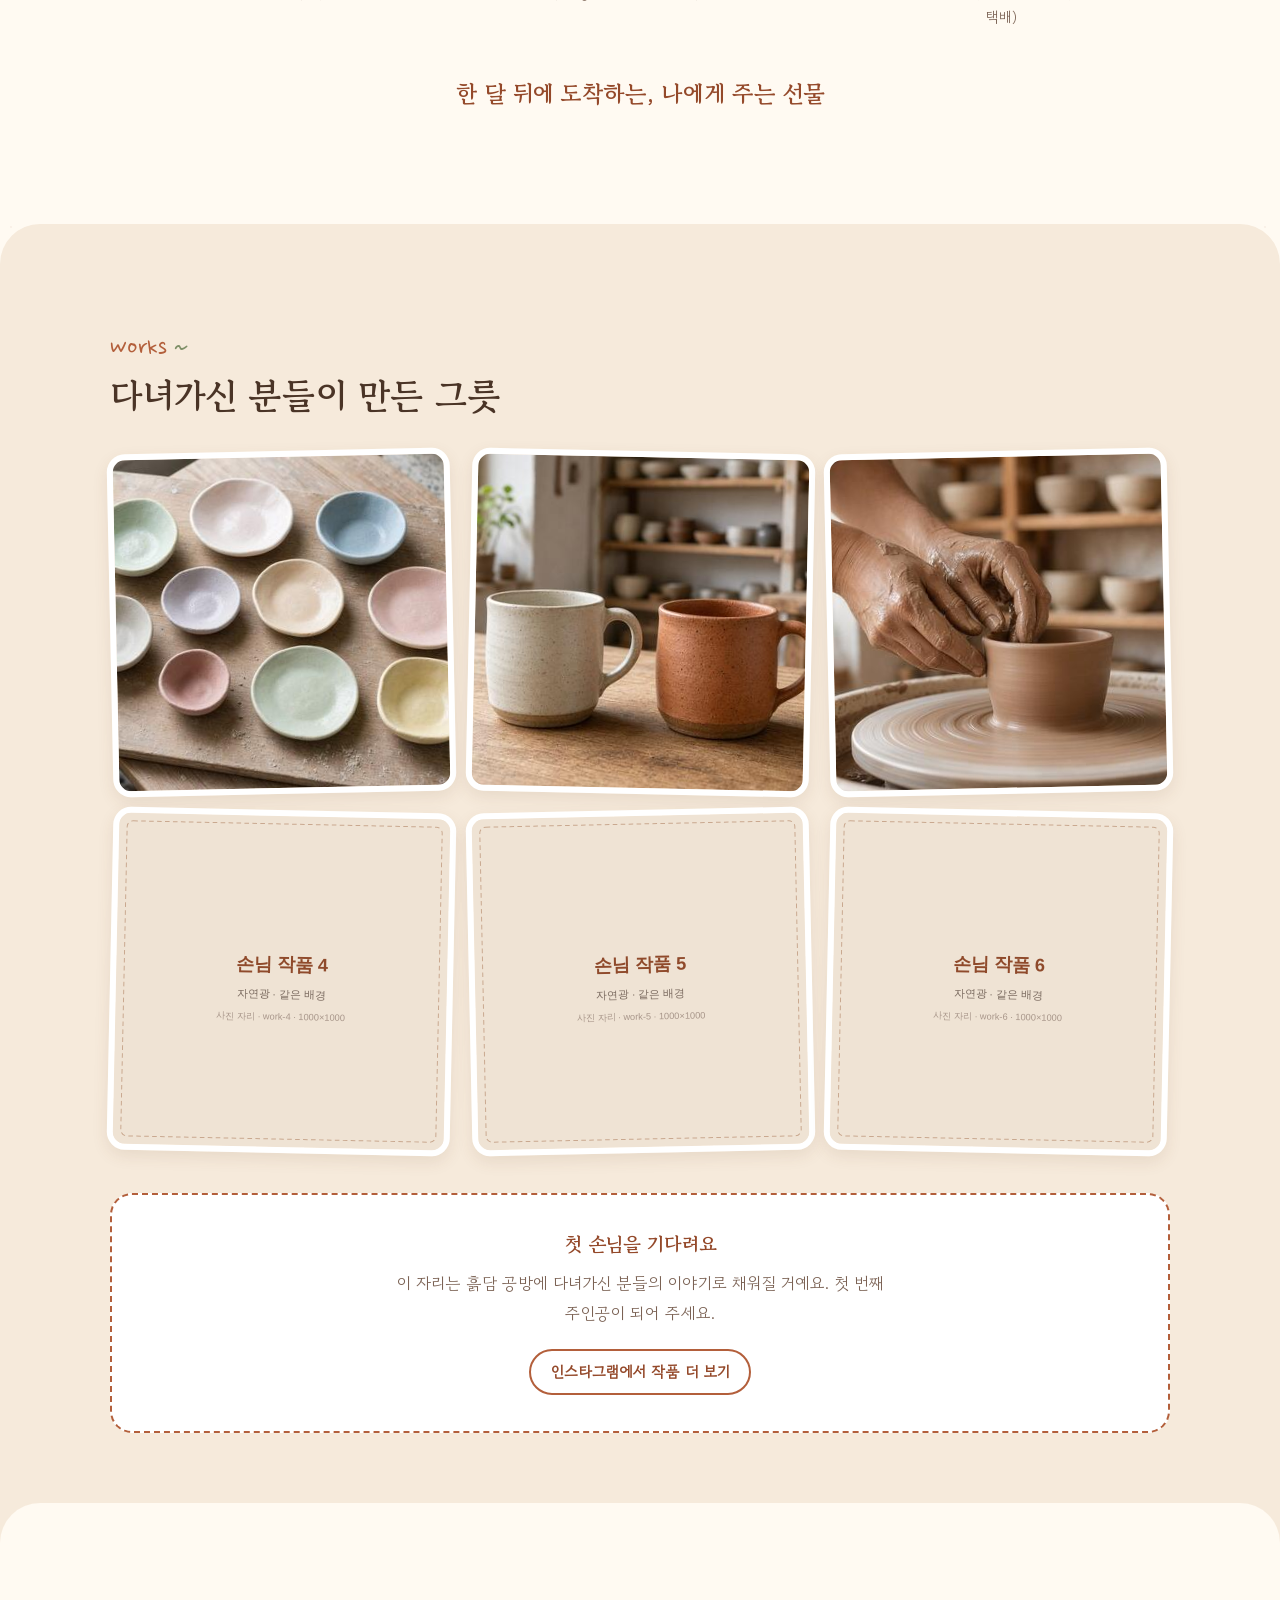
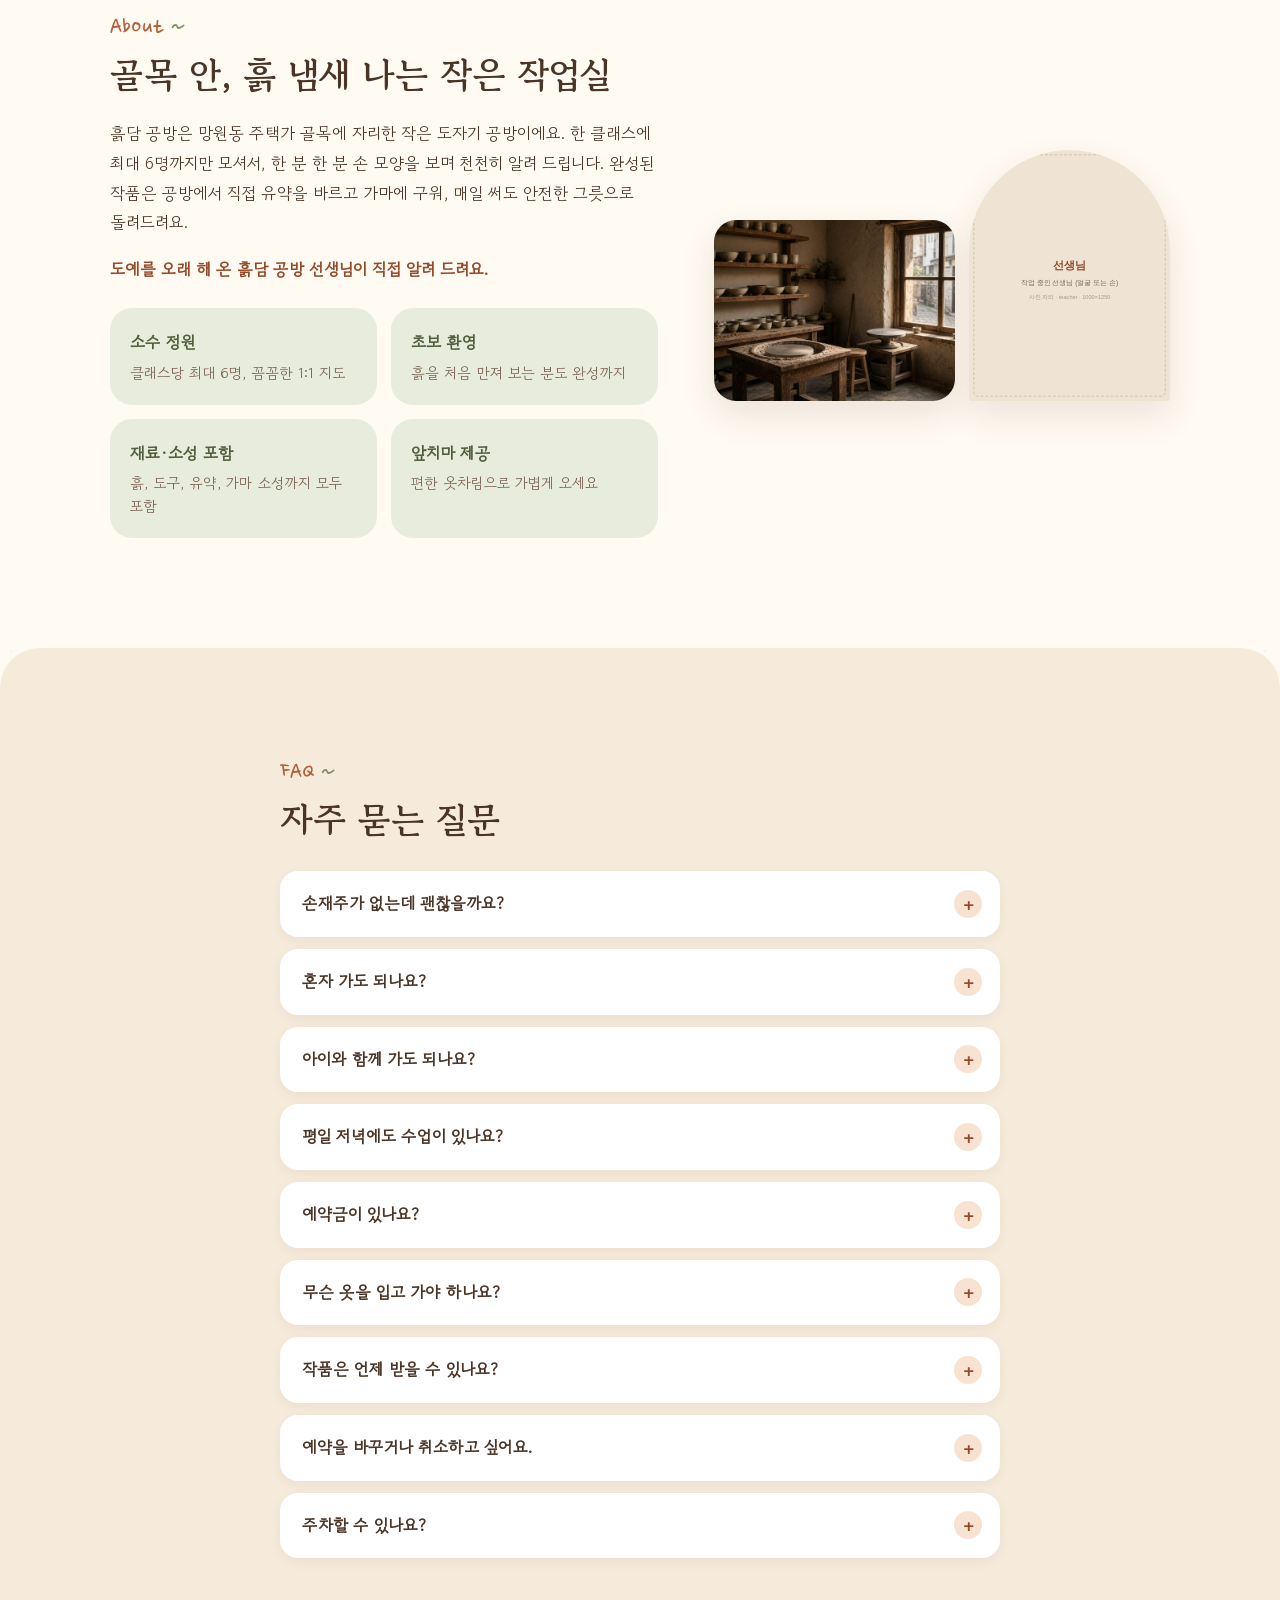
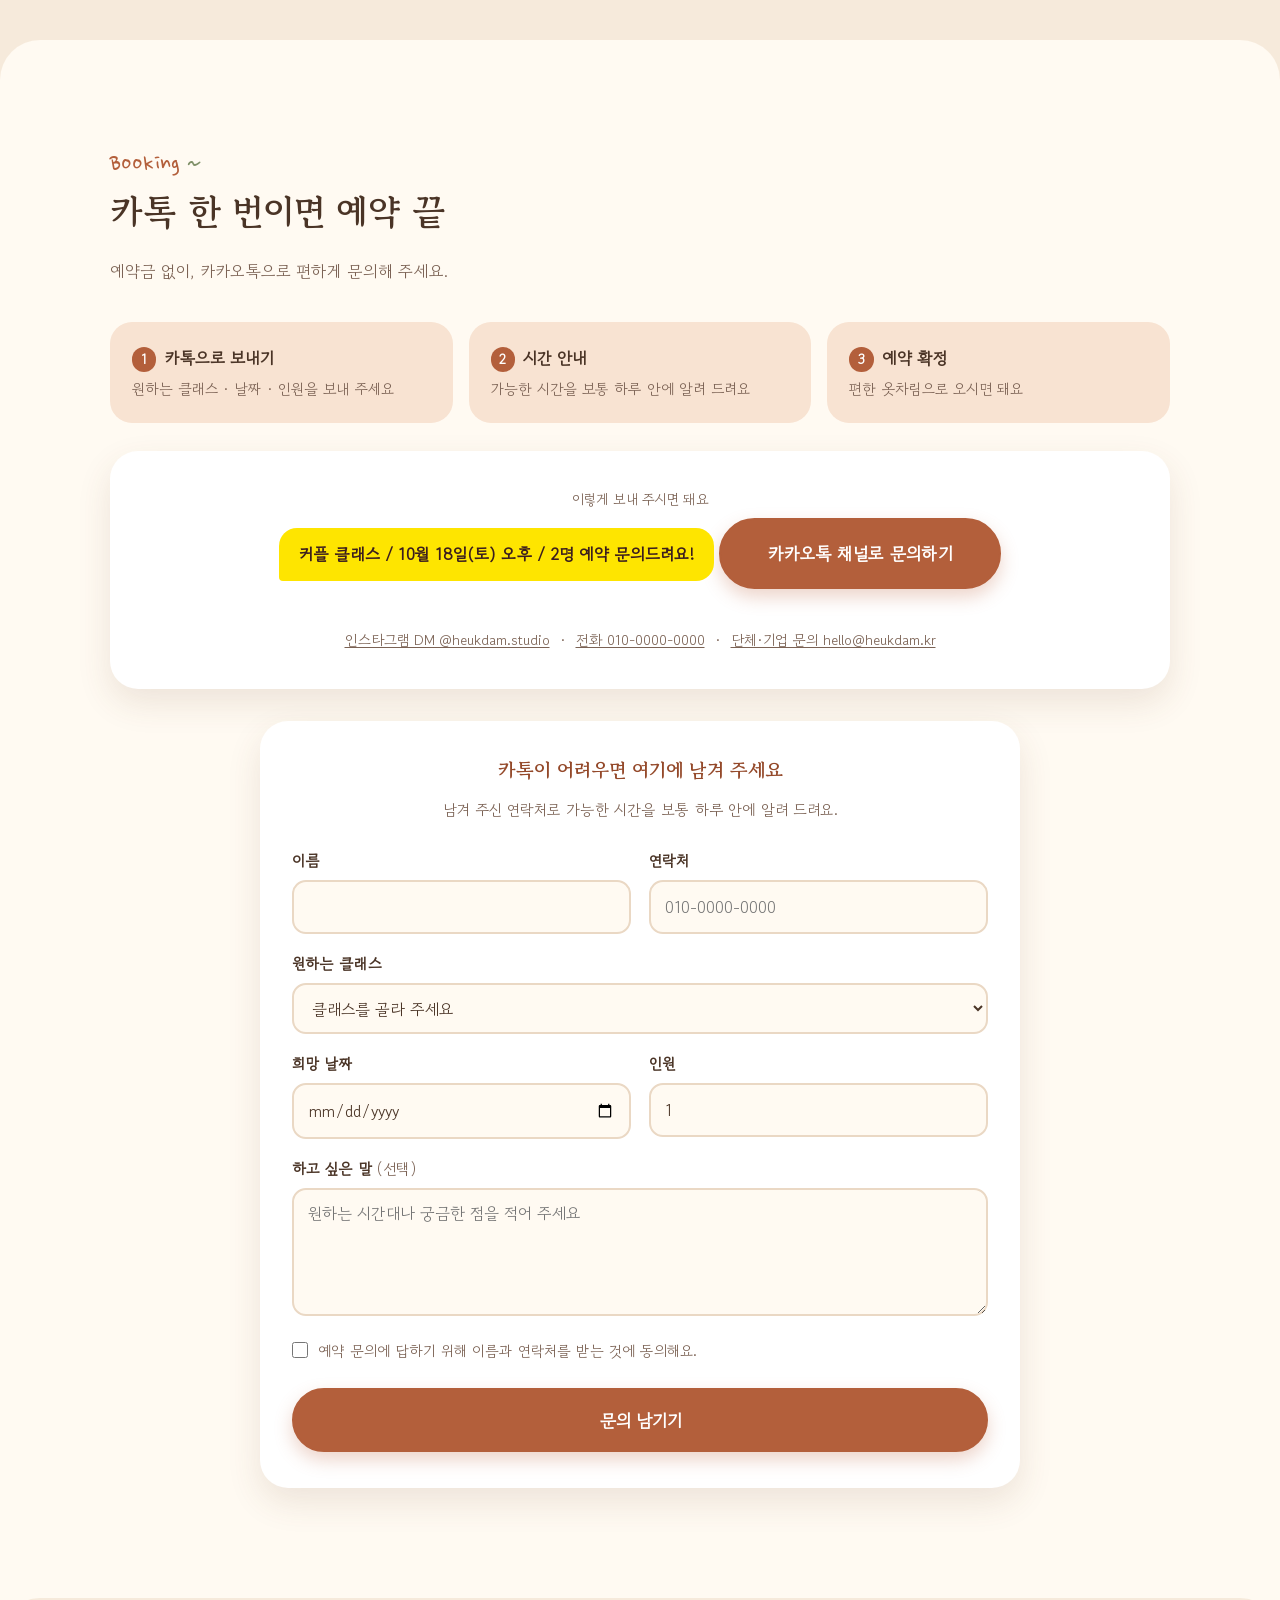
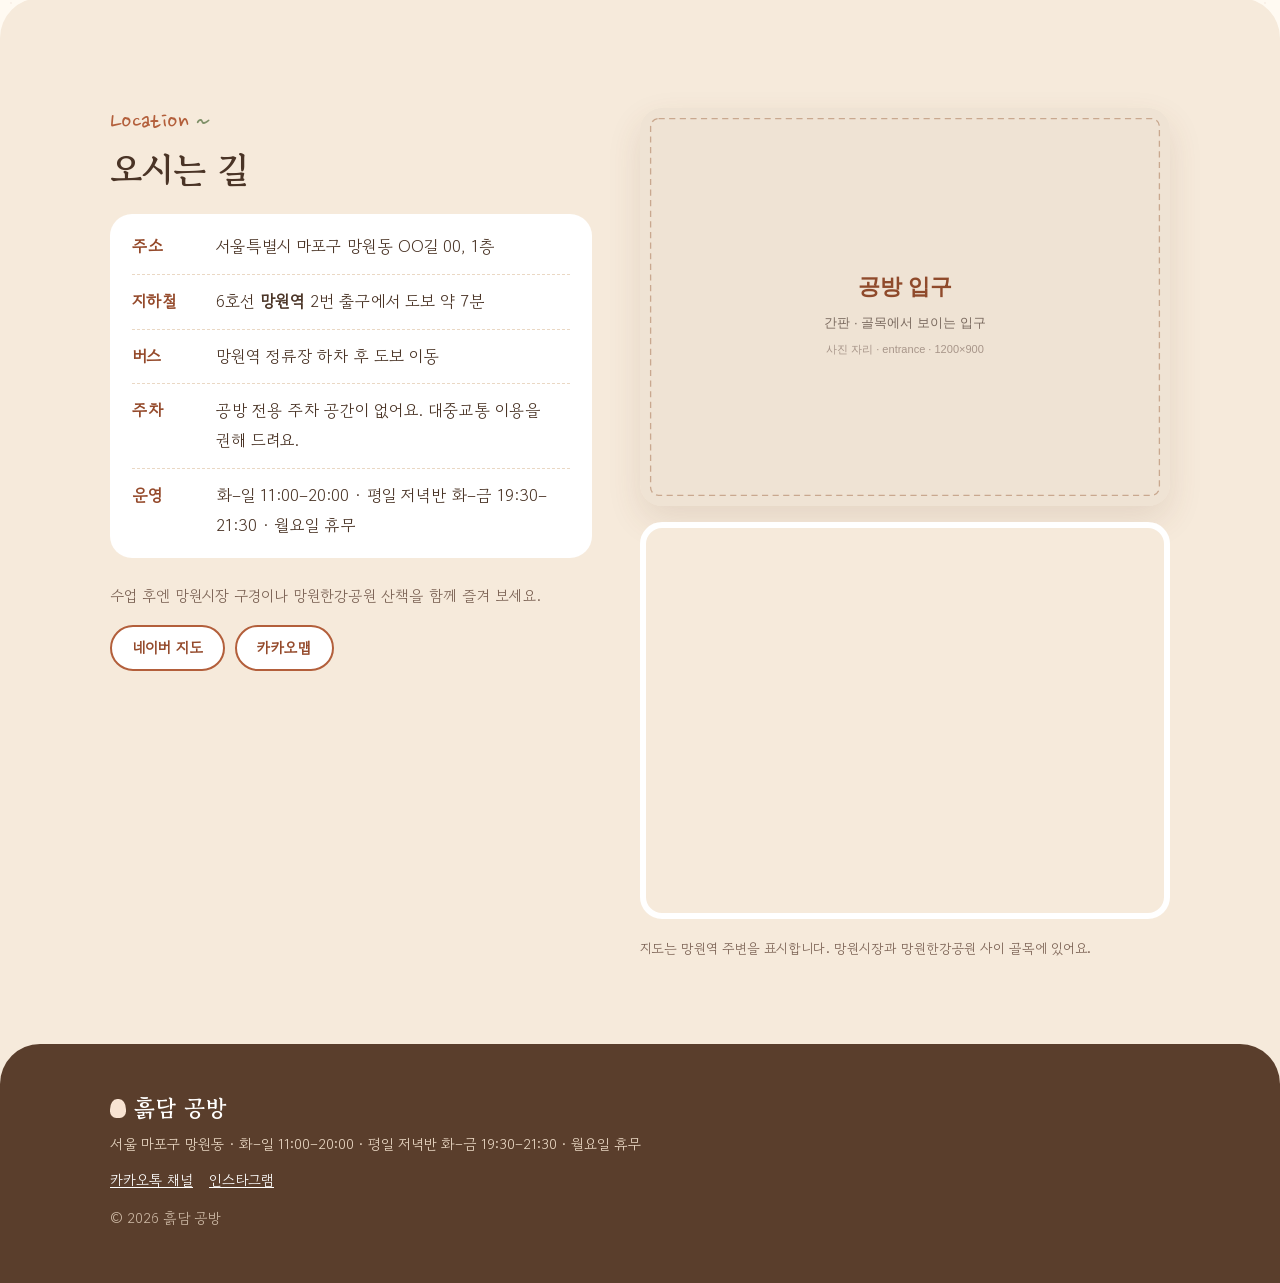
==== commit 89144684: "예약 방법 섹션 아래에 홈페이지 예약 문의 폼(Web3Forms) 추가 Co-Authored-By: Claude Opus 5.5 <noreply@anthropic.com> Clau" ====
--- a/index.html
+++ b/index.html
@@ -4,7 +4,7 @@
   <meta charset="utf-8">
   <meta name="viewport" content="width=device-width, initial-scale=1">
   <title>망원동 도자기 원데이 클래스 · 흙담 공방 (망원역 7분)</title>
-  <meta name="description" content="망원역 7분, 망원동 도자기 공방 흙담 공방의 원데이 클래스. 핸드빌딩·물레·도자기 페인팅·커플 클래스, 처음이어도 두 시간이면 나만의 컵이 완성돼요. 평일 저녁반(화–금 19:30), 예약금 없이 카카오톡으로 예약하세요.">
+  <meta name="description" content="망원역 7분, 망원동 도자기 공방 흙담 공방의 원데이 클래스. 핸드빌딩·물레·도자기 페인팅·커플 클래스, 처음이어도 두 시간이면 나만의 컵이 완성돼요. 평일 저녁반(화–금 19:30), 예약금 없이 카카오톡이나 홈페이지 문의 폼으로 예약하세요.">
   <meta name="theme-color" content="#fffaf2">
 
   <!-- 검색엔진에 알려 주는 이 페이지의 대표 주소. 홈페이지 주소가 바뀌면 이 파일의 vercel.app 주소(5곳)와 robots.txt, sitemap.xml을 같이 바꿔 주세요 -->
@@ -384,6 +384,69 @@
             <a href="mailto:hello@heukdam.kr">단체·기업 문의 hello@heukdam.kr</a>
           </p>
         </div>
+
+        <!-- 홈페이지 문의 폼: 보낸 내용은 Web3Forms(폼 내용을 메일로 전달해 주는 무료 서비스)를 거쳐
+             Web3Forms에 가입한 메일 주소로 와요. access_key는 홈페이지에 공개해도 되는 키예요. -->
+        <div id="inquiry" class="inquiry-box">
+          <h3>카톡이 어려우면 여기에 남겨 주세요</h3>
+          <p class="inquiry-intro">남겨 주신 연락처로 가능한 시간을 보통 하루 안에 알려 드려요.</p>
+
+          <form class="inquiry-form" action="https://api.web3forms.com/submit" method="POST">
+            <input type="hidden" name="access_key" value="dbffddfc-3723-43cb-8b24-bad1556c410f">
+            <input type="hidden" name="subject" value="[흙담 공방] 홈페이지 예약 문의">
+            <input type="hidden" name="from_name" value="흙담 공방 홈페이지">
+            <!-- 스팸 막기: 사람에게는 안 보이는 칸이에요. 자동으로 글을 올리는 프로그램(스팸 봇)이 여기에 체크하면 Web3Forms가 걸러 내요 -->
+            <input type="checkbox" name="botcheck" class="form-trap" tabindex="-1" autocomplete="off" aria-hidden="true">
+
+            <div class="form-grid">
+              <div class="form-field">
+                <label for="inq-name">이름</label>
+                <input id="inq-name" name="이름" type="text" autocomplete="name" required>
+              </div>
+              <div class="form-field">
+                <label for="inq-phone">연락처</label>
+                <input id="inq-phone" name="연락처" type="tel" inputmode="tel" autocomplete="tel" placeholder="010-0000-0000" required>
+              </div>
+              <div class="form-field form-field-wide">
+                <label for="inq-class">원하는 클래스</label>
+                <select id="inq-class" name="원하는 클래스" required>
+                  <option value="" disabled selected>클래스를 골라 주세요</option>
+                  <option>핸드빌딩 클래스</option>
+                  <option>커플 · 친구 클래스</option>
+                  <option>물레 체험 클래스</option>
+                  <option>도자기 페인팅 클래스</option>
+                  <option>아직 모르겠어요</option>
+                </select>
+              </div>
+              <div class="form-field">
+                <label for="inq-date">희망 날짜</label>
+                <input id="inq-date" name="희망 날짜" type="date" required>
+              </div>
+              <div class="form-field">
+                <label for="inq-people">인원</label>
+                <input id="inq-people" name="인원" type="number" inputmode="numeric" min="1" value="1" required>
+              </div>
+              <div class="form-field form-field-wide">
+                <label for="inq-message">하고 싶은 말 <span class="form-optional">(선택)</span></label>
+                <textarea id="inq-message" name="하고 싶은 말" rows="4" placeholder="원하는 시간대나 궁금한 점을 적어 주세요"></textarea>
+              </div>
+            </div>
+
+            <!-- TODO: 받은 문의를 얼마 동안 보관하는지 정해서 아래 문구에 넣어 주세요 (예: "문의 답변 후 ○개월 뒤 지워요") -->
+            <label class="form-consent">
+              <input type="checkbox" name="개인정보 수집 동의" value="동의함" required>
+              <span>예약 문의에 답하기 위해 이름과 연락처를 받는 것에 동의해요.</span>
+            </label>
+
+            <button type="submit" class="btn btn-primary btn-large">문의 남기기</button>
+            <p class="form-status" role="status" aria-live="polite"></p>
+          </form>
+
+          <div class="inquiry-done" tabindex="-1" hidden>
+            <h3>문의가 접수됐어요</h3>
+            <p>남겨 주신 연락처로 보통 하루 안에 연락드릴게요.</p>
+          </div>
+        </div>
       </div>
     </section>
 
@@ -471,6 +534,40 @@
         toggle.setAttribute('aria-label', '메뉴 열기');
       });
     });
+
+    // 예약 문의 폼: 페이지를 떠나지 않고 보내고, 보내지면 "문의가 접수됐어요"를 보여 줘요
+    const form = document.querySelector('.inquiry-form');
+    const formStatus = form.querySelector('.form-status');
+    const formDone = document.querySelector('.inquiry-done');
+    const submitBtn = form.querySelector('button[type="submit"]');
+
+    // 희망 날짜는 오늘부터 고를 수 있게
+    const today = new Date();
+    today.setMinutes(today.getMinutes() - today.getTimezoneOffset());
+    form.querySelector('#inq-date').min = today.toISOString().slice(0, 10);
+
+    form.addEventListener('submit', async (event) => {
+      event.preventDefault();
+      submitBtn.disabled = true;
+      submitBtn.textContent = '보내는 중...';
+      formStatus.textContent = '';
+      try {
+        const res = await fetch(form.action, {
+          method: 'POST',
+          headers: { Accept: 'application/json' },
+          body: new FormData(form)
+        });
+        const result = await res.json();
+        if (!result.success) throw new Error(result.message);
+        form.hidden = true;
+        formDone.hidden = false;
+        formDone.focus();
+      } catch (error) {
+        formStatus.textContent = '보내지 못했어요. 잠시 뒤 다시 보내 주시거나 카카오톡으로 문의해 주세요.';
+        submitBtn.disabled = false;
+        submitBtn.textContent = '문의 남기기';
+      }
+    });
   </script>
 </body>
 </html>
--- a/style.css
+++ b/style.css
@@ -329,6 +329,39 @@
 .contact-alt a { color: var(--muted); }
 .contact-alt a:hover { color: var(--clay-dark); }
 
+/* 홈페이지 문의 폼 (카톡 상자 아래) */
+.inquiry-box { max-width: 760px; margin: 32px auto 0; background: #fff; border-radius: 28px; padding: 36px 32px; box-shadow: var(--shadow); }
+.inquiry-box h3 { text-align: center; color: var(--clay-dark); }
+.inquiry-intro { text-align: center; color: var(--muted); font-size: 0.95rem; margin-bottom: 24px; }
+.form-grid { display: grid; grid-template-columns: 1fr 1fr; gap: 16px 18px; }
+.form-field { display: flex; flex-direction: column; gap: 6px; }
+.form-field-wide { grid-column: 1 / -1; }
+.form-field label { font-weight: 700; font-size: 0.95rem; }
+.form-optional { font-weight: 400; color: var(--muted); }
+.form-field input, .form-field select, .form-field textarea {
+  width: 100%;
+  font: inherit;
+  font-size: 1rem;              /* 16px보다 작으면 아이폰에서 칸을 누를 때 화면이 확대돼요 */
+  color: var(--ink);
+  background: var(--cream);
+  border: 2px solid var(--line);
+  border-radius: 14px;
+  padding: 0.65em 0.9em;
+}
+.form-field textarea { resize: vertical; line-height: 1.6; }
+.form-field input:focus, .form-field select:focus, .form-field textarea:focus { outline: none; border-color: var(--clay); background: #fff; }
+.form-trap { display: none; }
+.form-consent { display: flex; align-items: flex-start; gap: 10px; margin: 22px 0 24px; font-size: 0.92rem; color: var(--muted); cursor: pointer; }
+.form-consent input { width: 1.2em; height: 1.2em; margin: 0.3em 0 0; flex-shrink: 0; accent-color: var(--clay); }
+.inquiry-form .btn { display: block; width: 100%; font-family: inherit; cursor: pointer; }
+.inquiry-form .btn:disabled { opacity: 0.7; cursor: wait; transform: none; }
+.form-status { margin: 14px 0 0; text-align: center; font-weight: 700; color: var(--clay-dark); }
+.form-status:empty { display: none; }
+.inquiry-done { text-align: center; padding: 28px 16px; background: var(--sage-soft); border-radius: var(--radius); }
+.inquiry-done:focus { outline: none; }
+.inquiry-done h3 { color: #4f5e3c; }
+.inquiry-done p { margin: 0; color: var(--muted); }
+
 /* ---------- 오시는 길 ---------- */
 .location-grid { display: grid; grid-template-columns: 1fr 1.1fr; gap: 48px; align-items: start; }
 .location-list { margin: 0 0 24px; background: #fff; border-radius: var(--radius); padding: 6px 22px; }
@@ -387,6 +420,8 @@
   .works-grid { grid-template-columns: 1fr 1fr; gap: 10px; }
   .booking-steps { grid-template-columns: 1fr; }
   .btn-large { display: block; padding: 0.9em 1em; font-size: 1.05rem; }
+  .inquiry-box { padding: 28px 18px; }
+  .form-grid { grid-template-columns: 1fr; }
 
   body { padding-bottom: 84px; }
   .mobile-cta {
